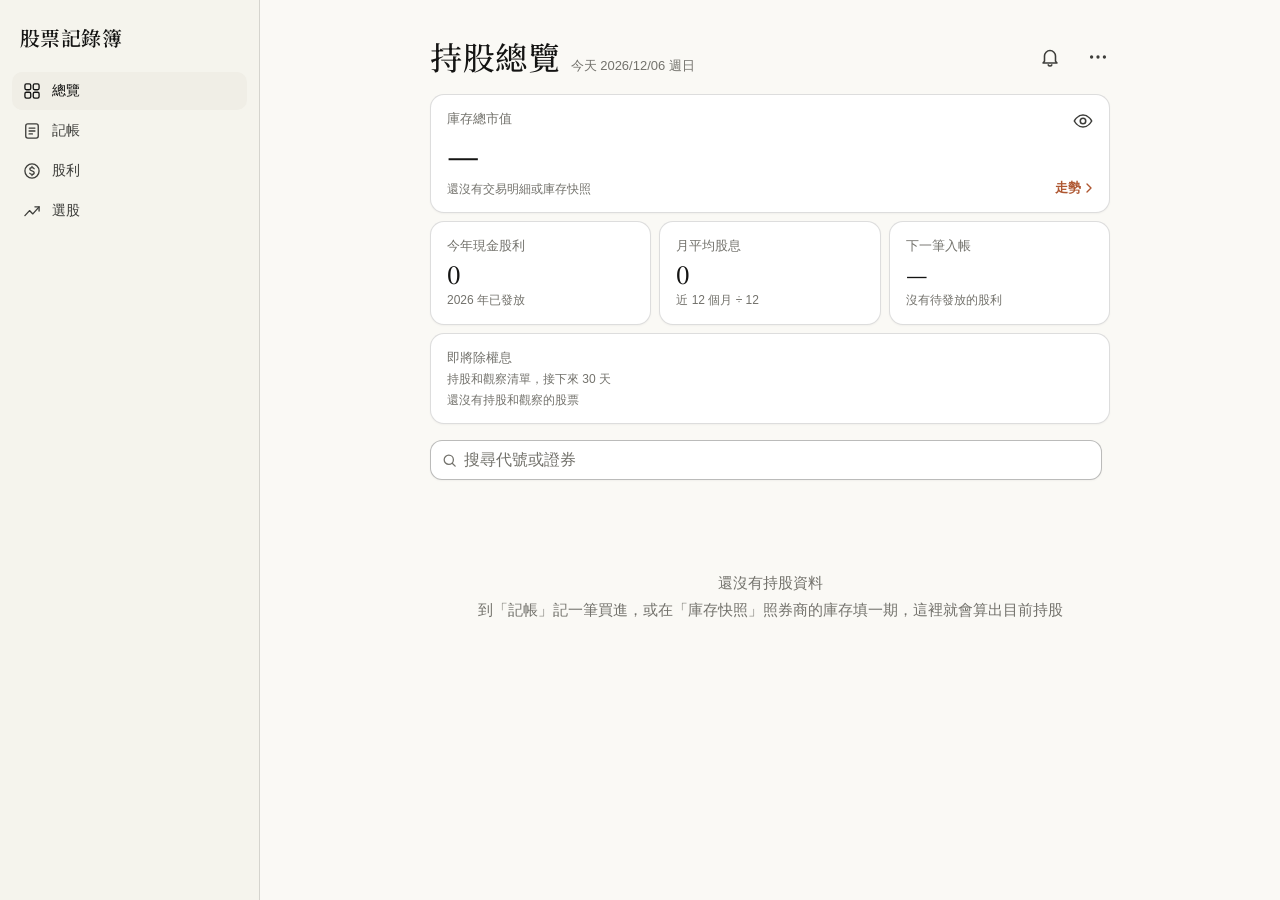
==== index.html @ de6b1757 "「說明」改成小泡泡：點了在那一行下面跳出來，小箭頭指著說明，背景不變暗，點哪裡都會關（點旁邊只是關掉，不會順便點到後面的股票；底下的分頁、上面的子分頁照常切換），往下滑也會關，拿掉置中的小視窗和「知道" ====
<!doctype html>
<html lang="zh-Hant-TW">
<head>
  <meta charset="utf-8">
  <meta name="viewport" content="width=device-width, initial-scale=1, viewport-fit=cover">
  <meta name="theme-color" content="#faf9f5" media="(prefers-color-scheme: light)">
  <meta name="theme-color" content="#262624" media="(prefers-color-scheme: dark)">
  <meta name="apple-mobile-web-app-capable" content="yes">
  <meta name="mobile-web-app-capable" content="yes">
  <meta name="apple-mobile-web-app-title" content="記錄簿">
  <!-- 加到主畫面時的名稱與圖示 -->
  <link rel="manifest" href="manifest.json?v=2026.10.17.1">
  <link rel="icon" type="image/png" href="icons/book-192.png">
  <link rel="apple-touch-icon" href="icons/book-180.png">
  <title>股票記錄簿</title>
  <!-- 標題用的襯線字（思源宋體）；不擋住畫面載入，連不到網路時改用系統字型 -->
  <link rel="preconnect" href="https://fonts.googleapis.com">
  <link rel="preconnect" href="https://fonts.gstatic.com" crossorigin>
  <link rel="stylesheet" href="https://fonts.googleapis.com/css2?family=Noto+Serif+TC:wght@500;600&display=swap" media="print" onload="this.media='all'">
  <link rel="stylesheet" href="css/style.css?v=2026.10.17.1">
</head>
<body>
  <div class="app">
    <header class="appbar">
      <div class="appbar-title">
        <h1 id="page-title">交易明細</h1>
        <!-- 標題後面的小字（持股總覽：今天的日期）；放不下時換到下一行 -->
        <span id="page-sub" class="page-sub" hidden></span>
      </div>
      <div class="appbar-actions">
        <!-- 新增：總覽以外的頁面都有；寫出會新增什麼（新增交易、新增快照、新增除權息、新增觀察） -->
        <button id="btn-add" class="add-btn" type="button" aria-label="新增記錄">
          <svg viewBox="0 0 24 24" aria-hidden="true"><path d="M12 5v14M5 12h14"/></svg>
          <span>新增<span class="add-what">記錄</span></span>
        </button>
        <!-- 訊息匣：需要注意的事收在這裡（見 inbox.js），有未讀時顯示數字 -->
        <button id="btn-inbox" class="icon-btn inbox-btn" type="button" aria-label="訊息">
          <svg class="line" viewBox="0 0 24 24" aria-hidden="true"><path d="M6 16.5V11a6 6 0 0 1 12 0v5.5l1.6 2H4.4z"/><path d="M10 20.6a2.2 2.2 0 0 0 4 0"/></svg>
          <span id="inbox-count" class="count-badge" hidden></span>
        </button>
        <button id="btn-menu" class="icon-btn" type="button" aria-label="設定：家庭成員、雲端同步、資料備份">
          <svg viewBox="0 0 24 24" aria-hidden="true"><circle cx="5" cy="12" r="1.8"/><circle cx="12" cy="12" r="1.8"/><circle cx="19" cy="12" r="1.8"/></svg>
        </button>
      </div>
    </header>
    <!-- 上方切換：底部一格裡有好幾頁時（記帳、股利、選股），在標題下面左右切換（見 app.js 的 GROUPS） -->
    <div id="subtabs" class="subtabs" role="tablist" hidden></div>
    <!-- 只勾了某幾位成員時的提示（見 app.js）；點一下打開設定的家庭成員改勾選 -->
    <button id="scope-bar" class="scope-bar" type="button" hidden>
      <span class="scope-label">只顯示</span><span class="scope-names"></span><span class="scope-go" aria-hidden="true">›</span>
    </button>
    <div id="banner" class="banner" hidden></div>
    <!-- 同步提示：有資料還沒同步、太久沒同步、沒有網路、同步失敗時才出現（其他提醒在訊息匣） -->
    <div id="sync-bar" class="sync-bar" role="status" hidden>
      <span class="sync-text"></span>
      <button type="button" class="sync-btn"></button>
    </div>
    <main id="panels"></main>
  </div>

  <nav class="tabbar">
    <div class="side-brand">股票記錄簿</div>
    <div class="tabbar-inner" role="tablist">
      <button type="button" role="tab" data-tab="overview">
        <svg viewBox="0 0 24 24" aria-hidden="true"><rect x="3.5" y="3.5" width="7" height="7" rx="1.8"/><rect x="13.5" y="3.5" width="7" height="7" rx="1.8"/><rect x="3.5" y="13.5" width="7" height="7" rx="1.8"/><rect x="13.5" y="13.5" width="7" height="7" rx="1.8"/></svg>
        <span>總覽</span>
      </button>
      <!-- 記帳：交易明細、庫存快照 -->
      <button type="button" role="tab" data-tab="book">
        <svg viewBox="0 0 24 24" aria-hidden="true"><rect x="4.5" y="3.5" width="15" height="17" rx="2.5"/><path d="M8.5 8.5h7M8.5 12h7M8.5 15.5h4"/></svg>
        <span>記帳</span>
      </button>
      <!-- 股利：股利（以前的累積現金股利）、除權息、現金單 -->
      <button type="button" role="tab" data-tab="income">
        <svg viewBox="0 0 24 24" aria-hidden="true"><circle cx="12" cy="12" r="8.5"/><path d="M14.6 9.3c-.5-.8-1.4-1.3-2.6-1.3-1.5 0-2.6.8-2.6 1.9 0 2.6 5.2 1.4 5.2 4.1 0 1.1-1.1 2-2.6 2-1.2 0-2.2-.5-2.7-1.3M12 6.5V8M12 16v1.5"/></svg>
        <span>股利</span>
      </button>
      <!-- 選股（以前叫行情）：K 線、KD、ETF 持有、殖利率、EPS、★ 星星（持有、觀察、全市場、成分股，見 market.js） -->
      <button type="button" role="tab" data-tab="market">
        <svg viewBox="0 0 24 24" aria-hidden="true"><path d="M3.5 17.5 9 11.5l4 4 7.5-8.5"/><path d="M15.5 7h5v5"/></svg>
        <span>選股</span>
      </button>
    </div>
  </nav>

  <!-- 新增／編輯表單 -->
  <dialog id="form-sheet" class="sheet">
    <div class="sheet-head">
      <button type="button" class="text-btn" data-act="close">取消</button>
      <h2 class="sheet-title"></h2>
      <button type="button" class="text-btn strong" data-act="save">儲存</button>
    </div>
    <div class="sheet-body">
      <p class="sheet-status" hidden></p>
      <div class="fields"></div>
      <button type="button" class="wide-btn danger" data-act="delete" hidden>刪除這筆</button>
    </div>
  </dialog>

  <!-- 家庭成員與資料備份 -->
  <dialog id="menu-sheet" class="sheet">
    <div class="sheet-head">
      <span></span>
      <h2 class="sheet-title">設定</h2>
      <button type="button" class="text-btn" data-act="close">關閉</button>
    </div>
    <div class="sheet-body">
      <!-- 隱藏金額（見 privacy.js）；總覽「庫存總市值」右上角的眼睛也是同一個開關 -->
      <label class="switch-row">
        <span class="switch-text"><b>隱藏金額</b><small>只顯示除權息日、每股股利這些公開資訊，自己的金額、股數都變成 ***</small></span>
        <input id="hide-amounts" type="checkbox" role="switch">
      </label>
      <!-- 詳細卡片（見 table.js 的 Cards）：清單用表格還是卡片，全部頁面一起換 -->
      <label class="switch-row">
        <span class="switch-text"><b>詳細卡片</b><small>清單改成一筆一張卡片，每一筆的資料都寫出來；關掉是精簡的表格，一個畫面放得下比較多筆</small></span>
        <input id="show-cards" type="checkbox" role="switch">
      </label>

      <!-- 家庭成員：勾選要顯示哪些人（見 app.js），和隱藏金額一樣是「畫面要顯示什麼」，放在前面 -->
      <h3 id="members-head" class="section-head">家庭成員</h3>
      <ul id="member-list" class="member-list"></ul>
      <button id="btn-add-member" type="button" class="wide-btn">新增成員</button>
      <p class="note muted">交易明細和庫存快照分開記在每位成員名下；除權息和觀察清單全家共用一份，股利依各人持股計算。名字最多 5 個字。</p>

      <!-- KD 標記（見 kd.js）：選股的 KD 頁，K 值低於下限綠色、高於上限紅色；KD 頁「說明」泡泡裡的「調整」打開這一段 -->
      <h3 id="kd-head" class="section-head">KD 標記</h3>
      <ul class="member-list kd-marks">
        <li>
          <label class="member-info" for="kd-low"><b>K 值低於這個數字</b><small>綠色，標「低檔」</small></label>
          <select id="kd-low"></select>
        </li>
        <li>
          <label class="member-info" for="kd-high"><b>K 值高於這個數字</b><small>紅色，標「高檔」</small></label>
          <select id="kd-high"></select>
        </li>
      </ul>
      <p class="note muted">選股「KD」頁用的，D 值也照同樣的數字上色。只記在這台裝置。</p>

      <!-- 星星條件（見 stars.js）：打勾的條件達標就給一顆 ★；★ 星星頁「說明」泡泡裡的「調整」打開這一段 -->
      <h3 id="stars-head" class="section-head">星星條件</h3>
      <ul class="member-list stars-set">
        <li>
          <label class="member-pick"><input type="checkbox" data-star="yield">
            <span class="member-info"><b>殖利率至少</b><small>殖利率頁</small></span></label>
          <select id="star-yield" aria-label="殖利率至少幾 %"></select>
        </li>
        <li>
          <label class="member-pick"><input type="checkbox" data-star="trend">
            <span class="member-info"><b>暴力年化是紅色</b><small>最近一次配得比近一年平均多</small></span></label>
        </li>
        <li>
          <label class="member-pick"><input type="checkbox" data-star="kdLow">
            <span class="member-info"><b>K 值低於下限（低檔）</b><small>下限在上面的「KD 標記」選</small></span></label>
        </li>
        <li>
          <label class="member-pick"><input type="checkbox" data-star="golden">
            <span class="member-info"><b>今天黃金交叉</b><small>K 由下往上穿過 D；右邊選算哪個位置的</small></span></label>
          <select id="star-cross" aria-label="黃金交叉算哪個位置的"></select>
        </li>
        <li>
          <label class="member-pick"><input type="checkbox" data-star="eps">
            <span class="member-info"><b>EPS 超前進度</b><small>達成率超過進度，今年賺得比去年快；右邊選要超前多少</small></span></label>
          <select id="star-eps" aria-label="EPS 達成率要超前進度多少"></select>
        </li>
      </ul>
      <p class="note muted">打勾的條件達標，數字旁邊就標 ★；選股的「★ 星星」把每一檔的星星加起來，由多排到少。只記在這台裝置。</p>

      <h3 class="section-head">Google 雲端硬碟</h3>
      <div id="cloud"></div>

      <h3 class="section-head">資料備份</h3>
      <dl id="stats" class="stats"></dl>
      <p id="last-export" class="muted"></p>
      <button id="btn-export" type="button" class="wide-btn primary">匯出 data.json</button>
      <button id="btn-import" type="button" class="wide-btn">匯入 data.json</button>
      <p class="note muted">備份檔包含全家的資料；匯入會以檔案內容取代目前所有資料。</p>
      <input id="file-import" type="file" accept=".json,application/json" hidden>

      <a class="wide-btn" href="help.html">使用說明</a>
      <p class="note muted"><a class="link-btn" href="privacy.html">隱私權政策</a></p>

      <!-- 每次更新網站時改這裡，用來確認手機上開的是不是新版
           css、js 網址後面的 ?v= 也要一起改成同一個版本號，瀏覽器才會重新下載（tests/version.test.mjs 會檢查） -->
      <p class="note muted">版本 2026.10.17.1</p>
    </div>
  </dialog>

  <!-- 一檔股票的詳細資料（見 detail.js）：選股的卡片點了打開 -->
  <dialog id="stock-sheet" class="sheet">
    <div class="sheet-head">
      <span></span>
      <h2 class="sheet-title"></h2>
      <button type="button" class="text-btn" data-act="close">關閉</button>
    </div>
    <div class="sheet-body"></div>
  </dialog>

  <!-- K 線大圖、月線扣抵（見 kline.js）：選股的 K 線頁、詳細頁的 K 線點了打開 -->
  <dialog id="kline-sheet" class="sheet">
    <div class="sheet-head">
      <span></span>
      <h2 class="sheet-title"></h2>
      <button type="button" class="text-btn" data-act="close">關閉</button>
    </div>
    <div class="sheet-body"></div>
  </dialog>

  <!-- 帳戶走勢（見 trend.js）：總覽的庫存總市值卡片點了打開 -->
  <dialog id="trend-sheet" class="sheet">
    <div class="sheet-head">
      <span></span>
      <h2 class="sheet-title">帳戶走勢</h2>
      <button type="button" class="text-btn" data-act="close">關閉</button>
    </div>
    <div class="sheet-body"></div>
  </dialog>

  <!-- 訊息匣 -->
  <dialog id="inbox-sheet" class="sheet inbox">
    <div class="sheet-head">
      <button id="inbox-clear" type="button" class="text-btn">清除已讀</button>
      <h2 class="sheet-title">訊息</h2>
      <button type="button" class="text-btn" data-act="close">關閉</button>
    </div>
    <div class="sheet-body">
      <ul id="inbox-list" class="inbox-list"></ul>
      <div id="inbox-empty" class="inbox-empty" hidden>
        <svg viewBox="0 0 24 24" aria-hidden="true"><path d="M6 16.5V11a6 6 0 0 1 12 0v5.5l1.6 2H4.4z"/><path d="M10 20.6a2.2 2.2 0 0 0 4 0"/></svg>
        <p>沒有訊息</p>
      </div>
    </div>
  </dialog>

  <div id="toast" role="status" aria-live="polite"></div>

  <script src="js/util.js?v=2026.10.17.1"></script>
  <script src="js/privacy.js?v=2026.10.17.1"></script>
  <script src="js/stocklist.js?v=2026.10.17.1"></script>
  <script src="js/stocksearch.js?v=2026.10.17.1"></script>
  <script src="js/announced.js?v=2026.10.17.1"></script>
  <script src="js/market.js?v=2026.10.17.1"></script>
  <script src="js/candles.js?v=2026.10.17.1"></script>
  <script src="js/etf.js?v=2026.10.17.1"></script>
  <script src="js/schema.js?v=2026.10.17.1"></script>
  <script src="js/storage.js?v=2026.10.17.1"></script>
  <script src="js/holdings.js?v=2026.10.17.1"></script>
  <script src="js/history.js?v=2026.10.17.1"></script>
  <script src="js/trend.js?v=2026.10.17.1"></script>
  <script src="js/views.js?v=2026.10.17.1"></script>
  <script src="js/stats.js?v=2026.10.17.1"></script>
  <script src="js/table.js?v=2026.10.17.1"></script>
  <script src="js/list.js?v=2026.10.17.1"></script>
  <script src="js/overview.js?v=2026.10.17.1"></script>
  <script src="js/cash.js?v=2026.10.17.1"></script>
  <script src="js/yield.js?v=2026.10.17.1"></script>
  <script src="js/kd.js?v=2026.10.17.1"></script>
  <script src="js/ma.js?v=2026.10.17.1"></script>
  <script src="js/kline.js?v=2026.10.17.1"></script>
  <script src="js/eps.js?v=2026.10.17.1"></script>
  <script src="js/stars.js?v=2026.10.17.1"></script>
  <script src="js/upcoming.js?v=2026.10.17.1"></script>
  <script src="js/form.js?v=2026.10.17.1"></script>
  <script src="js/detail.js?v=2026.10.17.1"></script>
  <script src="js/config.js?v=2026.10.17.1"></script>
  <script src="js/google.js?v=2026.10.17.1"></script>
  <script src="js/sheet.js?v=2026.10.17.1"></script>
  <script src="js/sync.js?v=2026.10.17.1"></script>
  <script src="js/inbox.js?v=2026.10.17.1"></script>
  <script src="js/app.js?v=2026.10.17.1"></script>
  <!-- Google 登入元件（連結 Google 帳號時才用到，不擋住畫面載入） -->
  <script src="https://accounts.google.com/gsi/client" async></script>
</body>
</html>
---- css/style.css ----
/* 以手機為主的版面；電腦上是置中的窄欄，寬螢幕改成左側欄
   配色：暖象牙白底、陶土橘點綴、髮絲細框、襯線標題 */
:root {
  --bg: #faf9f5;
  --sidebar: #f5f4ed;
  --surface: #ffffff;
  --text: #141413;
  --text-2: #3d3d3a;
  --muted: #73726c;
  --border: rgba(31, 30, 29, .15);
  --border-strong: rgba(31, 30, 29, .3);
  --accent: #c96442;
  --accent-text: #ae5630;
  --accent-strong: #b5583a; /* 橘底白字的按鈕，比 --accent 深一點讓文字夠清楚 */
  --accent-soft: #f4e7df;
  --accent-ring: rgba(201, 100, 66, .2);
  --chip-bg: #f0eee6;
  --hover: rgba(31, 30, 29, .05);
  --buy: #b4372b;
  --buy-bg: #f7e3df;
  --sell: #4a6b2a;
  --sell-bg: #e6ecdb;
  --danger: #b53333;
  --invalid-bg: #f8e5e3;
  --flash: #f3e3c7;
  --star: #c48a12; /* 星星（見 stars.js） */
  --trend-value: #c96442; /* 帳戶走勢的市值線（見 trend.js） */
  --ma-line: #2a78d6; /* K 線圖的月線（見 ma.js）：藍色，和紅綠的 K 棒分得開 */
  --ma5-line: #c08414; /* 5 日線：黃色，和月線、K 棒都分得開 */
  /* 統計長條：已入帳、待入帳（淡一階，對白底還有 2:1 的對比） */
  --bar: #c96442;
  --bar-pend: #df9c83;
  --shadow: 0 1px 2px rgba(20, 20, 19, .04);
  --shadow-lg: 0 4px 20px rgba(20, 20, 19, .07);
  --icon-search: url("data:image/svg+xml,%3Csvg xmlns='http://www.w3.org/2000/svg' viewBox='0 0 24 24' fill='none' stroke='%2373726c' stroke-width='1.8' stroke-linecap='round'%3E%3Ccircle cx='11' cy='11' r='6.5'/%3E%3Cpath d='m20 20-4.2-4.2'/%3E%3C/svg%3E");
  --icon-chevron: url("data:image/svg+xml,%3Csvg xmlns='http://www.w3.org/2000/svg' viewBox='0 0 24 24' fill='none' stroke='%2373726c' stroke-width='1.8' stroke-linecap='round' stroke-linejoin='round'%3E%3Cpath d='m7 10 5 5 5-5'/%3E%3C/svg%3E");
  --serif: ui-serif, "Noto Serif TC", "Songti TC", Georgia, serif;
  --tabbar-h: 60px;
  --max-w: 640px;
  --side-w: 0px;
  color-scheme: light;
}

@media (prefers-color-scheme: dark) {
  :root {
    --bg: #262624;
    --sidebar: #1f1e1d;
    --surface: #30302e;
    --text: #faf9f5;
    --text-2: #c2c0b6;
    --muted: #9c9a92;
    --border: rgba(222, 220, 209, .14);
    --border-strong: rgba(222, 220, 209, .28);
    --accent: #d97757;
    --accent-text: #e3896a;
    --accent-soft: #4b3a32;
    --accent-ring: rgba(217, 119, 87, .3);
    --chip-bg: #3b3a37;
    --hover: rgba(250, 249, 245, .06);
    --buy: #f0806f;
    --buy-bg: #452824;
    --sell: #a3c27f;
    --sell-bg: #2c3622;
    --danger: #e26d62;
    --invalid-bg: #432624;
    --flash: #4d3d27;
    --star: #e8b54a;
    --trend-value: #d4714f;
    --ma-line: #3987e5;
    --ma5-line: #e0ac45;
    --bar: #d97757;
    --bar-pend: #8f5a47;
    --shadow: 0 1px 2px rgba(0, 0, 0, .2);
    --shadow-lg: 0 4px 20px rgba(0, 0, 0, .28);
    --icon-search: url("data:image/svg+xml,%3Csvg xmlns='http://www.w3.org/2000/svg' viewBox='0 0 24 24' fill='none' stroke='%239c9a92' stroke-width='1.8' stroke-linecap='round'%3E%3Ccircle cx='11' cy='11' r='6.5'/%3E%3Cpath d='m20 20-4.2-4.2'/%3E%3C/svg%3E");
    --icon-chevron: url("data:image/svg+xml,%3Csvg xmlns='http://www.w3.org/2000/svg' viewBox='0 0 24 24' fill='none' stroke='%239c9a92' stroke-width='1.8' stroke-linecap='round' stroke-linejoin='round'%3E%3Cpath d='m7 10 5 5 5-5'/%3E%3C/svg%3E");
    color-scheme: dark;
  }
}

* { box-sizing: border-box; -webkit-tap-highlight-color: transparent; }
[hidden] { display: none !important; }

body {
  margin: 0;
  background: var(--bg);
  color: var(--text);
  font: 15px/1.55 -apple-system, BlinkMacSystemFont, "PingFang TC", "Noto Sans TC", "Microsoft JhengHei", sans-serif;
  -webkit-text-size-adjust: 100%;
  -webkit-font-smoothing: antialiased;
  -moz-osx-font-smoothing: grayscale;
}
body:has(dialog[open]) { overflow: hidden; }

.muted { color: var(--muted); }

.app {
  max-width: var(--max-w);
  margin: 0 auto;
  padding: 0 max(16px, env(safe-area-inset-right))
           calc(var(--tabbar-h) + 24px + env(safe-area-inset-bottom))
           max(16px, env(safe-area-inset-left));
}

/* ---------- 頂部 ---------- */
.appbar {
  display: flex;
  align-items: center;
  justify-content: space-between;
  gap: 12px;
  padding: calc(16px + env(safe-area-inset-top)) 0 4px;
}
.appbar h1 {
  min-width: 0;
  margin: 0;
  overflow: hidden;
  white-space: nowrap;
  text-overflow: ellipsis;
  font-family: var(--serif);
  font-size: 28px;
  font-weight: 500;
  letter-spacing: .02em;
}
/* 標題＋後面的小字（例如持股總覽的今天日期）；同一行放不下時小字換到標題下面 */
.appbar-title { display: flex; flex-wrap: wrap; align-items: baseline; column-gap: 10px; min-width: 0; }
.page-sub { font-size: 13px; font-weight: 500; color: var(--muted); white-space: nowrap; }

.appbar-actions { display: flex; flex-shrink: 0; align-items: center; gap: 4px; }

/* 只勾了某幾位成員時，標題下面的提示（見 app.js）：一行寫不下時名字用…收起來 */
.scope-bar {
  display: flex;
  align-items: center;
  gap: 8px;
  width: 100%;
  margin: 10px 0 2px;
  padding: 8px 10px 8px 14px;
  border: 0;
  border-radius: 10px;
  background: var(--accent-soft);
  color: var(--accent-text);
  font: inherit;
  font-size: 14px;
  text-align: left;
  cursor: pointer;
}
.scope-bar[hidden] { display: none; }
.scope-label { flex-shrink: 0; font-size: 13px; }
.scope-names { flex: 1; min-width: 0; overflow: hidden; white-space: nowrap; text-overflow: ellipsis; font-weight: 600; }
.scope-go { flex-shrink: 0; font-size: 20px; line-height: 1; }
.scope-bar:active { opacity: .8; }
.scope-bar:focus-visible { outline: 2px solid var(--accent); outline-offset: 2px; }

.icon-btn {
  display: grid;
  place-items: center;
  width: 44px;
  height: 44px;
  margin-right: -10px;
  border: 0;
  border-radius: 12px;
  background: none;
  color: var(--text-2);
  cursor: pointer;
}
.icon-btn:active { background: var(--chip-bg); }
.icon-btn svg { width: 22px; height: 22px; fill: currentColor; }

.banner {
  margin: 8px 0;
  padding: 10px 12px;
  border-radius: 12px;
  background: var(--invalid-bg);
  color: var(--danger);
  font-size: 14px;
}

/* ---------- 上方切換：底部一格裡有好幾頁時（記帳、股利、選股），在標題下面左右切換 ---------- */
/* 底線樣式：選中的那一頁深色粗字加橘色底線；和頁面裡「明細｜統計」的膠囊切換看得出是不同層 */
.subtabs {
  display: flex;
  gap: 28px;
  overflow-x: auto; /* 很窄的手機放不下時左右滑 */
  scrollbar-width: none;
  margin: 6px 0 0;
  border-bottom: .5px solid var(--border);
}
.subtabs::-webkit-scrollbar { display: none; }
/* 選股有 6 頁：手機上縮小間距，星星才不會被擠到畫面外；再窄的手機就左右滑 */
.subtabs:has(> button:nth-child(6)) { gap: clamp(10px, 3.2vw, 28px); }
.subtabs button {
  position: relative;
  flex-shrink: 0;
  height: 44px;
  padding: 0 2px;
  white-space: nowrap;
  border: 0;
  background: none;
  color: var(--muted);
  font: inherit;
  font-size: 16px;
  font-weight: 500;
  cursor: pointer;
}
.subtabs button[aria-selected="true"] { color: var(--text); font-weight: 600; }
.subtabs button[aria-selected="true"]::after {
  content: "";
  position: absolute;
  left: 0;
  right: 0;
  bottom: -.5px;
  height: 3px;
  border-radius: 3px 3px 0 0;
  background: var(--accent);
}
.subtabs button:focus-visible { outline: 2px solid var(--accent); outline-offset: -2px; border-radius: 6px; }

/* ---------- 篩選列（捲動時固定在上方） ---------- */
.filterbar {
  position: sticky;
  top: 0;
  z-index: 4;
  display: flex;
  align-items: center;
  gap: 8px;
  padding: 12px 0 10px;
  background: var(--bg);
}
.filterbar select,
.filterbar input {
  height: 40px;
  padding: 0 12px;
  font: inherit;
  font-size: 16px; /* 小於 16px 時 iPhone 會自動放大畫面 */
  color: var(--text);
  border: .5px solid var(--border-strong);
  border-radius: 12px;
  box-shadow: var(--shadow);
  -webkit-appearance: none;
  appearance: none;
}
.filterbar select {
  flex: 0 1 auto;
  max-width: 45%;
  padding-right: 28px;
  background: var(--icon-chevron) right 7px center / 16px no-repeat, var(--surface);
  cursor: pointer;
}
.filterbar input {
  flex: 1;
  min-width: 0;
  padding: 0 8px 0 33px;
  background: var(--icon-search) left 10px center / 17px no-repeat, var(--surface);
}
.filterbar input::placeholder { color: var(--muted); }
.filterbar input:focus,
.filterbar select:focus-visible { outline: none; border-color: var(--accent); box-shadow: 0 0 0 3px var(--accent-ring); }
.filterbar .count { flex-shrink: 0; font-size: 13px; color: var(--muted); font-variant-numeric: tabular-nums; }

/* ---------- 卡片列表 ---------- */
.group-head {
  margin: 18px 4px 8px;
  font-size: 13px;
  font-weight: 500;
  color: var(--muted);
}
/* 列表最上面的說明（例如庫存快照頁：這裡的數字不會跟著交易改變） */
.list-intro { margin: 2px 4px 12px; font-size: 12px; line-height: 1.6; color: var(--muted); }
/* 分組標題下方的補充說明（例如庫存快照的核對結果）；lines 每項一行 */
.group-note { margin: -4px 4px 10px; font-size: 12px; line-height: 1.6; color: var(--muted); }
.group-note.warn { color: var(--danger); }
.group-note span { display: block; margin-top: 2px; }
.group-note.warn .group-sum { color: var(--muted); }

.card {
  display: block;
  width: 100%;
  margin: 0 0 8px;
  padding: 14px 16px;
  text-align: left;
  font: inherit;
  color: inherit;
  background: var(--surface);
  border: .5px solid var(--border);
  border-radius: 14px;
  box-shadow: var(--shadow);
  cursor: pointer;
  transition: border-color .15s, box-shadow .15s;
}
.card:active { background: var(--chip-bg); }
.card.flash { animation: flash 2s ease-out; }
@keyframes flash { from { background: var(--flash); } }

/* 卡片頂端：右上角是「標題在上、數字在下」，名稱和數字對齊在同一條基準線（不支援時置中） */
.card-top { display: flex; align-items: center; align-items: last baseline; gap: 10px; }
.card-title { flex: 1; min-width: 0; font-size: 16px; font-weight: 600; line-height: 1.3; overflow-wrap: anywhere; }
.card-code { margin-right: 6px; color: var(--muted); font-weight: 500; font-variant-numeric: tabular-nums; }
.card-primary { flex-shrink: 0; text-align: right; line-height: 1.25; }
.card-primary small { display: block; margin-bottom: 1px; font-size: 11px; color: var(--muted); }
.card-primary b { display: block; font-size: 17px; font-weight: 600; font-variant-numeric: tabular-nums; }

.badge {
  flex-shrink: 0;
  padding: 4px 7px;
  border-radius: 6px;
  font-size: 12px;
  font-weight: 600;
  line-height: 1;
  color: var(--text-2);
  background: var(--chip-bg);
}
.badge.buy { color: var(--buy); background: var(--buy-bg); }
.badge.sell { color: var(--sell); background: var(--sell-bg); }
.badge.member { color: var(--accent-text); background: var(--accent-soft); }
/* 還沒發生（待除權息、還沒入帳）：虛線標籤，金額變淡 */
.badge.pending { padding: 3px 6px; color: var(--muted); background: none; border: 1px dashed var(--border-strong); }
.card.pending .card-primary b { color: var(--muted); }
/* 卡片名稱上面的標籤：自己一行，縮小成和右邊的小字標題一樣高，卡片不會因此變高 */
.card-tags { display: flex; flex-wrap: wrap; gap: 4px; margin-bottom: 3px; }
.card-tags .badge { padding: 2px 6px; font-size: 11px; }
.card-tags .badge.pending { padding: 1px 5px; }

.card-grid {
  display: grid;
  grid-template-columns: repeat(auto-fit, minmax(64px, 1fr));
  gap: 6px 10px;
  margin-top: 12px;
  padding-top: 12px;
  border-top: .5px solid var(--border);
}
.cell { display: block; min-width: 0; }
.cell small { display: block; font-size: 11px; color: var(--muted); }
.cell > span { display: block; font-size: 14px; color: var(--text-2); font-variant-numeric: tabular-nums; overflow-wrap: anywhere; }

.card-note { display: block; margin-top: 10px; font-size: 12px; color: var(--muted); }
.card-note.warn { color: var(--danger); }

/* ---------- 表格列表（schema.table，見 list.js）：一筆一列，欄位名稱只在表頭寫一次 ----------
   每一列用 subgrid 共用同一組欄寬（依最寬的內容），最左邊的證券吃掉剩下的寬度，太長換行 */
.table {
  display: grid;
  grid-template-columns: minmax(0, 1fr) repeat(var(--tn), auto);
  margin-top: 4px;
  background: var(--surface);
  border: .5px solid var(--border);
  border-radius: 14px;
  box-shadow: var(--shadow);
}
.trow {
  grid-column: 1 / -1;
  display: grid;
  grid-template-columns: subgrid;
  align-items: center;
  column-gap: 10px;
  width: 100%;
  padding: 9px 12px;
  text-align: left;
  font: inherit;
  color: inherit;
  background: none;
  border: 0;
  border-top: .5px solid var(--border);
  cursor: pointer;
}
@supports not (grid-template-columns: subgrid) {
  .trow { grid-template-columns: minmax(0, 1fr) repeat(var(--tn), 4.6em); }
}
.trow:last-child { border-radius: 0 0 14px 14px; }
.trow:active { background: var(--chip-bg); }
.trow.static { cursor: default; }
.trow.static:active { background: none; }
.trow.flash { animation: flash 2s ease-out; }
.tcell { min-width: 0; text-align: right; font-size: 14px; line-height: 1.35; font-variant-numeric: tabular-nums; white-space: nowrap; }
.tcell small { display: block; font-size: 14px; color: var(--text-2); }
.tcell small.year { font-size: 12px; color: var(--muted); }
.tcell.strong { font-size: 15px; font-weight: 600; }
/* 紅綠：收入、賺錢、超前、高檔紅；付出、賠錢、落後、低檔綠（KD 的 low、high 見 kd.js） */
.tcell.up, .tcell .up, .tcell .high { color: var(--buy); }
.tcell.down, .tcell .down, .tcell .low { color: var(--sell); }
.tcell.up small, .tcell.down small { color: inherit; }
.trow.pending .tcell.strong { color: var(--muted); }
/* 達標的星星：小小的放在數字正上方靠右，不佔寬度（欄位不會因為有星星變寬、把名稱擠成兩行），也不會貼到隔壁那一欄 */
.tcell { position: relative; }
.tcell .star { position: absolute; top: -9px; right: 0; font-size: 10px; line-height: 1; color: var(--star); }
.tcell .stars-n { font-size: 13px; color: var(--star); }
.tname { text-align: left; white-space: normal; }
.tname b { display: block; font-size: 15px; font-weight: 600; line-height: 1.3; overflow-wrap: anywhere; }
.tname small { margin-top: 1px; font-size: 13px; color: var(--muted); }
.tname .badge { display: inline-block; margin-left: 2px; padding: 1px 5px; font-size: 11px; vertical-align: 1px; }
.trow-note { grid-column: 1 / -1; margin-top: 4px; font-size: 12px; color: var(--danger); white-space: normal; }
/* 表頭：捲動時黏在篩選列下面；欄位名稱上下兩行對應每一列上下兩個值 */
.thead {
  position: sticky;
  top: 62px;
  z-index: 3;
  padding-top: 8px;
  padding-bottom: 8px;
  border-top: 0;
  border-bottom: .5px solid var(--border);
  border-radius: 14px 14px 0 0;
  background: var(--surface);
  cursor: default;
}
.thead + .trow { border-top: 0; }
.thead .tcell { font-size: 12px; line-height: 1.3; color: var(--muted); }
.thead .tname small { margin: 0; font-size: 12px; }
.th { display: flex; align-items: center; justify-content: flex-end; gap: 4px; padding: 0; font: inherit; color: inherit; background: none; border: 0; cursor: pointer; }
.th.tname { justify-content: flex-start; }
span.th { cursor: default; }
.th span { text-align: right; }
.sort-ind { flex-shrink: 0; width: 7px; height: 11px; fill: var(--border-strong); }
.sort-ind .on { fill: var(--accent); }
@media (hover: hover) {
  .trow:not(.thead):not(.static):hover { background: var(--hover); }
  .th:hover { color: var(--text); }
}

/* 殖利率卡片（見 yield.js）：右上角的殖利率大一點；下面的說明一行一句 */
.card-primary b.yield-pct { font-size: 20px; }
.yield-card .card-note + .card-note { margin-top: 3px; }
/* 暴力年化那一格：名稱和數字都用深色字，和旁邊幾格分得出來 */
.yield-card .cell.strong small { color: var(--text-2); }
.yield-card .cell.strong > span { color: var(--text); font-weight: 600; }
/* 最近一次比近一年平均多：紅色，少：綠色（台股的習慣，和總覽的損益一樣） */
.yield-card .cell.strong.up > span { color: var(--buy); }
.yield-card .cell.strong.down > span { color: var(--sell); }

/* 現金單（見 cash.js）：最高能提領是大數字；賺了紅色、賠了綠色（台股的習慣，和總覽的損益一樣） */
.cash-hero { margin-top: 10px; }
.cash-hero small { display: block; font-size: 12px; color: var(--muted); }
.cash-hero b { display: block; font-size: 30px; font-weight: 700; line-height: 1.2; font-variant-numeric: tabular-nums; }
.cash-sub { display: block; margin-top: 2px; font-size: 12px; color: var(--muted); }
.cash-card .cell.gain > span { color: var(--buy); font-weight: 600; }
.cash-card .cell.loss > span { color: var(--sell); font-weight: 600; }
/* 提領試算：10 萬｜20 萬｜自己填，下面是要賣幾股、實拿多少 */
.cash-draw { margin-top: 12px; padding-top: 12px; border-top: .5px solid var(--border); }
.seg.cash-pick { grid-template-columns: repeat(3, 1fr); margin: 0; }
.seg.cash-pick button { height: 34px; font-size: 15px; }
.cash-custom {
  display: block;
  width: 100%;
  height: 40px;
  margin-top: 8px;
  padding: 0 12px;
  font: inherit;
  font-size: 16px; /* 小於 16px 時 iPhone 會自動放大畫面 */
  color: var(--text);
  background: var(--surface);
  border: .5px solid var(--border-strong);
  border-radius: 12px;
  -webkit-appearance: none;
  appearance: none;
}
.cash-custom::placeholder { color: var(--muted); }
.cash-custom:focus { outline: none; border-color: var(--accent); box-shadow: 0 0 0 3px var(--accent-ring); }
.cash-result { margin-top: 10px; }
.cash-line { display: flex; justify-content: space-between; align-items: baseline; gap: 10px; font-size: 15px; }
.cash-line b { font-size: 20px; font-weight: 700; font-variant-numeric: tabular-nums; }
.cash-result small { display: block; margin-top: 3px; font-size: 12px; line-height: 1.5; color: var(--muted); }
.cash-hint { margin: 10px 0 0; font-size: 13px; line-height: 1.6; color: var(--muted); }
/* 最下面一行是手續費的設定，點了打開表單 */
.cash-fee {
  display: flex;
  justify-content: space-between;
  align-items: baseline;
  gap: 10px;
  width: 100%;
  margin-top: 12px;
  padding: 10px 0 0;
  border: 0;
  border-top: .5px solid var(--border);
  background: none;
  font: inherit;
  font-size: 12px;
  color: var(--muted);
  text-align: left;
  cursor: pointer;
}
.cash-edit { flex-shrink: 0; color: var(--accent-text); font-size: 13px; font-weight: 600; }
.cash-start { max-width: 240px; margin: 20px auto 0; }

/* 看股票的頁（見 market.js）：列表最上面的「持有｜觀察｜全市場｜成分股」，四等分 */
.seg.range { grid-template-columns: repeat(4, 1fr); margin: 0 0 12px; }
/* 成分股：選 ETF 的選單，下面一行寫是哪家投信、哪一天公布的；代號後面的權重 */
.etf-bar { margin: -4px 0 12px; }
.etf-pick {
  width: 100%;
  height: 40px;
  padding: 0 34px 0 12px;
  border: 1px solid var(--border-strong);
  border-radius: 10px;
  background: var(--icon-chevron) right 10px center / 18px no-repeat, var(--surface);
  color: var(--text);
  font: inherit;
  font-size: 15px;
  appearance: none;
  cursor: pointer;
}
.etf-pick:focus { outline: none; border-color: var(--accent); box-shadow: 0 0 0 3px var(--accent-ring); }
.etf-src { margin: 6px 4px 0; font-size: 12px; line-height: 1.5; color: var(--muted); }
/* ETF 頁（見 etf.js 的 ETF_PAGE）：哪幾檔 ETF 持有，一個一個小框，太多就換行 */
.etf-by-cell { text-align: left; white-space: normal; }
.etf-by { display: flex; flex-wrap: wrap; gap: 3px; max-width: 132px; }
.etf-by span { padding: 1px 5px; border-radius: 5px; background: var(--chip-bg); font-size: 12px; line-height: 1.5; color: var(--text-2); }
.etf-by-cell small { font-size: 13px; color: var(--muted); }
.etf-w { margin-left: 4px; font-size: 12px; color: var(--muted); font-variant-numeric: tabular-nums; }
.card-tags .etf-w { margin-left: 0; align-self: center; }

/* KD 卡片（見 kd.js）：K 值低於下限綠色、高於上限紅色，D 值那一格一樣；交叉那一格黃金交叉紅、死亡交叉綠 */
.card-primary b.kd-k { font-size: 20px; }
.card-primary b.kd-k.low,
.kd-card .cell.low > span { color: var(--sell); font-weight: 600; }
.card-primary b.kd-k.high,
.kd-card .cell.high > span { color: var(--buy); font-weight: 600; }
.kd-card .cell.strong > span { font-weight: 600; }
.kd-card .cell.strong.up > span { color: var(--buy); }
.kd-card .cell.strong.down > span { color: var(--sell); }
/* 交叉右邊的灰色小字：在低檔、中間還是高檔交叉；和「黃金交叉」同一行，卡片不會變高（太窄時整個換到下一行，不拆開） */
.cell > span > small { display: inline-block; margin-left: 4px; font-weight: 400; white-space: nowrap; }

/* EPS 卡片（見 eps.js）：右上角的達成率，超前紅色、落後綠色；下面一條長條是達成率（超過 100% 畫滿），深色刻度是進度 */
.card-primary b.eps-pct { font-size: 20px; }
.card-primary b.eps-pct.up { color: var(--buy); }
.card-primary b.eps-pct.down { color: var(--sell); }
.eps-bar { position: relative; display: block; height: 8px; margin: 12px 0 2px; border-radius: 4px; background: var(--chip-bg); }
.eps-fill { position: absolute; top: 0; bottom: 0; left: 0; border-radius: 4px; background: var(--muted); }
.eps-bar.up .eps-fill { background: var(--buy); }
.eps-bar.down .eps-fill { background: var(--sell); }
.eps-pace { position: absolute; top: -4px; bottom: -4px; width: 2px; margin-left: -1px; border-radius: 1px; background: var(--text); }
.eps-card .card-note + .card-note { margin-top: 3px; }
/* 詳細頁：達成率那一格用深色粗字，超前紅、落後綠 */
.eps-card .cell.strong > span { color: var(--text); font-weight: 600; }
.eps-card .cell.strong.up > span { color: var(--buy); }
.eps-card .cell.strong.down > span { color: var(--sell); }
/* 詳細頁最下面一排近 5 年的 EPS：固定五格；還不到第 4 季的「到第幾季」寫在數字下面 */
.card-grid.eps-years { grid-template-columns: repeat(5, minmax(0, 1fr)); }
.eps-years .cell > span > small { display: block; margin-left: 0; font-size: 11px; color: var(--muted); white-space: normal; }
/* 近 5 年的 EPS 也是參考資料：和股利預估的歷年表一樣，小一號、灰色（虧損照樣綠色） */
.eps-years .cell > span { font-size: 13px; color: var(--muted); }
.card-grid.eps-years { margin-top: 10px; padding-top: 10px; }

/* 股利預估（見 eps.js）：卡片最下面那一行用深一點的字，和上面 EPS 的說明分得出來 */
.eps-card .card-note.fc { color: var(--text-2); }
/* 詳細頁的股利預估：每一年 EPS、配多少、配息率，一列一年，數字靠右對齊
   這是算法的依據（參考資料），比上面四格的結果小一號、灰色，一眼分得出哪個是答案 */
.fc-years {
  display: grid;
  grid-template-columns: auto 1fr 1fr 1fr;
  gap: 3px 12px;
  margin-top: 12px;
  padding-top: 10px;
  border-top: .5px solid var(--border);
  font-size: 13px;
  color: var(--muted);
  font-variant-numeric: tabular-nums;
}
.fc-years > :nth-child(4n + 2), .fc-years > :nth-child(4n + 3), .fc-years > :nth-child(4n + 4) { text-align: right; }
.fc-years small { font-size: 11px; color: var(--muted); }

/* 星星（見 stars.js）：達標的數字旁邊一顆金色 ★；在小標題裡跟著字走，不換行、不跟著數字變紅綠 */
.star { color: var(--star); font-weight: 600; }
.cell small .star,
.card-primary small .star { color: var(--star); font-weight: 600; }
/* ★ 星星頁：右上角 ★★★☆；暴力年化、K / D 照殖利率頁、KD 頁的紅綠 */
.card-primary b.stars-n { font-size: 18px; letter-spacing: 1px; color: var(--star); }
.card-primary b.stars-n.none { color: var(--muted); }
.stars-card .cell.up > span,
.stars-card .cell.high > span { color: var(--buy); }
.stars-card .cell.down > span,
.stars-card .cell.low > span { color: var(--sell); }
/* 全市場：最下面「再顯示 50 檔」 */
.more-btn { margin-top: 4px; }

/* ---------- 一檔股票的詳細資料（見 detail.js） ---------- */
.detail-top { display: flex; flex-wrap: wrap; align-items: center; gap: 6px 10px; }
.detail-stars { font-size: 22px; letter-spacing: 2px; color: var(--star); }
.detail-stars.none { color: var(--muted); }
.detail-met { flex-basis: 100%; font-size: 13px; color: var(--muted); }
/* 加入觀察清單：星星右邊，靠右（樣式和即將除權息的「記下來」一樣，見下面的 .up-add） */
.detail-add { margin-left: auto; }
/* 上一檔、下一檔：捲下去也一直在最上面（蓋住 sheet-body 上面的留白） */
.kl-nav.detail-nav { position: sticky; top: -18px; z-index: 1; margin: -18px -16px 10px; padding: 6px 16px; background: var(--bg); border-bottom: 1px solid var(--border); }
#stock-sheet .section-head { margin-top: 22px; }
/* 捲到哪一段由 detail.js 自己顧（K 線資料晚到時往下補），不要讓瀏覽器再補一次 */
#stock-sheet .sheet-body { overflow-anchor: none; }
.detail-card { margin: 0; cursor: default; }
.detail-card:active { background: var(--surface); }
.detail-card .card-grid:first-child { margin-top: 0; padding-top: 0; border-top: 0; }
.detail-card .cell.up > span, .card-grid .cell.up > span { color: var(--buy); }
.detail-card .cell.down > span, .card-grid .cell.down > span { color: var(--sell); }
/* 月線扣抵（見 detail.js 的 maHTML）：最上面一行「今天的價格」和輸入框；字 16px，iPhone 點了才不會自動放大 */
.ma-price { display: flex; align-items: center; justify-content: space-between; gap: 10px; font-size: 14px; color: var(--text-2); }
.ma-price input {
  width: 128px;
  height: 40px;
  padding: 0 12px;
  border: 1px solid var(--border-strong);
  border-radius: 10px;
  background: var(--surface);
  color: var(--text);
  font: inherit;
  font-size: 16px;
  font-weight: 600;
  font-variant-numeric: tabular-nums;
  text-align: right;
}
.ma-price input:focus { outline: none; border-color: var(--accent); box-shadow: 0 0 0 3px var(--accent-ring); }
/* 結果和輸入框之間照樣一條分隔線（.detail-card 的第一排本來不畫） */
.ma-card .ma-out > .card-grid:first-child { margin-top: 12px; padding-top: 12px; border-top: .5px solid var(--border); }
.ma-card .cell.strong > span { color: var(--text); font-weight: 600; }
.ma-card .cell.strong.up > span { color: var(--buy); }
.ma-card .cell.strong.down > span { color: var(--sell); }
/* K 線圖（見 ma.js 的 chartHTML）：K 棒收盤比開盤高紅、低綠、一樣灰；月線藍色實線，假設的那一段虛線
   要扣的 6 根後面淺色底、上面寫「扣抵」；最後一根右邊一條點線，右邊是假設的（輸入的價格一個點，價格不變淡淡的點線） */
.kc { margin-top: 12px; padding-top: 10px; border-top: .5px solid var(--border); }
/* 讀數（點哪一根看哪一天）：固定一行高，換日期時圖不會跳 */
.kc-read { display: flex; gap: 0 10px; height: 18px; margin-bottom: 2px; overflow: hidden; white-space: nowrap; font-size: 12px; line-height: 18px; color: var(--muted); font-variant-numeric: tabular-nums; }
.kc-read b { font-weight: 600; color: var(--text); }
.kc-read b.up { color: var(--buy); }
.kc-read b.down { color: var(--sell); }
.kc-read .kc-date { color: var(--text-2); }
.kc-legend { display: flex; flex-wrap: wrap; gap: 2px 12px; font-size: 12px; color: var(--muted); }
.kc-key { display: inline-block; width: 14px; height: 0; margin-right: 4px; vertical-align: 4px; border-top: 2px solid var(--ma-line); }
.kc-key.dash { border-top-style: dashed; }
.kc-plot { position: relative; height: 180px; margin-top: 8px; touch-action: pan-y; cursor: crosshair; outline: none; }
.kc-plot:focus-visible { box-shadow: 0 0 0 2px var(--accent-ring); border-radius: 4px; }
.kc-mark { position: absolute; inset: 0; pointer-events: none; }
.kc-cross { position: absolute; top: 0; bottom: 0; width: 1px; margin-left: -.5px; background: var(--border-strong); }
.kc-mdot { position: absolute; width: 8px; height: 8px; margin: -4px 0 0 -4px; border-radius: 50%; background: var(--ma-line); box-shadow: 0 0 0 2px var(--surface); }
.kc-plot svg { position: absolute; inset: 0; width: 100%; height: 100%; overflow: visible; }
.kc-grid { stroke: var(--border); stroke-width: 1; }
.kc-band { fill: var(--chip-bg); }
.kc-now { stroke: var(--border-strong); stroke-width: 1; stroke-dasharray: 2 3; }
.kc-wick { stroke-width: 1; }
.kc-wick.up { stroke: var(--buy); }
.kc-wick.down { stroke: var(--sell); }
.kc-wick.flat { stroke: var(--muted); }
.kc-body.up { fill: var(--buy); }
.kc-body.down { fill: var(--sell); }
.kc-body.flat { fill: var(--muted); }
.kc-ma { fill: none; stroke: var(--ma-line); stroke-width: 2; stroke-linejoin: round; stroke-linecap: round; }
.kc-ma.dash { stroke-dasharray: 5 4; stroke-linecap: butt; }
.kc-ma.m5 { stroke: var(--ma5-line); stroke-width: 1.5; }
.kc-key.m5 { border-top-color: var(--ma5-line); }
.kc-level { stroke: var(--muted); stroke-width: 1; stroke-dasharray: 2 3; }
.kc-dot { position: absolute; width: 8px; height: 8px; margin: -4px 0 0 -4px; border-radius: 50%; background: var(--text); box-shadow: 0 0 0 2px var(--surface); pointer-events: none; }
/* 格線的數字：K 棒會畫到左邊，數字墊一層底色才看得清楚 */
.kc-tick { position: absolute; left: 0; transform: translateY(-100%); margin-top: -1px; padding: 0 3px 0 0; border-radius: 3px; background: var(--surface); font-size: 11px; line-height: 1.2; color: var(--muted); pointer-events: none; }
.kc-band-label { position: absolute; top: 2px; font-size: 11px; color: var(--muted); text-align: center; pointer-events: none; }
.kc-axis { position: relative; height: 16px; margin-top: 4px; font-size: 11px; color: var(--muted); }
.kc-axis span { position: absolute; transform: translateX(-50%); white-space: nowrap; }
.kc-axis .first { transform: none; }
.kc-axis .last { right: 0; transform: none; }
/* 之後 4 天的扣抵值：固定四格，和近 5 年的 EPS 一樣小一號 */
.card-grid.ma-next { grid-template-columns: repeat(4, minmax(0, 1fr)); margin-top: 10px; padding-top: 10px; }
.ma-next .cell > span { font-size: 13px; }
/* K 線（見 kline.js）：選股 K 線頁每一列的小圖（K 棒、月線，沒有格線），卡片和詳細頁的小圖寬一點 */
.kl-cell { text-align: left; }
.kc-mini { display: block; overflow: visible; }
.kc-mini .kc-ma { stroke-width: 1.5; }
.kl-cell .kc-mini { width: 84px; height: 40px; }
.kl-mini { display: block; margin-top: 10px; }
.kl-mini .kc-mini { width: 100%; height: 56px; }
.card-primary b.kl-dir { font-size: 18px; }
.card-primary b.kl-dir.up { color: var(--buy); }
.card-primary b.kl-dir.down { color: var(--sell); }
/* 詳細頁的 K 線：整張可以點，打開大圖；最下面一行月線往哪裡彎、扣低幾天，右邊「大圖 ›」 */
.detail-card.kl-entry { cursor: pointer; }
.detail-card.kl-entry:active { background: var(--chip-bg); }
.kl-entry .kl-mini { margin-top: 0; }
.kl-line { display: flex; flex-wrap: wrap; align-items: baseline; gap: 2px 12px; margin-top: 8px; font-size: 13px; color: var(--text-2); }
.kl-line b { font-weight: 600; }
.kl-line b.up { color: var(--buy); }
.kl-line b.down { color: var(--sell); }
.kl-go { margin-left: auto; color: var(--accent-text); }
/* 大圖（#kline-sheet）：上一檔、下一檔；圖比詳細頁的高 */
.kl-nav { display: flex; align-items: center; justify-content: space-between; margin: -6px 0 10px; font-size: 13px; color: var(--muted); font-variant-numeric: tabular-nums; }
.kl-nav .text-btn:disabled { opacity: .35; }
/* K 線大圖最下面的「詳細資料 ›」 */
.kl-detail { margin-top: 16px; }
#kline-sheet .kc-plot { height: 240px; }
#kline-sheet .ma-card { margin-bottom: 16px; }
/* 配息紀錄：一次一行的表（除權息日｜發放｜現金｜配股｜合計），金額靠右對齊、上下對齊好比較；合計用粗體 */
.ev-table { width: 100%; border-collapse: collapse; font-size: 14px; font-variant-numeric: tabular-nums; }
.ev-table th { padding: 0 0 8px; font-size: 11px; font-weight: 400; color: var(--muted); text-align: left; }
.ev-table td { padding: 9px 0; border-top: .5px solid var(--border); color: var(--text-2); vertical-align: baseline; }
.ev-table th + th, .ev-table td + td { padding-left: 10px; }
.ev-table .num { text-align: right; }
.ev-table .total { font-weight: 600; color: var(--text); }
.ev-table .ev-pay { font-size: 13px; color: var(--muted); }
.ev-table small { display: block; font-size: 11px; font-weight: 400; color: var(--muted); }

/* 推算頁面上方的合計：大號襯線數字 */
.summary {
  margin: 8px 0 4px;
  padding: 16px 18px;
  border: .5px solid var(--border);
  border-radius: 16px;
  background: var(--surface);
  box-shadow: var(--shadow);
}
.summary small { display: block; font-size: 13px; color: var(--muted); }
.summary small::before {
  content: "";
  display: inline-block;
  width: 7px;
  height: 7px;
  margin: 0 7px 2px 0;
  border-radius: 50%;
  background: var(--accent);
  vertical-align: middle;
}
.summary b {
  display: block;
  margin-top: 2px;
  font-family: var(--serif);
  font-size: 32px;
  font-weight: 500;
  line-height: 1.25;
  font-variant-numeric: lining-nums tabular-nums;
}
/* 已入帳 / 待入帳：兩個數字一樣大，待入帳用灰色（跟待入帳的卡片一致） */
.summary-sep { font-weight: 400; color: var(--muted); }
.summary-pend { color: var(--muted); }
.summary-pending { display: block; margin-top: 4px; font-size: 12px; color: var(--muted); }
.summary-note { display: block; margin-top: 4px; font-size: 12px; color: var(--danger); }

.empty { padding: 64px 16px; text-align: center; color: var(--muted); line-height: 1.8; }

/* ---------- 明細｜統計切換與統計圖（累積現金股利，見 stats.js） ---------- */
/* 切換：左右各一半，選中的那一邊是白底 */
.seg {
  display: grid;
  grid-template-columns: 1fr 1fr;
  gap: 2px;
  margin: 10px 0 4px;
  padding: 3px;
  border-radius: 12px;
  background: var(--chip-bg);
}
.seg button {
  height: 38px;
  border: 0;
  border-radius: 9px;
  background: none;
  color: var(--text-2);
  font: inherit;
  font-size: 15px;
  font-weight: 500;
  cursor: pointer;
}
.seg button[aria-pressed="true"] {
  background: var(--surface);
  color: var(--text);
  font-weight: 600;
  box-shadow: 0 1px 3px rgba(20, 20, 19, .1), 0 0 0 .5px var(--border);
}

.stats-sec {
  margin: 8px 0;
  padding: 14px 16px 10px;
  border: .5px solid var(--border);
  border-radius: 14px;
  background: var(--surface);
  box-shadow: var(--shadow);
}
.stats-head {
  display: flex;
  flex-wrap: wrap;
  align-items: center;
  justify-content: space-between;
  gap: 4px 12px;
  margin: 0 0 6px;
  font-size: 15px;
  font-weight: 600;
}
.stats-note { margin: -4px 0 6px; font-size: 13px; color: var(--muted); }
/* 圖例：色塊在前、文字用一般的灰字 */
.legend { display: flex; align-items: center; gap: 5px; font-size: 12px; font-weight: 400; color: var(--muted); }
.legend i { width: 10px; height: 10px; border-radius: 3px; }
.legend i + i { margin-left: 8px; }
.legend .done { background: var(--bar); }
.legend .pend { background: var(--bar-pend); }

/* 每一行都可以點（月份：改看那個月；排行：展開每一次配息），點的範圍比長條大；左右多出來的空間讓點下去的底色不會貼著字 */
.stats-rows { margin: 0 -8px; }
.bar-row,
.rank-row {
  width: 100%;
  border: 0;
  border-radius: 8px;
  background: none;
  color: inherit;
  font: inherit;
  text-align: left;
}
button.bar-row, .rank-row { cursor: pointer; }
button.bar-row:active, .rank-row:active { background: var(--chip-bg); }

/* 每月：月份｜長條｜金額，金額靠右對齊 */
.bar-row {
  display: grid;
  grid-template-columns: 2.6em 1fr minmax(4.6em, auto);
  align-items: center;
  gap: 10px;
  min-height: 32px;
  padding: 2px 8px;
}
.bar-row.on { background: var(--accent-soft); }
.bar-label { font-size: 13px; color: var(--muted); text-align: right; white-space: nowrap; font-variant-numeric: tabular-nums; }
.bar-value { font-size: 14px; text-align: right; white-space: nowrap; font-variant-numeric: tabular-nums; }
.bar-row.empty .bar-value { color: var(--muted); }
/* 長條從左邊長出來、右端圓角；已入帳和待入帳之間留 2px 空隙 */
.bar-track { display: flex; min-width: 0; }
.bar { display: flex; flex: none; gap: 2px; min-width: 3px; height: 14px; border-radius: 0 4px 4px 0; overflow: hidden; }
.bar span { flex-basis: 0; min-width: 1px; }
.bar .done { background: var(--bar); }
.bar .pend { background: var(--bar-pend); }

/* 排行：名次、名稱、佔比一行，下面是長條和金額 */
.rank-row { display: block; padding: 9px 8px; border-radius: 0; }
.rank-row + .rank-row { border-top: .5px solid var(--border); }
.rank-top { display: flex; align-items: baseline; gap: 8px; }
.rank-no { flex: none; width: 1.5em; font-size: 13px; color: var(--muted); text-align: right; font-variant-numeric: tabular-nums; }
.rank-name { flex: 1; min-width: 0; font-size: 15px; font-weight: 600; overflow-wrap: anywhere; }
.rank-name small { margin-left: 6px; font-size: 12px; font-weight: 400; color: var(--muted); }
.rank-pct { flex: none; font-size: 15px; font-weight: 600; font-variant-numeric: tabular-nums; }
/* 右上角的「⌄」：點開後轉成朝上；下面幾行右邊空出同樣的寬度（20px），金額才會和佔比對齊 */
.rank-chev {
  flex: none;
  align-self: center;
  width: 16px;
  height: 16px;
  margin-left: -4px;
  fill: none;
  stroke: var(--muted);
  stroke-width: 2;
  stroke-linecap: round;
  stroke-linejoin: round;
  transition: transform .15s;
}
.rank-row[aria-expanded="true"] .rank-chev { transform: rotate(180deg); }
.rank-bar {
  display: grid;
  grid-template-columns: 1fr minmax(4.6em, auto);
  align-items: center;
  gap: 10px;
  margin: 6px 20px 0 calc(1.5em + 8px);
}
.rank-bar .bar { height: 10px; }
.rank-note { display: block; margin: 4px 20px 0 calc(1.5em + 8px); font-size: 12px; color: var(--muted); }
/* 點開的那一檔：每一次配息一行（日期｜狀態標籤｜金額），還沒入帳的金額變淡 */
.rank-items { display: block; margin: 8px 20px 0 calc(1.5em + 8px); padding-top: 4px; border-top: .5px solid var(--border); }
.rank-item { display: grid; grid-template-columns: auto 1fr auto; align-items: center; gap: 10px; min-height: 30px; font-size: 13px; }
.ri-date { color: var(--text-2); font-variant-numeric: tabular-nums; }
.ri-amount { font-size: 14px; text-align: right; font-variant-numeric: tabular-nums; }
.rank-item.pending .ri-amount { color: var(--muted); }
.rank-item .badge { display: inline-block; }

@media (hover: hover) {
  .seg button[aria-pressed="false"]:hover { color: var(--text); }
  .subtabs button[aria-selected="false"]:hover { color: var(--text); }
  button.bar-row:not(.on):hover, .rank-row:hover { background: var(--hover); }
}

/* ---------- 持股總覽：KPI 卡片（庫存總市值佔滿一列當主角，其餘兩兩並排） ---------- */
.kpis {
  display: grid;
  grid-template-columns: 1fr 1fr;
  gap: 8px;
  margin: 8px 0 4px;
}
.kpi {
  display: block;
  min-width: 0;
  padding: 14px 16px;
  text-align: left;
  font: inherit;
  color: inherit;
  background: var(--surface);
  border: .5px solid var(--border);
  border-radius: 14px;
  box-shadow: var(--shadow);
}
.kpi.wide { grid-column: 1 / -1; }
.kpi small { display: block; font-size: 13px; color: var(--muted); }
.kpi b {
  display: block;
  margin-top: 2px;
  font-family: var(--serif);
  font-size: 24px;
  font-weight: 500;
  line-height: 1.3;
  font-variant-numeric: lining-nums;
  white-space: nowrap; /* 數字不拆成兩行，放不下時縮小字（見 overview.js 的 fitNumbers） */
}
.kpi.hero b { font-size: 36px; }
/* 庫存總市值下面一排三格：損益試算、報酬率、總付出成本 */
.kpi-row {
  display: grid;
  grid-template-columns: repeat(3, minmax(0, 1fr));
  gap: 8px;
  margin: 12px 0 10px;
  padding-top: 12px;
  border-top: .5px solid var(--border);
}
.kpi-cell { display: block; min-width: 0; }
.kpi-cell small { font-size: 12px; }
.kpi.hero .kpi-cell b { font-size: 17px; }
/* 損益：賺錢紅色、賠錢綠色（台股的習慣） */
.kpi .gain { color: var(--buy); }
.kpi .loss { color: var(--sell); }
/* 隱藏金額的眼睛：庫存總市值卡片右上角（見 overview.js、privacy.js） */
.kpi.hero { position: relative; }
.eye-btn {
  position: absolute;
  top: 4px;
  right: 4px;
  display: grid;
  place-items: center;
  width: 44px;
  height: 44px;
  border: 0;
  border-radius: 12px;
  background: none;
  color: var(--text-2);
  cursor: pointer;
}
.eye-btn:active { background: var(--chip-bg); }
.eye-btn svg { width: 22px; height: 22px; fill: none; stroke: currentColor; stroke-width: 1.7; stroke-linecap: round; stroke-linejoin: round; }
.kpi-sub { display: block; margin-top: 2px; font-size: 12px; color: var(--muted); }
.kpi-sub.warn { color: var(--danger); }
.kpi-note { grid-column: 1 / -1; margin: 0 4px; font-size: 12px; color: var(--danger); }
/* 即將除權息（見 upcoming.js）：每一筆兩行，左邊日期和股票、右邊每股股利和約佔現價幾 % */
.up-list { margin: 8px 0 6px; padding: 0; list-style: none; }
.up-row {
  display: grid;
  grid-template-columns: minmax(0, 1fr) auto;
  column-gap: 10px;
  padding: 8px 0;
  border-top: .5px solid var(--border);
  font-variant-numeric: tabular-nums;
}
.up-date { font-size: 14px; font-weight: 600; }
.up-cash { font-size: 14px; font-weight: 600; text-align: right; }
.up-name { min-width: 0; font-size: 13px; color: var(--text-2); overflow-wrap: anywhere; }
.up-name .badge { display: inline-block; margin-left: 4px; padding: 2px 6px; font-size: 11px; vertical-align: 1px; }
.up-pct { font-size: 13px; color: var(--muted); text-align: right; }
/* 展開／收起：收起時只列最近的一筆 */
.up-more {
  display: flex;
  align-items: center;
  justify-content: center;
  gap: 2px;
  width: 100%;
  height: 40px;
  margin-top: 6px;
  border: 0;
  border-top: .5px solid var(--border);
  background: none;
  color: var(--accent-text);
  font: inherit;
  font-size: 14px;
  font-weight: 600;
  cursor: pointer;
}
.up-more svg { width: 18px; height: 18px; fill: none; stroke: currentColor; stroke-width: 2; stroke-linecap: round; stroke-linejoin: round; transition: transform .15s; }
.up-more[aria-expanded="true"] svg { transform: rotate(180deg); }
.up-more:focus-visible { outline: 2px solid var(--accent); outline-offset: -2px; border-radius: 8px; }

/* 帳戶走勢（見 trend.js）：庫存總市值卡片點了從底部彈出折線圖；卡片右下角的「走勢 ›」讓人看得出來可以點 */
.kpi.hero { cursor: pointer; }
.kpi.hero .kpi-sub { padding-right: 60px; }
.trend-hint {
  position: absolute;
  right: 4px;
  bottom: 4px;
  display: flex;
  align-items: center;
  height: 40px;
  padding: 0 8px 0 12px;
  border: 0;
  border-radius: 12px;
  background: none;
  color: var(--accent-text);
  font: inherit;
  font-size: 13px;
  font-weight: 600;
  cursor: pointer;
}
.trend-hint svg { width: 16px; height: 16px; fill: none; stroke: currentColor; stroke-width: 2; stroke-linecap: round; stroke-linejoin: round; }
.trend-hint:active { background: var(--chip-bg); }
.trend-hint:focus-visible { outline: 2px solid var(--accent); outline-offset: -2px; }
.trend-who { margin: 0 0 6px; font-size: 12px; color: var(--muted); }
.trend-note { margin: 8px 0; font-size: 13px; color: var(--muted); }
.trend-more { display: block; margin: 4px 0 8px; font-size: 13px; }
/* 讀數：日期，下面市值、付出成本、損益 */
/*   固定三行（日期｜市值、付出成本｜損益），手指移動時高度不變，圖才不會跳 */
.trend-read { display: flex; flex-wrap: wrap; gap: 2px 12px; font-size: 13px; color: var(--muted); }
.trend-date, .trend-item.pl { flex-basis: 100%; }
.trend-date { color: var(--text-2); }
.trend-item { white-space: nowrap; }
.trend-item strong { font-weight: 600; color: var(--text); font-variant-numeric: tabular-nums; }
.trend-item strong.up { color: var(--buy); }
.trend-item strong.down { color: var(--sell); }
/* 圖：線的粗細固定 2px（不跟著框縮放）；手指左右移動換日期，上下照常捲動 */
.trend-plot { position: relative; height: 200px; margin: 12px 0 0; touch-action: pan-y; cursor: crosshair; outline: none; }
.trend-plot:focus-visible { box-shadow: 0 0 0 2px var(--accent-ring); border-radius: 4px; }
.trend-plot svg { position: absolute; inset: 0; width: 100%; height: 100%; overflow: visible; }
.trend-grid { stroke: var(--border); stroke-width: 1; }
.trend-line { fill: none; stroke: var(--trend-value); stroke-width: 2; stroke-linecap: round; stroke-linejoin: round; }
.trend-line.gap { stroke-dasharray: 4 5; stroke-linecap: butt; } /* 中間隔很久沒記的那一段 */
.trend-live { display: inline-block; margin-left: 6px; padding: 0 6px; border: 1px dashed var(--border-strong); border-radius: 6px; font-size: 11px; line-height: 16px; color: var(--muted); }
.trend-tick { position: absolute; left: 0; transform: translateY(-100%); padding-bottom: 1px; font-size: 11px; line-height: 1.2; color: var(--muted); pointer-events: none; }
.trend-mark { position: absolute; inset: 0; pointer-events: none; }
.trend-cross { position: absolute; top: 0; bottom: 0; width: 1px; margin-left: -.5px; background: var(--border-strong); }
.trend-dot { position: absolute; width: 8px; height: 8px; margin: -4px 0 0 -4px; border-radius: 50%; background: var(--trend-value); box-shadow: 0 0 0 2px var(--surface); }
/* 每一筆的小點（紀錄不多時，見 trend.js）：比目前那一天的點小一號 */
.trend-pt { position: absolute; width: 6px; height: 6px; margin: -3px 0 0 -3px; border-radius: 50%; background: var(--trend-value); box-shadow: 0 0 0 2px var(--surface); pointer-events: none; }
/* 日期：寫在點的正下方，頭尾靠邊 */
.trend-axis { position: relative; height: 16px; margin: 4px 0 8px; font-size: 11px; line-height: 16px; color: var(--muted); }
.trend-axis span { position: absolute; top: 0; transform: translateX(-50%); white-space: nowrap; }
.trend-axis span.first { transform: none; }
.trend-axis span.last { transform: translateX(-100%); }

/* 總覽卡片最下面的「看全部」：切到股利 → 除權息 */
.up-all { display: block; margin: 8px 0 2px; font-size: 13px; }

/* 詳細版：股利 → 除權息頁最上面的「即將除權息」（見 upcoming.js 的 pageHTML），一張白底的框，分本週、下週、之後 */
.up-panel {
  margin: 0 0 16px;
  padding: 14px 16px 10px;
  background: var(--surface);
  border: .5px solid var(--border);
  border-radius: 14px;
  box-shadow: var(--shadow);
}
.up-panel-head { display: flex; flex-wrap: wrap; align-items: baseline; justify-content: space-between; gap: 2px 8px; }
.up-panel-head b { font-size: 15px; font-weight: 600; }
.up-panel-head small { font-size: 12px; color: var(--muted); }
.up-group { margin: 14px 0 0; font-size: 12px; font-weight: 600; color: var(--accent-text); }
.up-panel .up-list { margin: 4px 0 0; }
/* 每一筆三行：日期｜每股股利、股票｜約幾 %、發放日和預估領多少｜記下來 */
.up-item { row-gap: 3px; padding: 10px 0; }
.up-meta { grid-column: 1; font-size: 12px; color: var(--muted); }
/* 放不下時整段換行（「發放 10/30」「2,000 股，預估領 11,600 元」），不會把「元」拆到下一行 */
.up-meta > span { white-space: nowrap; }
.up-act { grid-column: 2; grid-row: 3; align-self: center; text-align: right; }
.up-stock { padding: 0; border: 0; background: none; font: inherit; color: inherit; text-align: left; cursor: pointer; }
/* 外框的小按鈕：即將除權息的「記下來」、詳細資料的「加入觀察清單」 */
.up-add, .detail-add {
  min-height: 32px;
  padding: 0 12px;
  border: 1px solid var(--accent);
  border-radius: 8px;
  background: none;
  color: var(--accent-text);
  font: inherit;
  font-size: 13px;
  font-weight: 600;
  cursor: pointer;
}
.up-add:active, .detail-add:active { background: var(--accent-soft); }
.up-done { font-size: 12px; color: var(--muted); white-space: nowrap; }
.up-foot { margin: 8px 0 0; font-size: 12px; line-height: 1.6; color: var(--muted); }

/* 不能點的卡片（持股總覽的每檔持股） */
.card.static { cursor: default; }
.card.static:active { background: var(--surface); }

@media (hover: hover) {
  .card.static:hover { border-color: var(--border); box-shadow: var(--shadow); }
}
/* 寬螢幕：主角一列，其餘三格並排；即將除權息內容多，和主角一樣佔滿一列 */
@media (min-width: 960px) {
  .kpis { grid-template-columns: repeat(3, 1fr); }
  .kpi.wide:not(.hero):not(.upcoming) { grid-column: auto; }
}

/* 分頁有 5 個時，手機上「累積現金股利」不要折成兩行 */
.tabbar button span { white-space: nowrap; }

/* ---------- 底部分頁（寬螢幕改成左側欄，見最下方） ---------- */
.tabbar {
  position: fixed;
  left: 0;
  right: 0;
  bottom: 0;
  z-index: 10;
  padding-bottom: env(safe-area-inset-bottom);
  background: var(--bg);
  border-top: .5px solid var(--border);
}
/* 支援的瀏覽器上改成半透明毛玻璃 */
@supports (background: color-mix(in srgb, red 50%, transparent)) and ((backdrop-filter: blur(1px)) or (-webkit-backdrop-filter: blur(1px))) {
  .tabbar {
    background: color-mix(in srgb, var(--bg) 88%, transparent);
    -webkit-backdrop-filter: blur(14px);
    backdrop-filter: blur(14px);
  }
}
.side-brand { display: none; }
.tabbar-inner { display: flex; max-width: var(--max-w); height: var(--tabbar-h); margin: 0 auto; }
.tabbar button {
  flex: 1;
  display: flex;
  flex-direction: column;
  align-items: center;
  justify-content: center;
  gap: 3px;
  border: 0;
  background: none;
  color: var(--muted);
  font: inherit;
  font-size: 11px;
  cursor: pointer;
}
.tabbar button[aria-selected="true"] { color: var(--text); font-weight: 600; }
/* 選中的分頁：圖示後面墊一塊米色圓角底 */
.tabbar svg {
  width: 52px;
  height: 30px;
  padding: 3px 14px;
  border-radius: 10px;
  fill: none;
  stroke: currentColor;
  stroke-width: 1.6;
  stroke-linecap: round;
  stroke-linejoin: round;
  transition: background-color .15s;
}
.tabbar button[aria-selected="true"] svg { background: var(--chip-bg); }

/* 新增按鈕：放在頁面標題右邊，不會蓋住資料；寫出會新增到哪一頁，手機上只顯示「新增」 */
.add-btn {
  display: flex;
  align-items: center;
  gap: 4px;
  height: 36px;
  padding: 0 13px 0 10px;
  border: 0;
  border-radius: 10px;
  background: var(--accent-strong);
  color: #fff;
  font: inherit;
  font-size: 14px;
  font-weight: 600;
  white-space: nowrap;
  cursor: pointer;
}
.add-btn:disabled { display: none; }
.add-btn svg {
  width: 18px;
  height: 18px;
  fill: none;
  stroke: currentColor;
  stroke-width: 2.4;
  stroke-linecap: round;
}
.add-btn:active { opacity: .85; }

/* ---------- 「說明」的小泡泡（見 market.js 的 Note）：在「說明」下面，小箭頭指著它；背景不變暗 ---------- */
.tip {
  position: absolute;
  z-index: 15;
  width: min(320px, calc(100vw - 24px));
  padding: 10px 14px 2px;
  border: .5px solid var(--border);
  border-radius: 12px;
  background: var(--surface);
  color: var(--text-2);
  box-shadow: 0 8px 28px rgba(20, 20, 19, .16);
  animation: tip-in .12s ease-out;
}
.tip[hidden] { display: none; }
.tip::before {
  content: '';
  position: absolute;
  top: -6px;
  left: calc(var(--arrow, 50%) - 6px);
  width: 11px;
  height: 11px;
  border-left: .5px solid var(--border);
  border-top: .5px solid var(--border);
  background: var(--surface);
  transform: rotate(45deg);
}
.tip.above::before { top: auto; bottom: -6px; transform: rotate(225deg); }
@keyframes tip-in { from { opacity: 0; transform: translateY(-4px); } }
.tip.above { animation-name: tip-in-above; }
@keyframes tip-in-above { from { opacity: 0; transform: translateY(4px); } }
.tip p { margin: 0 0 8px; font-size: 13px; line-height: 1.6; }
.tip p.muted { font-size: 12px; color: var(--muted); }
/* 列表上面的一行：資料是哪一天的；右邊「說明」點了打開小泡泡 */
.list-intro.one { display: flex; align-items: baseline; gap: 10px; }
.list-intro.one > span { flex: 1; min-width: 0; }
.intro-more { flex-shrink: 0; padding: 2px 0 2px 8px; border: 0; background: none; color: var(--accent-text); font: inherit; font-size: 12px; font-weight: 600; cursor: pointer; }

/* ---------- 底部彈出的 sheet ---------- */
dialog.sheet {
  width: 100%;
  max-width: var(--max-w);
  max-height: 92vh;
  max-height: 92dvh;
  margin: auto auto 0;
  padding: 0;
  border: .5px solid var(--border);
  border-radius: 20px 20px 0 0;
  background: var(--bg);
  color: var(--text);
  box-shadow: 0 -8px 32px rgba(20, 20, 19, .12);
  flex-direction: column;
  overflow: hidden;
}
dialog.sheet[open] { display: flex; animation: sheet-up .22s ease-out; }
dialog.sheet::backdrop { background: rgba(20, 20, 19, .4); }
@keyframes sheet-up { from { transform: translateY(32px); opacity: .5; } }

@media (min-width: 700px) {
  dialog.sheet { margin: auto; max-height: 85vh; border-radius: 20px; box-shadow: 0 16px 48px rgba(20, 20, 19, .18); }
}

.sheet-head {
  flex-shrink: 0;
  display: grid;
  grid-template-columns: 1fr auto 1fr;
  align-items: center;
  padding: 8px 10px;
  border-bottom: .5px solid var(--border);
}
.sheet-head > :first-child { justify-self: start; }
.sheet-head > :last-child { justify-self: end; }
.sheet-title { margin: 0; font-family: var(--serif); font-size: 18px; font-weight: 600; }

.text-btn {
  min-height: 40px;
  padding: 8px 12px;
  border: 0;
  border-radius: 10px;
  background: none;
  color: var(--text-2);
  font: inherit;
  font-size: 16px;
  cursor: pointer;
}
.text-btn:active { background: var(--chip-bg); }
/* 儲存：深色主要按鈕 */
.text-btn.strong { min-height: 36px; padding: 6px 16px; background: var(--text); color: var(--bg); font-weight: 600; }
.text-btn.strong:active { background: var(--text); opacity: .85; }

/* 高度依內容，超過 sheet 的最大高度時縮小並捲動
   不能寫 flex: 1：iPhone（所有瀏覽器都是 Safari 核心）會把內容區算成 0 高，只剩標題列 */
.sheet-body {
  flex: 1 1 auto;
  min-height: 0;
  overflow-y: auto;
  overscroll-behavior: contain;
  padding: 18px 16px calc(24px + env(safe-area-inset-bottom));
}
/* 觀察清單的表單只有股票一格：留位置給下拉選單（最高 268px），才不會被切掉 */
#form-sheet[data-table="watch"] .sheet-body { min-height: min(440px, 70vh); }
.sheet-status {
  margin: 0 0 16px;
  padding: 10px 12px;
  border-radius: 12px;
  background: var(--sell-bg);
  color: var(--sell);
  font-size: 14px;
}

/* ---------- 表單欄位 ---------- */
.fields { display: grid; grid-template-columns: 1fr 1fr; gap: 16px 12px; }
.field { min-width: 0; }
.field.full { grid-column: 1 / -1; }
.field label { display: block; margin: 0 0 6px 2px; font-size: 13px; font-weight: 500; color: var(--text-2); }
.field input,
.field select {
  display: block;
  width: 100%;
  min-width: 0;
  height: 46px;
  padding: 0 12px;
  font: inherit;
  font-size: 16px;
  color: var(--text);
  background: var(--surface);
  border: .5px solid var(--border-strong);
  border-radius: 12px;
  box-shadow: var(--shadow);
  -webkit-appearance: none;
  appearance: none;
  transition: border-color .15s, box-shadow .15s;
}
.field input::-webkit-date-and-time-value { text-align: left; }
.field select { padding-right: 34px; background: var(--icon-chevron) right 10px center / 18px no-repeat, var(--surface); cursor: pointer; }
.field input:focus,
.field select:focus { outline: none; border-color: var(--accent); box-shadow: 0 0 0 3px var(--accent-ring); }
.field.invalid input,
.field.invalid select { border-color: var(--danger); background-color: var(--invalid-bg); }
.field .hint { margin: 5px 2px 0; font-size: 12px; color: var(--muted); }
/* 依填的內容出現的提醒（例如成交日期已經算在庫存快照裡） */
.field .note { margin: 5px 2px 0; font-size: 12px; line-height: 1.5; color: var(--accent-text); }
.field .note:empty { display: none; }
.err { margin: 4px 2px 0; font-size: 12px; color: var(--danger); }
.err:empty { display: none; }

.chips {
  display: flex;
  gap: 6px;
  margin-top: 8px;
  overflow-x: auto;
  scrollbar-width: none;
}
.chips::-webkit-scrollbar { display: none; }
/* 代號＋證券的快選按鈕：佔滿整列，上面一行小字說明（見 form.js） */
.chips-group { grid-column: 1 / -1; margin-top: -8px; }
.chips-caption { margin: 0 2px; font-size: 12px; color: var(--muted); }
.chips-caption + .chips { margin-top: 6px; }
.chips:empty { display: none; }
.chip {
  flex-shrink: 0;
  padding: 6px 12px;
  border: .5px solid var(--border-strong);
  border-radius: 10px;
  background: var(--surface);
  color: var(--text-2);
  font: inherit;
  font-size: 14px;
  cursor: pointer;
}
.chip.on { border-color: var(--accent); background: var(--accent-soft); color: var(--accent-text); font-weight: 600; }
.chips-split {
  padding: 6px 2px;
  border: 0;
  background: none;
  color: var(--accent-text);
  font: inherit;
  font-size: 14px;
  text-decoration: underline;
  cursor: pointer;
}

/* 股票欄：代號和證券合成一格（見 form.js）；選好之後代號是前面的灰色小字，和列表卡片一樣 */
.stock-box {
  display: flex;
  align-items: center;
  gap: 8px;
  height: 46px;
  padding: 0 4px 0 12px;
  background: var(--surface);
  border: .5px solid var(--border-strong);
  border-radius: 12px;
  box-shadow: var(--shadow);
  transition: border-color .15s, box-shadow .15s;
}
.stock-box:focus-within { border-color: var(--accent); box-shadow: 0 0 0 3px var(--accent-ring); }
.field.invalid .stock-box { border-color: var(--danger); background-color: var(--invalid-bg); }
.field .stock-box input { flex: 1; height: 44px; padding: 0; border: 0; background: none; box-shadow: none; }
.field .stock-box input:focus { box-shadow: none; }
.stock-code { flex: none; color: var(--muted); font-weight: 500; font-variant-numeric: tabular-nums; }
.stock-code:empty { display: none; }
.stock-clear {
  display: none;
  flex: none;
  place-items: center;
  width: 38px;
  height: 38px;
  border: 0;
  border-radius: 10px;
  background: none;
  color: var(--muted);
  cursor: pointer;
}
.stock-clear svg { width: 18px; height: 18px; fill: none; stroke: currentColor; stroke-width: 2; stroke-linecap: round; }
.stock-clear:active { background: var(--chip-bg); }
.stock-field.picked .stock-clear { display: grid; }
/* 公告的除權息（新增除權息時，見 form.js 的 renderAnnounce）：固定一行，左右滑；沒有按鈕時寫一句話 */
.announce .chips { min-height: 34px; align-items: center; }
.announce-empty { font-size: 13px; color: var(--muted); }
/* 股票欄的下拉選單：蓋在下面的欄位上，表單不會跟著變長變短；一列一檔，代號對齊 */
.stock-box { position: relative; }
.stock-box .chips-group {
  position: absolute;
  top: calc(100% + 6px);
  left: -1px;
  right: -1px;
  z-index: 5;
  margin: 0;
  max-height: 268px;
  overflow-y: auto;
  overscroll-behavior: contain;
  background: var(--surface);
  border: .5px solid var(--border-strong);
  border-radius: 12px;
  box-shadow: 0 8px 24px rgba(20, 20, 19, .18);
}
.stock-box .chips-caption { position: sticky; top: 0; z-index: 1; margin: 0; padding: 9px 12px 7px; background: var(--surface); }
.stock-box .chips-caption + .chips { margin-top: 0; }
.stock-box .chips { display: block; margin: 0; overflow: visible; }
.stock-box .chip {
  display: flex;
  align-items: baseline;
  gap: 10px;
  width: 100%;
  padding: 11px 12px;
  border: 0;
  border-top: .5px solid var(--border);
  border-radius: 0;
  background: none;
  color: var(--text);
  font-size: 16px;
  text-align: left;
}
.stock-box .chip:active { background: var(--chip-bg); }
.stock-box .chip.on { background: var(--accent-soft); color: var(--accent-text); }
.opt-code { flex: none; min-width: 4.4em; color: var(--muted); font-variant-numeric: tabular-nums; }
.stock-box .chip.on .opt-code { color: inherit; }
.stock-box .chips-split { display: block; width: 100%; padding: 11px 12px; border-top: .5px solid var(--border); text-align: left; }

/* 交易別：買進｜賣出 左右切換，和其他欄位一樣高；選了買進紅色、賣出綠色（和列表上的標籤、股票軟體一樣） */
.seg.toggle { height: 46px; margin: 0; }
.seg.toggle button { height: 40px; font-size: 16px; }
.seg.toggle button.buy[aria-pressed="true"] { background: var(--buy); color: var(--surface); font-weight: 600; }
.seg.toggle button.sell[aria-pressed="true"] { background: var(--sell); color: var(--surface); font-weight: 600; }
.seg.toggle button:focus-visible { outline: 2px solid var(--accent); outline-offset: -2px; }
.field.invalid .seg.toggle { background: var(--invalid-bg); box-shadow: inset 0 0 0 1px var(--danger); }

.wide-btn {
  display: block;
  width: 100%;
  height: 48px;
  margin-top: 12px;
  border: .5px solid var(--border-strong);
  border-radius: 12px;
  background: var(--surface);
  color: var(--text);
  font: inherit;
  font-size: 16px;
  font-weight: 500;
  box-shadow: var(--shadow);
  cursor: pointer;
}
.wide-btn:active { opacity: .8; }
.wide-btn.primary { border-color: transparent; background: var(--text); color: var(--bg); font-weight: 600; }
.wide-btn.danger { margin-top: 28px; border-color: transparent; background: var(--invalid-bg); color: var(--danger); box-shadow: none; }

/* ---------- 家庭成員與資料備份 ---------- */
.section-head { margin: 28px 2px 10px; font-size: 13px; font-weight: 600; color: var(--muted); }
.section-head:first-child { margin-top: 0; }
/* 設定選單的開關（隱藏金額） */
.switch-row {
  display: flex;
  align-items: center;
  gap: 12px;
  padding: 12px 14px 12px 16px;
  border: .5px solid var(--border);
  border-radius: 14px;
  background: var(--surface);
  box-shadow: var(--shadow);
  cursor: pointer;
}
.switch-text { flex: 1; min-width: 0; }
.switch-text b { display: block; font-weight: 600; }
.switch-text small { display: block; margin-top: 2px; font-size: 12px; color: var(--muted); }
.switch-row input {
  -webkit-appearance: none;
  appearance: none;
  flex: none;
  position: relative;
  width: 51px;
  height: 31px;
  margin: 0;
  border-radius: 16px;
  background: var(--border-strong);
  cursor: pointer;
  transition: background .2s;
}
.switch-row input::before {
  content: '';
  position: absolute;
  top: 2px;
  left: 2px;
  width: 27px;
  height: 27px;
  border-radius: 50%;
  background: #fff;
  box-shadow: 0 1px 3px rgba(0, 0, 0, .25);
  transition: transform .2s;
}
.switch-row input:checked { background: var(--accent); }
.switch-row input:checked::before { transform: translateX(20px); }
.switch-row input:focus-visible { outline: none; box-shadow: 0 0 0 3px var(--accent-ring); }
.member-list {
  margin: 0;
  padding: 0;
  list-style: none;
  border: .5px solid var(--border);
  border-radius: 14px;
  background: var(--surface);
  box-shadow: var(--shadow);
}
.member-list li { display: flex; align-items: center; gap: 2px; padding: 8px 6px 8px 16px; }
.member-list li + li { border-top: .5px solid var(--border); }
/* 勾選要顯示的成員：點名字也能勾（見 app.js） */
.member-pick { display: flex; flex: 1; align-items: center; gap: 12px; min-width: 0; min-height: 36px; }
.member-pick:has(input) { cursor: pointer; }
.member-pick input { flex: none; width: 20px; height: 20px; margin: 0; accent-color: var(--accent); }
.member-info { flex: 1; min-width: 0; }
.member-info b { display: block; font-weight: 600; overflow-wrap: anywhere; }
.member-info small { display: block; font-size: 12px; color: var(--muted); }
.text-btn.danger { color: var(--danger); }

/* 設定的 KD 標記、星星條件（見 app.js）：右邊選數字 */
.kd-marks li,
.stars-set li { gap: 12px; padding: 8px 10px 8px 16px; }
.stars-set select:disabled { opacity: .45; cursor: default; }
.stars-set .member-pick { flex: 1; }
.kd-marks select,
.stars-set select {
  flex: none;
  height: 38px;
  padding: 0 30px 0 12px;
  font: inherit;
  font-size: 16px; /* 小於 16px 時 iPhone 會自動放大畫面 */
  color: var(--text);
  border: .5px solid var(--border-strong);
  border-radius: 10px;
  background: var(--icon-chevron) right 7px center / 16px no-repeat, var(--surface);
  -webkit-appearance: none;
  appearance: none;
  cursor: pointer;
}
.kd-marks select:focus-visible,
.stars-set select:focus-visible { outline: none; border-color: var(--accent); box-shadow: 0 0 0 3px var(--accent-ring); }

/* 新增觀察的表單下面：目前的觀察清單（見 form.js 的 renderManage） */
.manage { margin-top: 28px; }

.stats { display: grid; grid-template-columns: repeat(3, 1fr); gap: 8px; margin: 0 0 12px; }
.stats div { padding: 12px 6px; border: .5px solid var(--border); border-radius: 12px; background: var(--surface); text-align: center; }
.stats dt { font-size: 12px; color: var(--muted); }
.stats dd { margin: 0; font-family: var(--serif); font-size: 24px; font-weight: 500; font-variant-numeric: lining-nums tabular-nums; }
.note { margin: 10px 0 0; font-size: 13px; }

/* ---------- 同步提示列 ---------- */
.sync-bar {
  display: flex;
  align-items: center;
  gap: 10px;
  margin: 8px 0;
  padding: 8px 8px 8px 14px;
  border: .5px solid var(--border-strong);
  border-radius: 12px;
  background: var(--accent-soft);
  color: var(--text-2);
  font-size: 14px;
}
.sync-text { flex: 1; min-width: 0; }
.sync-btn {
  flex-shrink: 0;
  min-height: 34px;
  padding: 4px 14px;
  border: 0;
  border-radius: 9px;
  background: var(--accent-strong);
  color: #fff;
  font: inherit;
  font-size: 15px;
  font-weight: 600;
  cursor: pointer;
}
.sync-btn:active { opacity: .85; }

/* ---------- Google 雲端硬碟 ---------- */
.cloud-intro { margin-top: 0; }
.cloud-info b { font-weight: 500; overflow-wrap: anywhere; }
.cloud-info b.warn, .warn-text { color: var(--danger); }
a.wide-btn { display: flex; align-items: center; justify-content: center; text-decoration: none; }
.wide-btn:disabled { opacity: .55; cursor: default; }
.link-btn { padding: 0; border: 0; background: none; color: var(--accent-text); font: inherit; text-decoration: underline; cursor: pointer; }
.cloud-logout { display: block; margin: 12px auto 0; }
.cloud-logout:disabled { opacity: .55; cursor: default; }
.cloud-logout-note { margin-top: 4px; text-align: center; }

/* ---------- 訊息匣 ---------- */
.inbox-btn { position: relative; margin-right: 0; }
.icon-btn svg.line { fill: none; stroke: currentColor; stroke-width: 1.7; stroke-linecap: round; stroke-linejoin: round; }
.count-badge {
  position: absolute;
  top: 3px;
  right: 1px;
  min-width: 18px;
  height: 18px;
  padding: 0 5px;
  border-radius: 9px;
  background: var(--danger);
  color: #fff;
  font-size: 11px;
  font-weight: 700;
  line-height: 18px;
  text-align: center;
  pointer-events: none;
}
.inbox-list {
  margin: 0;
  padding: 0;
  list-style: none;
  border: .5px solid var(--border);
  border-radius: 14px;
  background: var(--surface);
  box-shadow: var(--shadow);
  overflow: hidden;
}
.inbox-list:empty { display: none; }
.inbox-list li + li { border-top: .5px solid var(--border); }
.msg {
  position: relative;
  display: block;
  width: 100%;
  padding: 12px 36px 12px 28px;
  border: 0;
  background: none;
  color: var(--text);
  font: inherit;
  text-align: left;
}
button.msg { cursor: pointer; }
button.msg:active { background: var(--hover); }
.msg.unread::before {
  content: '';
  position: absolute;
  left: 11px;
  top: 19px;
  width: 8px;
  height: 8px;
  border-radius: 50%;
  background: var(--danger);
}
.msg-head { display: flex; align-items: baseline; justify-content: space-between; gap: 10px; }
.msg-head b { font-weight: 600; }
.msg-head time { flex-shrink: 0; font-size: 12px; color: var(--muted); }
.msg-body { display: block; margin-top: 2px; font-size: 14px; color: var(--text-2); white-space: pre-line; overflow-wrap: anywhere; }
.msg-tag { display: inline-block; margin-top: 6px; padding: 0 8px; border-radius: 6px; background: var(--chip-bg); color: var(--muted); font-size: 12px; }
.msg.resolved b, .msg.resolved .msg-body { color: var(--muted); }
.msg-go { position: absolute; right: 14px; top: 50%; transform: translateY(-50%); font-size: 22px; color: var(--muted); }
/* 訊息自己的按鈕（改成公告的｜保留我的）、勾選清單（還沒記的除權息），見 inbox.js */
.msg-actions { display: flex; flex-wrap: wrap; gap: 8px; margin-top: 10px; }
.msg-btn {
  min-height: 38px;
  padding: 0 14px;
  border: .5px solid var(--border-strong);
  border-radius: 10px;
  background: var(--surface);
  color: var(--text);
  font: inherit;
  font-size: 15px;
  cursor: pointer;
}
.msg-btn.primary { border-color: transparent; background: var(--text); color: var(--bg); font-weight: 600; }
.msg-btn:active { opacity: .8; }
.msg-list { display: block; margin-top: 8px; border: .5px solid var(--border); border-radius: 12px; background: var(--surface); }
.msg-check { display: flex; align-items: flex-start; gap: 10px; padding: 10px 12px; cursor: pointer; }
.msg-check + .msg-check { border-top: .5px solid var(--border); }
.msg-check input { flex: none; width: 20px; height: 20px; margin: 1px 0 0; accent-color: var(--accent); }
.msg-check b { display: block; font-weight: 600; }
.msg-check small { display: block; margin-top: 1px; font-size: 13px; color: var(--text-2); }
.inbox-empty { padding: 56px 0 40px; text-align: center; color: var(--muted); }
.inbox-empty svg { width: 64px; height: 64px; fill: none; stroke: currentColor; stroke-width: 1.2; stroke-linecap: round; stroke-linejoin: round; opacity: .45; }
.inbox-empty p { margin: 12px 0 0; }
/* 寬螢幕：像下拉選單一樣出現在鈴鐺下方（位置由 inbox.js 依鈴鐺算出） */
@media (min-width: 700px) {
  dialog.sheet.inbox { margin-left: auto; margin-bottom: auto; width: 420px; max-height: min(75vh, 680px); }
  dialog.sheet.inbox::backdrop { background: transparent; }
}

/* ---------- 提示訊息 ---------- */
#toast {
  position: fixed;
  left: 50%;
  bottom: calc(var(--tabbar-h) + 16px + env(safe-area-inset-bottom));
  z-index: 20;
  max-width: calc(100% - 32px);
  padding: 10px 16px;
  border-radius: 12px;
  background: var(--text);
  color: var(--bg);
  font-size: 14px;
  box-shadow: 0 8px 24px rgba(20, 20, 19, .18);
  opacity: 0;
  pointer-events: none;
  transform: translate(-50%, 12px);
  transition: opacity .2s, transform .2s;
}
dialog #toast { bottom: calc(24px + env(safe-area-inset-bottom)); }
#toast.show { opacity: 1; transform: translate(-50%, 0); }
#toast.error { background: var(--danger); color: #fff; }

/* ---------- 滑鼠移過去的回饋（只在電腦上） ---------- */
@media (hover: hover) {
  .card:hover { border-color: var(--border-strong); box-shadow: var(--shadow-lg); }
  .icon-btn:hover,
  .text-btn:not(.strong):hover,
  .chip:not(.on):hover { background: var(--chip-bg); }
  .text-btn.strong:hover,
  .wide-btn.primary:hover { opacity: .88; }
  .wide-btn:not(.primary):not(.danger):hover { background: var(--chip-bg); }
  .add-btn:hover { filter: brightness(1.08); }
}

/* ---------- 寬螢幕：左側欄 ---------- */
@media (min-width: 960px) {
  :root { --side-w: 260px; }
  body { padding-left: var(--side-w); }
  .app { max-width: 760px; padding: 0 40px 64px; }
  .appbar { padding-top: 32px; }
  .appbar h1 { font-size: 32px; }

  .tabbar {
    top: 0;
    right: auto;
    width: var(--side-w);
    padding: 0 12px;
    background: var(--sidebar);
    -webkit-backdrop-filter: none;
    backdrop-filter: none;
    border-top: 0;
    border-right: .5px solid var(--border);
  }
  .side-brand {
    display: block;
    height: 68px;
    padding: 22px 8px 0;
    font-family: var(--serif);
    font-size: 20px;
    font-weight: 600;
    letter-spacing: .02em;
  }
  .tabbar-inner { flex-direction: column; gap: 2px; height: auto; max-width: none; margin: 4px 0 0; }
  .tabbar button {
    flex: none;
    flex-direction: row;
    justify-content: flex-start;
    gap: 10px;
    height: 38px;
    padding: 0 10px;
    border-radius: 10px;
    font-size: 14px;
    color: var(--text-2);
  }
  .tabbar svg { width: 20px; height: 20px; padding: 0; border-radius: 0; }
  .tabbar button[aria-selected="true"] { background: var(--chip-bg); color: var(--text); font-weight: 500; }
  .tabbar button[aria-selected="true"] svg { background: none; }

  #toast { left: calc(50% + var(--side-w) / 2); bottom: 32px; }
  dialog #toast { left: 50%; }
}
@media (min-width: 960px) and (hover: hover) {
  .tabbar button:not([aria-selected="true"]):hover { background: var(--hover); }
}
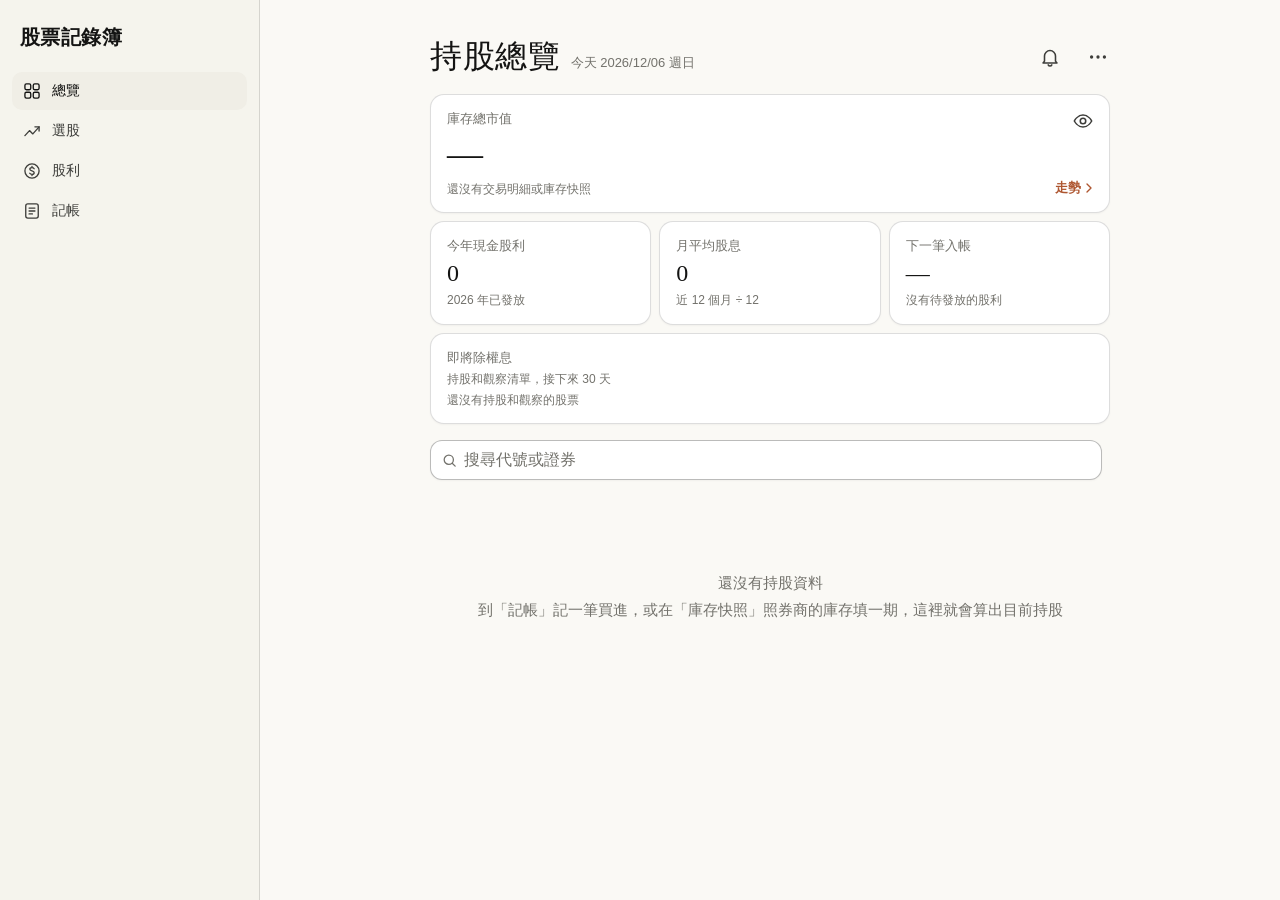
==== commit ca9be466: "更新網站" ====
--- a/index.html
+++ b/index.html
@@ -2,6 +2,8 @@
 <html lang="zh-Hant-TW">
 <head>
   <meta charset="utf-8">
+  <!-- 安全規則：只執行這個網站自己的程式和 Google 登入元件，資料只送到 Google 的試算表、雲端硬碟（萬一資料裡被塞了程式碼也不會執行） -->
+  <meta http-equiv="Content-Security-Policy" content="default-src 'self'; script-src 'self' https://accounts.google.com/gsi/client; connect-src 'self' https://sheets.googleapis.com https://www.googleapis.com https://oauth2.googleapis.com https://accounts.google.com/gsi/; frame-src https://accounts.google.com/gsi/; style-src 'self' 'unsafe-inline' https://fonts.googleapis.com https://accounts.google.com/gsi/style; font-src https://fonts.gstatic.com; img-src 'self' data:; object-src 'none'; base-uri 'none'; form-action 'none'">
   <meta name="viewport" content="width=device-width, initial-scale=1, viewport-fit=cover">
   <meta name="theme-color" content="#faf9f5" media="(prefers-color-scheme: light)">
   <meta name="theme-color" content="#262624" media="(prefers-color-scheme: dark)">
@@ -9,15 +11,15 @@
   <meta name="mobile-web-app-capable" content="yes">
   <meta name="apple-mobile-web-app-title" content="記錄簿">
   <!-- 加到主畫面時的名稱與圖示 -->
-  <link rel="manifest" href="manifest.json?v=2026.10.17.1">
+  <link rel="manifest" href="manifest.json?v=2026.10.30.1">
   <link rel="icon" type="image/png" href="icons/book-192.png">
   <link rel="apple-touch-icon" href="icons/book-180.png">
   <title>股票記錄簿</title>
-  <!-- 標題用的襯線字（思源宋體）；不擋住畫面載入，連不到網路時改用系統字型 -->
+  <!-- 標題用的襯線字（思源宋體）；不擋住畫面載入（載入好了 app.js 才套用），連不到網路時改用系統字型 -->
   <link rel="preconnect" href="https://fonts.googleapis.com">
   <link rel="preconnect" href="https://fonts.gstatic.com" crossorigin>
-  <link rel="stylesheet" href="https://fonts.googleapis.com/css2?family=Noto+Serif+TC:wght@500;600&display=swap" media="print" onload="this.media='all'">
-  <link rel="stylesheet" href="css/style.css?v=2026.10.17.1">
+  <link rel="stylesheet" href="https://fonts.googleapis.com/css2?family=Noto+Serif+TC:wght@500;600&display=swap" media="print">
+  <link rel="stylesheet" href="css/style.css?v=2026.10.30.1">
 </head>
 <body>
   <div class="app">
@@ -65,20 +67,20 @@
         <svg viewBox="0 0 24 24" aria-hidden="true"><rect x="3.5" y="3.5" width="7" height="7" rx="1.8"/><rect x="13.5" y="3.5" width="7" height="7" rx="1.8"/><rect x="3.5" y="13.5" width="7" height="7" rx="1.8"/><rect x="13.5" y="13.5" width="7" height="7" rx="1.8"/></svg>
         <span>總覽</span>
       </button>
-      <!-- 記帳：交易明細、庫存快照 -->
-      <button type="button" role="tab" data-tab="book">
-        <svg viewBox="0 0 24 24" aria-hidden="true"><rect x="4.5" y="3.5" width="15" height="17" rx="2.5"/><path d="M8.5 8.5h7M8.5 12h7M8.5 15.5h4"/></svg>
-        <span>記帳</span>
-      </button>
-      <!-- 股利：股利（以前的累積現金股利）、除權息、現金單 -->
-      <button type="button" role="tab" data-tab="income">
-        <svg viewBox="0 0 24 24" aria-hidden="true"><circle cx="12" cy="12" r="8.5"/><path d="M14.6 9.3c-.5-.8-1.4-1.3-2.6-1.3-1.5 0-2.6.8-2.6 1.9 0 2.6 5.2 1.4 5.2 4.1 0 1.1-1.1 2-2.6 2-1.2 0-2.2-.5-2.7-1.3M12 6.5V8M12 16v1.5"/></svg>
-        <span>股利</span>
-      </button>
       <!-- 選股（以前叫行情）：K 線、KD、ETF 持有、殖利率、EPS、★ 星星（持有、觀察、全市場、成分股，見 market.js） -->
       <button type="button" role="tab" data-tab="market">
         <svg viewBox="0 0 24 24" aria-hidden="true"><path d="M3.5 17.5 9 11.5l4 4 7.5-8.5"/><path d="M15.5 7h5v5"/></svg>
         <span>選股</span>
+      </button>
+      <!-- 股利：股利（以前的累積現金股利）、即將除權息、現金單；只看不改，點一列打開詳細資料 -->
+      <button type="button" role="tab" data-tab="income">
+        <svg viewBox="0 0 24 24" aria-hidden="true"><circle cx="12" cy="12" r="8.5"/><path d="M14.6 9.3c-.5-.8-1.4-1.3-2.6-1.3-1.5 0-2.6.8-2.6 1.9 0 2.6 5.2 1.4 5.2 4.1 0 1.1-1.1 2-2.6 2-1.2 0-2.2-.5-2.7-1.3M12 6.5V8M12 16v1.5"/></svg>
+        <span>股利</span>
+      </button>
+      <!-- 記帳：交易明細、除權息、庫存快照、帳戶紀錄（自己打的資料都在這裡，點一筆是修改；放最右邊，和券商 App 的帳務同一格） -->
+      <button type="button" role="tab" data-tab="book">
+        <svg viewBox="0 0 24 24" aria-hidden="true"><rect x="4.5" y="3.5" width="15" height="17" rx="2.5"/><path d="M8.5 8.5h7M8.5 12h7M8.5 15.5h4"/></svg>
+        <span>記帳</span>
       </button>
     </div>
   </nav>
@@ -181,22 +183,12 @@
 
       <!-- 每次更新網站時改這裡，用來確認手機上開的是不是新版
            css、js 網址後面的 ?v= 也要一起改成同一個版本號，瀏覽器才會重新下載（tests/version.test.mjs 會檢查） -->
-      <p class="note muted">版本 2026.10.17.1</p>
-    </div>
-  </dialog>
-
-  <!-- 一檔股票的詳細資料（見 detail.js）：選股的卡片點了打開 -->
+      <p class="note muted">版本 2026.10.30.1</p>
+    </div>
+  </dialog>
+
+  <!-- 一檔股票的詳細資料（見 detail.js）：選股每一頁點一檔、總覽和除權息點股票名稱打開；K 線大圖在 K 線那一段原地展開 -->
   <dialog id="stock-sheet" class="sheet">
-    <div class="sheet-head">
-      <span></span>
-      <h2 class="sheet-title"></h2>
-      <button type="button" class="text-btn" data-act="close">關閉</button>
-    </div>
-    <div class="sheet-body"></div>
-  </dialog>
-
-  <!-- K 線大圖、月線扣抵（見 kline.js）：選股的 K 線頁、詳細頁的 K 線點了打開 -->
-  <dialog id="kline-sheet" class="sheet">
     <div class="sheet-head">
       <span></span>
       <h2 class="sheet-title"></h2>
@@ -233,41 +225,41 @@
 
   <div id="toast" role="status" aria-live="polite"></div>
 
-  <script src="js/util.js?v=2026.10.17.1"></script>
-  <script src="js/privacy.js?v=2026.10.17.1"></script>
-  <script src="js/stocklist.js?v=2026.10.17.1"></script>
-  <script src="js/stocksearch.js?v=2026.10.17.1"></script>
-  <script src="js/announced.js?v=2026.10.17.1"></script>
-  <script src="js/market.js?v=2026.10.17.1"></script>
-  <script src="js/candles.js?v=2026.10.17.1"></script>
-  <script src="js/etf.js?v=2026.10.17.1"></script>
-  <script src="js/schema.js?v=2026.10.17.1"></script>
-  <script src="js/storage.js?v=2026.10.17.1"></script>
-  <script src="js/holdings.js?v=2026.10.17.1"></script>
-  <script src="js/history.js?v=2026.10.17.1"></script>
-  <script src="js/trend.js?v=2026.10.17.1"></script>
-  <script src="js/views.js?v=2026.10.17.1"></script>
-  <script src="js/stats.js?v=2026.10.17.1"></script>
-  <script src="js/table.js?v=2026.10.17.1"></script>
-  <script src="js/list.js?v=2026.10.17.1"></script>
-  <script src="js/overview.js?v=2026.10.17.1"></script>
-  <script src="js/cash.js?v=2026.10.17.1"></script>
-  <script src="js/yield.js?v=2026.10.17.1"></script>
-  <script src="js/kd.js?v=2026.10.17.1"></script>
-  <script src="js/ma.js?v=2026.10.17.1"></script>
-  <script src="js/kline.js?v=2026.10.17.1"></script>
-  <script src="js/eps.js?v=2026.10.17.1"></script>
-  <script src="js/stars.js?v=2026.10.17.1"></script>
-  <script src="js/upcoming.js?v=2026.10.17.1"></script>
-  <script src="js/form.js?v=2026.10.17.1"></script>
-  <script src="js/detail.js?v=2026.10.17.1"></script>
-  <script src="js/config.js?v=2026.10.17.1"></script>
-  <script src="js/google.js?v=2026.10.17.1"></script>
-  <script src="js/sheet.js?v=2026.10.17.1"></script>
-  <script src="js/sync.js?v=2026.10.17.1"></script>
-  <script src="js/inbox.js?v=2026.10.17.1"></script>
-  <script src="js/app.js?v=2026.10.17.1"></script>
-  <!-- Google 登入元件（連結 Google 帳號時才用到，不擋住畫面載入） -->
-  <script src="https://accounts.google.com/gsi/client" async></script>
+  <!-- 程式都加 defer：一起下載，畫面讀完再照這個順序執行
+       安全規則寫在頁面裡時，瀏覽器不會先把後面的程式一起抓，沒有 defer 會一支下載完才找到下一支（新版第一次打開要多等好幾秒） -->
+  <script defer src="js/util.js?v=2026.10.30.1"></script>
+  <script defer src="js/privacy.js?v=2026.10.30.1"></script>
+  <script defer src="js/stocklist.js?v=2026.10.30.1"></script>
+  <script defer src="js/stocksearch.js?v=2026.10.30.1"></script>
+  <script defer src="js/announced.js?v=2026.10.30.1"></script>
+  <script defer src="js/market.js?v=2026.10.30.1"></script>
+  <script defer src="js/candles.js?v=2026.10.30.1"></script>
+  <script defer src="js/etf.js?v=2026.10.30.1"></script>
+  <script defer src="js/schema.js?v=2026.10.30.1"></script>
+  <script defer src="js/storage.js?v=2026.10.30.1"></script>
+  <script defer src="js/holdings.js?v=2026.10.30.1"></script>
+  <script defer src="js/history.js?v=2026.10.30.1"></script>
+  <script defer src="js/trend.js?v=2026.10.30.1"></script>
+  <script defer src="js/views.js?v=2026.10.30.1"></script>
+  <script defer src="js/stats.js?v=2026.10.30.1"></script>
+  <script defer src="js/table.js?v=2026.10.30.1"></script>
+  <script defer src="js/list.js?v=2026.10.30.1"></script>
+  <script defer src="js/overview.js?v=2026.10.30.1"></script>
+  <script defer src="js/cash.js?v=2026.10.30.1"></script>
+  <script defer src="js/yield.js?v=2026.10.30.1"></script>
+  <script defer src="js/kd.js?v=2026.10.30.1"></script>
+  <script defer src="js/ma.js?v=2026.10.30.1"></script>
+  <script defer src="js/kline.js?v=2026.10.30.1"></script>
+  <script defer src="js/eps.js?v=2026.10.30.1"></script>
+  <script defer src="js/stars.js?v=2026.10.30.1"></script>
+  <script defer src="js/upcoming.js?v=2026.10.30.1"></script>
+  <script defer src="js/form.js?v=2026.10.30.1"></script>
+  <script defer src="js/detail.js?v=2026.10.30.1"></script>
+  <script defer src="js/config.js?v=2026.10.30.1"></script>
+  <script defer src="js/google.js?v=2026.10.30.1"></script>
+  <script defer src="js/sheet.js?v=2026.10.30.1"></script>
+  <script defer src="js/sync.js?v=2026.10.30.1"></script>
+  <script defer src="js/inbox.js?v=2026.10.30.1"></script>
+  <script defer src="js/app.js?v=2026.10.30.1"></script>
 </body>
 </html>
--- a/css/style.css
+++ b/css/style.css
@@ -20,6 +20,8 @@
   --buy-bg: #f7e3df;
   --sell: #4a6b2a;
   --sell-bg: #e6ecdb;
+  --pink: #a8325f; /* EPS 財報季先公布的「Q3」（見 eps.js）：粉紅底，和持有的淡橘、買進的淡紅分得開 */
+  --pink-bg: #fadbe8;
   --danger: #b53333;
   --invalid-bg: #f8e5e3;
   --flash: #f3e3c7;
@@ -61,6 +63,8 @@
     --buy-bg: #452824;
     --sell: #a3c27f;
     --sell-bg: #2c3622;
+    --pink: #f2a0c2;
+    --pink-bg: #4d2a3b;
     --danger: #e26d62;
     --invalid-bg: #432624;
     --flash: #4d3d27;
@@ -314,6 +318,8 @@
 .badge.member { color: var(--accent-text); background: var(--accent-soft); }
 /* 還沒發生（待除權息、還沒入帳）：虛線標籤，金額變淡 */
 .badge.pending { padding: 3px 6px; color: var(--muted); background: none; border: 1px dashed var(--border-strong); }
+/* EPS 財報季：先公布下一季的「Q3」粉紅底；還沒公布的「Q2」（q-old）和觀察一樣的灰底，不另外上色 */
+.badge.q-new { color: var(--pink); background: var(--pink-bg); }
 .card.pending .card-primary b { color: var(--muted); }
 /* 卡片名稱上面的標籤：自己一行，縮小成和右邊的小字標題一樣高，卡片不會因此變高 */
 .card-tags { display: flex; flex-wrap: wrap; gap: 4px; margin-bottom: 3px; }
@@ -503,6 +509,11 @@
 .etf-by { display: flex; flex-wrap: wrap; gap: 3px; max-width: 132px; }
 .etf-by span { padding: 1px 5px; border-radius: 5px; background: var(--chip-bg); font-size: 12px; line-height: 1.5; color: var(--text-2); }
 .etf-by-cell small { font-size: 13px; color: var(--muted); }
+.etf-by span.more { background: none; color: var(--muted); }
+/* 詳細頁的 ETF 持有：格子下面每一檔一個小框，寫代號和權重，一行放不下就換行 */
+.etf-by.full { max-width: none; gap: 6px; margin-top: 10px; }
+.etf-by.full span { padding: 3px 8px; font-size: 13px; }
+.etf-by.full small { margin-left: 6px; color: var(--muted); font-variant-numeric: tabular-nums; }
 .etf-w { margin-left: 4px; font-size: 12px; color: var(--muted); font-variant-numeric: tabular-nums; }
 .card-tags .etf-w { margin-left: 0; align-self: center; }
 
@@ -578,9 +589,24 @@
 .detail-met { flex-basis: 100%; font-size: 13px; color: var(--muted); }
 /* 加入觀察清單：星星右邊，靠右（樣式和即將除權息的「記下來」一樣，見下面的 .up-add） */
 .detail-add { margin-left: auto; }
+/* 已經在觀察清單：同一個位置變成灰色的「✓ 觀察中」，點了問一次再移除；外框用深一點的灰，看得出還是按鈕 */
+.detail-add.on { border-color: var(--border-strong); color: var(--text-2); font-weight: 500; }
 /* 上一檔、下一檔：捲下去也一直在最上面（蓋住 sheet-body 上面的留白） */
 .kl-nav.detail-nav { position: sticky; top: -18px; z-index: 1; margin: -18px -16px 10px; padding: 6px 16px; background: var(--bg); border-bottom: 1px solid var(--border); }
-#stock-sheet .section-head { margin-top: 22px; }
+#stock-sheet .section-head { display: flex; align-items: baseline; margin-top: 22px; }
+/* 每一段標題右邊：「說明」（點了跳出小泡泡，見 market.js 的 Note）；K 線展開時左邊多一個「收起」 */
+#stock-sheet .section-head .sec-name { flex: 1; min-width: 0; }
+#stock-sheet .section-head .intro-more { padding: 2px 2px 2px 12px; }
+/* EPS 標題右邊的「第 3 季財報 10/28 公布」：說明左邊的小字，不另外一行 */
+#stock-sheet .section-head .sec-meta { flex-shrink: 0; margin-left: 8px; font-size: 12px; font-weight: 500; }
+/* 字很小，可以點的範圍上下各多 10px（負的 margin 抵掉，標題那一行不會變高）：K 線的大圖／收起、總覽即將除權息的還有 N 筆／收起 */
+.sec-btn { flex-shrink: 0; margin: -10px 0; padding: 12px 4px 12px 12px; border: 0; background: none; color: var(--accent-text); font: inherit; font-size: 12px; font-weight: 600; cursor: pointer; }
+/* K 線的大圖／收起：箭頭和「還有 N 筆」一樣，收起時翻過來 */
+.sec-btn svg { width: 15px; height: 15px; margin-left: 1px; vertical-align: -3px; fill: none; stroke: currentColor; stroke-width: 2; stroke-linecap: round; stroke-linejoin: round; }
+.sec-btn[aria-expanded="true"] svg { transform: rotate(180deg); }
+/* 詳細頁殖利率標題前面的「基本面」：同一行、深色粗字，後面一條細直線隔開；不另外加一行標題，標題一樣高 */
+#stock-sheet .sec-group { color: var(--text); font-weight: 700; }
+#stock-sheet .sec-group::after { content: ''; display: inline-block; width: 1px; height: 11px; margin: 0 8px; background: var(--border-strong); vertical-align: -1px; }
 /* 捲到哪一段由 detail.js 自己顧（K 線資料晚到時往下補），不要讓瀏覽器再補一次 */
 #stock-sheet .sheet-body { overflow-anchor: none; }
 .detail-card { margin: 0; cursor: default; }
@@ -638,6 +664,14 @@
 .kc-body.up { fill: var(--buy); }
 .kc-body.down { fill: var(--sell); }
 .kc-body.flat { fill: var(--muted); }
+/* 成交量：K 棒下面一條，柱子和 K 棒同色、淡一點；上面一條細線和 K 棒分開，左上角寫點到那天的量 */
+.kc-vol { opacity: .55; }
+.kc-vol.up { fill: var(--buy); }
+.kc-vol.down { fill: var(--sell); }
+.kc-vol.flat { fill: var(--muted); }
+.kc-vbase { stroke: var(--border-strong); stroke-width: 1; }
+.kc-vlabel { position: absolute; left: 0; margin-top: 3px; padding: 0 3px 0 0; border-radius: 3px; background: var(--surface); font-size: 11px; line-height: 1.2; color: var(--muted); white-space: nowrap; font-variant-numeric: tabular-nums; }
+.kc-vlabel b { font-weight: 600; color: var(--text-2); }
 .kc-ma { fill: none; stroke: var(--ma-line); stroke-width: 2; stroke-linejoin: round; stroke-linecap: round; }
 .kc-ma.dash { stroke-dasharray: 5 4; stroke-linecap: butt; }
 .kc-ma.m5 { stroke: var(--ma5-line); stroke-width: 1.5; }
@@ -664,7 +698,7 @@
 .card-primary b.kl-dir { font-size: 18px; }
 .card-primary b.kl-dir.up { color: var(--buy); }
 .card-primary b.kl-dir.down { color: var(--sell); }
-/* 詳細頁的 K 線：整張可以點，打開大圖；最下面一行月線往哪裡彎、扣低幾天，右邊「大圖 ›」 */
+/* 詳細頁的 K 線：整張可以點，在原地展開大圖；最下面一行月線往哪裡彎、扣低幾天，右邊「大圖 ⌄」 */
 .detail-card.kl-entry { cursor: pointer; }
 .detail-card.kl-entry:active { background: var(--chip-bg); }
 .kl-entry .kl-mini { margin-top: 0; }
@@ -672,14 +706,12 @@
 .kl-line b { font-weight: 600; }
 .kl-line b.up { color: var(--buy); }
 .kl-line b.down { color: var(--sell); }
-.kl-go { margin-left: auto; color: var(--accent-text); }
-/* 大圖（#kline-sheet）：上一檔、下一檔；圖比詳細頁的高 */
+/* 詳細頁的上一檔、下一檔 */
 .kl-nav { display: flex; align-items: center; justify-content: space-between; margin: -6px 0 10px; font-size: 13px; color: var(--muted); font-variant-numeric: tabular-nums; }
 .kl-nav .text-btn:disabled { opacity: .35; }
-/* K 線大圖最下面的「詳細資料 ›」 */
-.kl-detail { margin-top: 16px; }
-#kline-sheet .kc-plot { height: 240px; }
-#kline-sheet .ma-card { margin-bottom: 16px; }
+/* 展開的大圖：圖比列表的高；下面有成交量時再高一點，K 棒的高度差不多不變 */
+#stock-sheet .ma-card .kc-plot { height: 240px; }
+#stock-sheet .ma-card .kc-plot.has-vol { height: 290px; }
 /* 配息紀錄：一次一行的表（除權息日｜發放｜現金｜配股｜合計），金額靠右對齊、上下對齊好比較；合計用粗體 */
 .ev-table { width: 100%; border-collapse: collapse; font-size: 14px; font-variant-numeric: tabular-nums; }
 .ev-table th { padding: 0 0 8px; font-size: 11px; font-weight: 400; color: var(--muted); text-align: left; }
@@ -931,7 +963,7 @@
 .kpi-sub { display: block; margin-top: 2px; font-size: 12px; color: var(--muted); }
 .kpi-sub.warn { color: var(--danger); }
 .kpi-note { grid-column: 1 / -1; margin: 0 4px; font-size: 12px; color: var(--danger); }
-/* 即將除權息（見 upcoming.js）：每一筆兩行，左邊日期和股票、右邊每股股利和約佔現價幾 % */
+/* 即將除權息（見 upcoming.js）：每一筆兩行，左邊日期和股票、右邊每股股利和約佔現價幾 %；點一筆打開詳細資料 */
 .up-list { margin: 8px 0 6px; padding: 0; list-style: none; }
 .up-row {
   display: grid;
@@ -946,27 +978,10 @@
 .up-name { min-width: 0; font-size: 13px; color: var(--text-2); overflow-wrap: anywhere; }
 .up-name .badge { display: inline-block; margin-left: 4px; padding: 2px 6px; font-size: 11px; vertical-align: 1px; }
 .up-pct { font-size: 13px; color: var(--muted); text-align: right; }
-/* 展開／收起：收起時只列最近的一筆 */
-.up-more {
-  display: flex;
-  align-items: center;
-  justify-content: center;
-  gap: 2px;
-  width: 100%;
-  height: 40px;
-  margin-top: 6px;
-  border: 0;
-  border-top: .5px solid var(--border);
-  background: none;
-  color: var(--accent-text);
-  font: inherit;
-  font-size: 14px;
-  font-weight: 600;
-  cursor: pointer;
-}
-.up-more svg { width: 18px; height: 18px; fill: none; stroke: currentColor; stroke-width: 2; stroke-linecap: round; stroke-linejoin: round; transition: transform .15s; }
-.up-more[aria-expanded="true"] svg { transform: rotate(180deg); }
-.up-more:focus-visible { outline: 2px solid var(--accent); outline-offset: -2px; border-radius: 8px; }
+.up-row[data-code] { cursor: pointer; }
+/* 標題那一行：右邊是展開、收起（.sec-btn，收起時只列最近的一筆；和詳細資料 K 線的大圖、收起同一個樣子） */
+.up-head { display: flex; align-items: baseline; justify-content: space-between; }
+.up-head .sec-btn { margin-right: -4px; }
 
 /* 帳戶走勢（見 trend.js）：庫存總市值卡片點了從底部彈出折線圖；卡片右下角的「走勢 ›」讓人看得出來可以點 */
 .kpi.hero { cursor: pointer; }
@@ -1023,10 +1038,10 @@
 .trend-axis span.first { transform: none; }
 .trend-axis span.last { transform: translateX(-100%); }
 
-/* 總覽卡片最下面的「看全部」：切到股利 → 除權息 */
+/* 總覽卡片最下面的「看全部」：切到股利 → 即將除權息 */
 .up-all { display: block; margin: 8px 0 2px; font-size: 13px; }
 
-/* 詳細版：股利 → 除權息頁最上面的「即將除權息」（見 upcoming.js 的 pageHTML），一張白底的框，分本週、下週、之後 */
+/* 詳細版：股利 → 即將除權息（見 upcoming.js 的 pageHTML），一張白底的框，分本週、下週、之後 */
 .up-panel {
   margin: 0 0 16px;
   padding: 14px 16px 10px;
@@ -1035,12 +1050,10 @@
   border-radius: 14px;
   box-shadow: var(--shadow);
 }
-.up-panel-head { display: flex; flex-wrap: wrap; align-items: baseline; justify-content: space-between; gap: 2px 8px; }
-.up-panel-head b { font-size: 15px; font-weight: 600; }
-.up-panel-head small { font-size: 12px; color: var(--muted); }
 .up-group { margin: 14px 0 0; font-size: 12px; font-weight: 600; color: var(--accent-text); }
+.up-group:first-child { margin-top: 0; }
 .up-panel .up-list { margin: 4px 0 0; }
-/* 每一筆三行：日期｜每股股利、股票｜約幾 %、發放日和預估領多少｜記下來 */
+/* 每一筆三行：日期｜每股股利、股票｜約幾 %、發放日和預估領多少｜記下來；點一筆打開詳細資料 */
 .up-item { row-gap: 3px; padding: 10px 0; }
 .up-meta { grid-column: 1; font-size: 12px; color: var(--muted); }
 /* 放不下時整段換行（「發放 10/30」「2,000 股，預估領 11,600 元」），不會把「元」拆到下一行 */
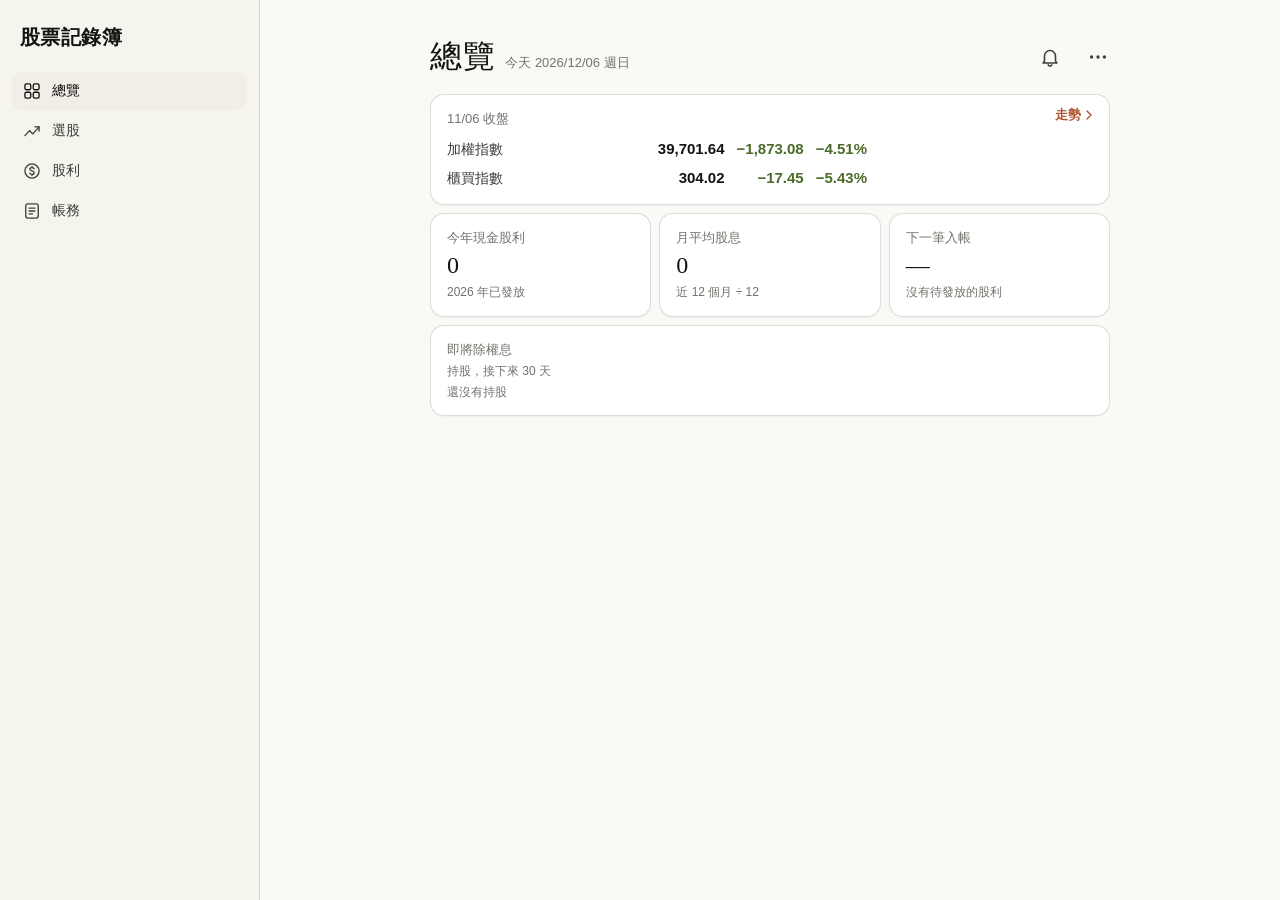
==== commit 977d0e24: "更新網站" ====
--- a/index.html
+++ b/index.html
@@ -11,7 +11,7 @@
   <meta name="mobile-web-app-capable" content="yes">
   <meta name="apple-mobile-web-app-title" content="記錄簿">
   <!-- 加到主畫面時的名稱與圖示 -->
-  <link rel="manifest" href="manifest.json?v=2026.10.30.1">
+  <link rel="manifest" href="manifest.json?v=2026.11.07.17">
   <link rel="icon" type="image/png" href="icons/book-192.png">
   <link rel="apple-touch-icon" href="icons/book-180.png">
   <title>股票記錄簿</title>
@@ -19,13 +19,13 @@
   <link rel="preconnect" href="https://fonts.googleapis.com">
   <link rel="preconnect" href="https://fonts.gstatic.com" crossorigin>
   <link rel="stylesheet" href="https://fonts.googleapis.com/css2?family=Noto+Serif+TC:wght@500;600&display=swap" media="print">
-  <link rel="stylesheet" href="css/style.css?v=2026.10.30.1">
+  <link rel="stylesheet" href="css/style.css?v=2026.11.07.17">
 </head>
 <body>
   <div class="app">
     <header class="appbar">
       <div class="appbar-title">
-        <h1 id="page-title">交易明細</h1>
+        <h1 id="page-title">交易紀錄</h1>
         <!-- 標題後面的小字（持股總覽：今天的日期）；放不下時換到下一行 -->
         <span id="page-sub" class="page-sub" hidden></span>
       </div>
@@ -45,7 +45,7 @@
         </button>
       </div>
     </header>
-    <!-- 上方切換：底部一格裡有好幾頁時（記帳、股利、選股），在標題下面左右切換（見 app.js 的 GROUPS） -->
+    <!-- 上方切換：底部一格裡有好幾頁時（帳務、股利、選股），在標題下面左右切換（見 app.js 的 GROUPS） -->
     <div id="subtabs" class="subtabs" role="tablist" hidden></div>
     <!-- 只勾了某幾位成員時的提示（見 app.js）；點一下打開設定的家庭成員改勾選 -->
     <button id="scope-bar" class="scope-bar" type="button" hidden>
@@ -67,20 +67,25 @@
         <svg viewBox="0 0 24 24" aria-hidden="true"><rect x="3.5" y="3.5" width="7" height="7" rx="1.8"/><rect x="13.5" y="3.5" width="7" height="7" rx="1.8"/><rect x="3.5" y="13.5" width="7" height="7" rx="1.8"/><rect x="13.5" y="13.5" width="7" height="7" rx="1.8"/></svg>
         <span>總覽</span>
       </button>
-      <!-- 選股（以前叫行情）：K 線、KD、ETF 持有、殖利率、EPS、★ 星星（持有、觀察、全市場、成分股，見 market.js） -->
+      <!-- 選股（以前叫行情）：K 線、KD、ETF 持有、殖利率、EPS、★ 星星（持有、觀察、全市場、成分股，見 marketpage.js） -->
       <button type="button" role="tab" data-tab="market">
         <svg viewBox="0 0 24 24" aria-hidden="true"><path d="M3.5 17.5 9 11.5l4 4 7.5-8.5"/><path d="M15.5 7h5v5"/></svg>
         <span>選股</span>
       </button>
-      <!-- 股利：股利（以前的累積現金股利）、即將除權息、現金單；只看不改，點一列打開詳細資料 -->
+      <!-- 股利：股利（以前的累積現金股利）、即將除權息、現金單；只看不改，點一列打開「我的」 -->
       <button type="button" role="tab" data-tab="income">
         <svg viewBox="0 0 24 24" aria-hidden="true"><circle cx="12" cy="12" r="8.5"/><path d="M14.6 9.3c-.5-.8-1.4-1.3-2.6-1.3-1.5 0-2.6.8-2.6 1.9 0 2.6 5.2 1.4 5.2 4.1 0 1.1-1.1 2-2.6 2-1.2 0-2.2-.5-2.7-1.3M12 6.5V8M12 16v1.5"/></svg>
         <span>股利</span>
       </button>
-      <!-- 記帳：交易明細、除權息、庫存快照、帳戶紀錄（自己打的資料都在這裡，點一筆是修改；放最右邊，和券商 App 的帳務同一格） -->
+      <!-- 帳務：庫存、交易紀錄、除權息、帳戶紀錄、庫存快照（自己打的資料都在這裡，點一筆是修改；庫存是算出來的，點一檔打開「我的」；放最右邊，和券商 App 同一格） -->
       <button type="button" role="tab" data-tab="book">
         <svg viewBox="0 0 24 24" aria-hidden="true"><rect x="4.5" y="3.5" width="15" height="17" rx="2.5"/><path d="M8.5 8.5h7M8.5 12h7M8.5 15.5h4"/></svg>
-        <span>記帳</span>
+        <span>帳務</span>
+      </button>
+      <!-- 到價：到價通知的清單（見 alerts.js）；有裝通知程式才顯示 -->
+      <button type="button" role="tab" data-tab="alerts" hidden>
+        <svg viewBox="0 0 24 24" aria-hidden="true"><circle cx="12" cy="12" r="8.5"/><circle cx="12" cy="12" r="3.5"/></svg>
+        <span>到價</span>
       </button>
     </div>
   </nav>
@@ -122,7 +127,7 @@
       <h3 id="members-head" class="section-head">家庭成員</h3>
       <ul id="member-list" class="member-list"></ul>
       <button id="btn-add-member" type="button" class="wide-btn">新增成員</button>
-      <p class="note muted">交易明細和庫存快照分開記在每位成員名下；除權息和觀察清單全家共用一份，股利依各人持股計算。名字最多 5 個字。</p>
+      <p class="note muted">交易紀錄和庫存快照分開記在每位成員名下；除權息和觀察清單全家共用一份，股利依各人持股計算。名字最多 5 個字。</p>
 
       <!-- KD 標記（見 kd.js）：選股的 KD 頁，K 值低於下限綠色、高於上限紅色；KD 頁「說明」泡泡裡的「調整」打開這一段 -->
       <h3 id="kd-head" class="section-head">KD 標記</h3>
@@ -183,12 +188,32 @@
 
       <!-- 每次更新網站時改這裡，用來確認手機上開的是不是新版
            css、js 網址後面的 ?v= 也要一起改成同一個版本號，瀏覽器才會重新下載（tests/version.test.mjs 會檢查） -->
-      <p class="note muted">版本 2026.10.30.1</p>
-    </div>
-  </dialog>
-
-  <!-- 一檔股票的詳細資料（見 detail.js）：選股每一頁點一檔、總覽和除權息點股票名稱打開；K 線大圖在 K 線那一段原地展開 -->
+      <p class="note muted">版本 2026.11.07.17</p>
+    </div>
+  </dialog>
+
+  <!-- 我的：帳務的庫存、總覽、股利點一檔（見 mine.js） -->
+  <dialog id="mine-sheet" class="sheet">
+    <div class="sheet-head">
+      <span></span>
+      <h2 class="sheet-title"></h2>
+      <button type="button" class="text-btn" data-act="close">關閉</button>
+    </div>
+    <div class="sheet-body"></div>
+  </dialog>
+
+  <!-- 一檔股票的詳細資料（見 detail.js）：選股每一頁點一檔打開；K 線大圖在 K 線那一段原地展開 -->
   <dialog id="stock-sheet" class="sheet">
+    <div class="sheet-head">
+      <span></span>
+      <h2 class="sheet-title"></h2>
+      <button type="button" class="text-btn" data-act="close">關閉</button>
+    </div>
+    <div class="sheet-body"></div>
+  </dialog>
+
+  <!-- 歷史股利（見 detail.js）：詳細資料殖利率標題右邊點了打開，疊在詳細資料上面 -->
+  <dialog id="events-sheet" class="sheet">
     <div class="sheet-head">
       <span></span>
       <h2 class="sheet-title"></h2>
@@ -202,6 +227,16 @@
     <div class="sheet-head">
       <span></span>
       <h2 class="sheet-title">帳戶走勢</h2>
+      <button type="button" class="text-btn" data-act="close">關閉</button>
+    </div>
+    <div class="sheet-body"></div>
+  </dialog>
+
+  <!-- 大盤（見 taiex.js）：總覽的指數卡片點了打開 -->
+  <dialog id="taiex-sheet" class="sheet">
+    <div class="sheet-head">
+      <span></span>
+      <h2 class="sheet-title">大盤</h2>
       <button type="button" class="text-btn" data-act="close">關閉</button>
     </div>
     <div class="sheet-body"></div>
@@ -227,39 +262,46 @@
 
   <!-- 程式都加 defer：一起下載，畫面讀完再照這個順序執行
        安全規則寫在頁面裡時，瀏覽器不會先把後面的程式一起抓，沒有 defer 會一支下載完才找到下一支（新版第一次打開要多等好幾秒） -->
-  <script defer src="js/util.js?v=2026.10.30.1"></script>
-  <script defer src="js/privacy.js?v=2026.10.30.1"></script>
-  <script defer src="js/stocklist.js?v=2026.10.30.1"></script>
-  <script defer src="js/stocksearch.js?v=2026.10.30.1"></script>
-  <script defer src="js/announced.js?v=2026.10.30.1"></script>
-  <script defer src="js/market.js?v=2026.10.30.1"></script>
-  <script defer src="js/candles.js?v=2026.10.30.1"></script>
-  <script defer src="js/etf.js?v=2026.10.30.1"></script>
-  <script defer src="js/schema.js?v=2026.10.30.1"></script>
-  <script defer src="js/storage.js?v=2026.10.30.1"></script>
-  <script defer src="js/holdings.js?v=2026.10.30.1"></script>
-  <script defer src="js/history.js?v=2026.10.30.1"></script>
-  <script defer src="js/trend.js?v=2026.10.30.1"></script>
-  <script defer src="js/views.js?v=2026.10.30.1"></script>
-  <script defer src="js/stats.js?v=2026.10.30.1"></script>
-  <script defer src="js/table.js?v=2026.10.30.1"></script>
-  <script defer src="js/list.js?v=2026.10.30.1"></script>
-  <script defer src="js/overview.js?v=2026.10.30.1"></script>
-  <script defer src="js/cash.js?v=2026.10.30.1"></script>
-  <script defer src="js/yield.js?v=2026.10.30.1"></script>
-  <script defer src="js/kd.js?v=2026.10.30.1"></script>
-  <script defer src="js/ma.js?v=2026.10.30.1"></script>
-  <script defer src="js/kline.js?v=2026.10.30.1"></script>
-  <script defer src="js/eps.js?v=2026.10.30.1"></script>
-  <script defer src="js/stars.js?v=2026.10.30.1"></script>
-  <script defer src="js/upcoming.js?v=2026.10.30.1"></script>
-  <script defer src="js/form.js?v=2026.10.30.1"></script>
-  <script defer src="js/detail.js?v=2026.10.30.1"></script>
-  <script defer src="js/config.js?v=2026.10.30.1"></script>
-  <script defer src="js/google.js?v=2026.10.30.1"></script>
-  <script defer src="js/sheet.js?v=2026.10.30.1"></script>
-  <script defer src="js/sync.js?v=2026.10.30.1"></script>
-  <script defer src="js/inbox.js?v=2026.10.30.1"></script>
-  <script defer src="js/app.js?v=2026.10.30.1"></script>
+  <script defer src="js/util.js?v=2026.11.07.17"></script>
+  <script defer src="js/privacy.js?v=2026.11.07.17"></script>
+  <script defer src="js/stocklist.js?v=2026.11.07.17"></script>
+  <script defer src="js/stocksearch.js?v=2026.11.07.17"></script>
+  <script defer src="js/announced.js?v=2026.11.07.17"></script>
+  <script defer src="js/events.js?v=2026.11.07.17"></script>
+  <script defer src="js/market.js?v=2026.11.07.17"></script>
+  <script defer src="js/note.js?v=2026.11.07.17"></script>
+  <script defer src="js/marketpage.js?v=2026.11.07.17"></script>
+  <script defer src="js/candles.js?v=2026.11.07.17"></script>
+  <script defer src="js/etf.js?v=2026.11.07.17"></script>
+  <script defer src="js/schema.js?v=2026.11.07.17"></script>
+  <script defer src="js/storage.js?v=2026.11.07.17"></script>
+  <script defer src="js/holdings.js?v=2026.11.07.17"></script>
+  <script defer src="js/history.js?v=2026.11.07.17"></script>
+  <script defer src="js/trend.js?v=2026.11.07.17"></script>
+  <script defer src="js/taiex.js?v=2026.11.07.17"></script>
+  <script defer src="js/views.js?v=2026.11.07.17"></script>
+  <script defer src="js/stats.js?v=2026.11.07.17"></script>
+  <script defer src="js/table.js?v=2026.11.07.17"></script>
+  <script defer src="js/list.js?v=2026.11.07.17"></script>
+  <script defer src="js/overview.js?v=2026.11.07.17"></script>
+  <script defer src="js/inventory.js?v=2026.11.07.17"></script>
+  <script defer src="js/cash.js?v=2026.11.07.17"></script>
+  <script defer src="js/yield.js?v=2026.11.07.17"></script>
+  <script defer src="js/kd.js?v=2026.11.07.17"></script>
+  <script defer src="js/ma.js?v=2026.11.07.17"></script>
+  <script defer src="js/kline.js?v=2026.11.07.17"></script>
+  <script defer src="js/eps.js?v=2026.11.07.17"></script>
+  <script defer src="js/stars.js?v=2026.11.07.17"></script>
+  <script defer src="js/upcoming.js?v=2026.11.07.17"></script>
+  <script defer src="js/alerts.js?v=2026.11.07.17"></script>
+  <script defer src="js/form.js?v=2026.11.07.17"></script>
+  <script defer src="js/detail.js?v=2026.11.07.17"></script>
+  <script defer src="js/mine.js?v=2026.11.07.17"></script>
+  <script defer src="js/config.js?v=2026.11.07.17"></script>
+  <script defer src="js/google.js?v=2026.11.07.17"></script>
+  <script defer src="js/sheet.js?v=2026.11.07.17"></script>
+  <script defer src="js/sync.js?v=2026.11.07.17"></script>
+  <script defer src="js/inbox.js?v=2026.11.07.17"></script>
+  <script defer src="js/app.js?v=2026.11.07.17"></script>
 </body>
 </html>
--- a/css/style.css
+++ b/css/style.css
@@ -190,8 +190,12 @@
   border-bottom: .5px solid var(--border);
 }
 .subtabs::-webkit-scrollbar { display: none; }
-/* 選股有 6 頁：手機上縮小間距，星星才不會被擠到畫面外；再窄的手機就左右滑 */
-.subtabs:has(> button:nth-child(6)) { gap: clamp(10px, 3.2vw, 28px); }
+/* 選股、帳務都有 6 頁：手機上縮小間距（6 頁的窄手機字小一點、平均分配整行），最後一頁才不會被擠到畫面外；再窄的手機就左右滑 */
+.subtabs:has(> button:nth-child(5)) { gap: clamp(10px, 3.2vw, 28px); }
+@media (max-width: 420px) {
+  .subtabs:has(> button:nth-child(6)) { gap: 6px; justify-content: space-between; }
+  .subtabs:has(> button:nth-child(6)) button { font-size: clamp(14px, 4vw, 16px); }
+}
 .subtabs button {
   position: relative;
   flex-shrink: 0;
@@ -335,9 +339,16 @@
   border-top: .5px solid var(--border);
 }
 .cell { display: block; min-width: 0; }
+small.px-close, .cell small.px-close, .tcell small.px-close { display: inline; font-size: 10px; color: var(--muted); margin: 0 3px; }
+.pl-grid .cell small.px-tag { font-size: 11px; font-weight: 400; margin-top: 1px; }
 .cell small { display: block; font-size: 11px; color: var(--muted); }
 .cell > span { display: block; font-size: 14px; color: var(--text-2); font-variant-numeric: tabular-nums; overflow-wrap: anywhere; }
 
+/* 未實現損益（見 mine.js）：兩欄三排；預估損益、報酬率放大 */
+.pl-grid { grid-template-columns: repeat(2, minmax(0, 1fr)); row-gap: 12px; }
+.pl-grid .cell small { font-size: 12px; }
+.pl-grid .cell > span { font-size: 16px; }
+.pl-grid .cell.big > span { font-size: 24px; font-weight: 600; line-height: 1.25; white-space: nowrap; overflow-wrap: normal; } /* 放不下時縮小字（見 mine.js 的 fitBig） */
 .card-note { display: block; margin-top: 10px; font-size: 12px; color: var(--muted); }
 .card-note.warn { color: var(--danger); }
 
@@ -485,7 +496,7 @@
 .cash-edit { flex-shrink: 0; color: var(--accent-text); font-size: 13px; font-weight: 600; }
 .cash-start { max-width: 240px; margin: 20px auto 0; }
 
-/* 看股票的頁（見 market.js）：列表最上面的「持有｜觀察｜全市場｜成分股」，四等分 */
+/* 看股票的頁（見 marketpage.js）：列表最上面的「持有｜觀察｜全市場｜成分股」，四等分 */
 .seg.range { grid-template-columns: repeat(4, 1fr); margin: 0 0 12px; }
 /* 成分股：選 ETF 的選單，下面一行寫是哪家投信、哪一天公布的；代號後面的權重 */
 .etf-bar { margin: -4px 0 12px; }
@@ -587,16 +598,25 @@
 .detail-stars { font-size: 22px; letter-spacing: 2px; color: var(--star); }
 .detail-stars.none { color: var(--muted); }
 .detail-met { flex-basis: 100%; font-size: 13px; color: var(--muted); }
-/* 加入觀察清單：星星右邊，靠右（樣式和即將除權息的「記下來」一樣，見下面的 .up-add） */
+/* 加入觀察清單：星星右邊，靠右（外框和即將除權息的「記下來」同一種，見下面的 .detail-add） */
 .detail-add { margin-left: auto; }
 /* 已經在觀察清單：同一個位置變成灰色的「✓ 觀察中」，點了問一次再移除；外框用深一點的灰，看得出還是按鈕 */
 .detail-add.on { border-color: var(--border-strong); color: var(--text-2); font-weight: 500; }
+/* 到價（有裝通知程式才有這一排，見 alerts.js）：這一檔的到價一個小框，點了修改；最右邊「＋ 到價」和上面的開關同一個樣子 */
+.detail-alerts { flex-basis: 100%; display: flex; flex-wrap: wrap; align-items: center; gap: 6px; }
+.detail-alert { min-height: 32px; padding: 0 10px; border: 1px solid var(--border-strong); border-radius: 8px; background: none; color: var(--muted); font: inherit; font-size: 12px; cursor: pointer; }
+.detail-alert b { margin-right: 2px; font-size: 13px; font-weight: 600; }
+.detail-alert b.up { color: var(--buy); }
+.detail-alert b.down { color: var(--sell); }
+.detail-alert.done b { color: var(--muted); }
 /* 上一檔、下一檔：捲下去也一直在最上面（蓋住 sheet-body 上面的留白） */
 .kl-nav.detail-nav { position: sticky; top: -18px; z-index: 1; margin: -18px -16px 10px; padding: 6px 16px; background: var(--bg); border-bottom: 1px solid var(--border); }
-#stock-sheet .section-head { display: flex; align-items: baseline; margin-top: 22px; }
-/* 每一段標題右邊：「說明」（點了跳出小泡泡，見 market.js 的 Note）；K 線展開時左邊多一個「收起」 */
-#stock-sheet .section-head .sec-name { flex: 1; min-width: 0; }
-#stock-sheet .section-head .intro-more { padding: 2px 2px 2px 12px; }
+:is(#stock-sheet, #mine-sheet, #events-sheet, #taiex-sheet) .section-head { display: flex; align-items: baseline; margin-top: 22px; }
+/* 最上面就是那一段標題時（沒持有的「我的」、詳細資料的歷史股利）：不用再空一段 */
+:is(#mine-sheet, #events-sheet, #taiex-sheet) .sheet-body > .section-head:first-child { margin-top: 0; }
+/* 每一段標題右邊：「說明」（點了跳出小泡泡，見 note.js）；K 線展開時左邊多一個「收起」 */
+:is(#stock-sheet, #mine-sheet, #events-sheet, #taiex-sheet) .section-head .sec-name { flex: 1; min-width: 0; }
+:is(#stock-sheet, #mine-sheet, #events-sheet, #taiex-sheet) .section-head .intro-more { padding: 2px 2px 2px 12px; }
 /* EPS 標題右邊的「第 3 季財報 10/28 公布」：說明左邊的小字，不另外一行 */
 #stock-sheet .section-head .sec-meta { flex-shrink: 0; margin-left: 8px; font-size: 12px; font-weight: 500; }
 /* 字很小，可以點的範圍上下各多 10px（負的 margin 抵掉，標題那一行不會變高）：K 線的大圖／收起、總覽即將除權息的還有 N 筆／收起 */
@@ -712,15 +732,41 @@
 /* 展開的大圖：圖比列表的高；下面有成交量時再高一點，K 棒的高度差不多不變 */
 #stock-sheet .ma-card .kc-plot { height: 240px; }
 #stock-sheet .ma-card .kc-plot.has-vol { height: 290px; }
-/* 配息紀錄：一次一行的表（除權息日｜發放｜現金｜配股｜合計），金額靠右對齊、上下對齊好比較；合計用粗體 */
+/* 歷史股利：一次一行的表（除權息日期｜現金股利｜股票股利｜合計），金額靠右對齊、上下對齊好比較；合計用粗體 */
 .ev-table { width: 100%; border-collapse: collapse; font-size: 14px; font-variant-numeric: tabular-nums; }
 .ev-table th { padding: 0 0 8px; font-size: 11px; font-weight: 400; color: var(--muted); text-align: left; }
 .ev-table td { padding: 9px 0; border-top: .5px solid var(--border); color: var(--text-2); vertical-align: baseline; }
 .ev-table th + th, .ev-table td + td { padding-left: 10px; }
+.ev-table td, .ev-table th { white-space: nowrap; }
 .ev-table .num { text-align: right; }
 .ev-table .total { font-weight: 600; color: var(--text); }
-.ev-table .ev-pay { font-size: 13px; color: var(--muted); }
+/* 交易明細：買進付出的錢綠色，賣出拿回的錢紅色（和帳務的交易明細一樣） */
+.ev-table .total.up { color: var(--buy); }
+.ev-table .total.down { color: var(--sell); }
+/* 股利明細：還沒入帳的金額變淡（和股利頁一樣） */
+.ev-table .total.pending { color: var(--muted); }
 .ev-table small { display: block; font-size: 11px; font-weight: 400; color: var(--muted); }
+/* 賣出損益（交易紀錄、交易明細的應收付下面一行，見 schema.js 的 trades）：賺紅賠綠，打平或隱藏金額時不上色，不跟著應收付的紅色 */
+.sale-pl { font-weight: 400; color: var(--text-2); }
+.sale-pl.up { color: var(--buy); }
+.sale-pl.down { color: var(--sell); }
+/* 下次除權息（見 mine.js）：標題和說明放在卡片裡最上面；第一行日期和配息頻率，下面一行小字發放日，再下面一排現金股利｜股票股利｜殖利率（上面一條細線，不另外包框） */
+.ex-title { display: flex; align-items: baseline; justify-content: space-between; margin-bottom: 8px; font-size: 13px; font-weight: 600; color: var(--muted); }
+.ex-date { display: flex; align-items: center; justify-content: space-between; gap: 10px; font-variant-numeric: tabular-nums; }
+.ex-date b { font-size: 20px; font-weight: 600; color: var(--text); }
+.ex-pay { margin-top: 2px; font-size: 12px; color: var(--muted); font-variant-numeric: tabular-nums; }
+.ex-nums { display: grid; grid-template-columns: repeat(3, minmax(0, 1fr)); margin-top: 12px; padding-top: 12px; border-top: .5px solid var(--border); text-align: center; font-variant-numeric: tabular-nums; }
+.ex-nums b { display: block; font-size: 22px; font-weight: 600; line-height: 1.25; color: var(--text); white-space: nowrap; }
+.ex-nums small { display: block; margin-top: 2px; font-size: 12px; color: var(--muted); }
+.ex-own { display: block; margin-top: 10px; font-size: 12px; color: var(--muted); }
+/* 股利明細的一共領到放在表格上面 */
+.card-note.lead { margin: 0 0 10px; }
+/* 手動登記的記號（見 events.js）：放在日期後面 */
+.own-mark { margin-left: 1px; font-weight: 600; color: var(--accent-text); }
+/* 歷史股利表格上面的小字 */
+.ev-notes { margin-bottom: 10px; }
+.ev-notes .card-note { margin-top: 0; }
+.ev-notes .card-note + .card-note { margin-top: 3px; }
 
 /* 推算頁面上方的合計：大號襯線數字 */
 .summary {
@@ -752,6 +798,16 @@
   font-variant-numeric: lining-nums tabular-nums;
 }
 /* 已入帳 / 待入帳：兩個數字一樣大，待入帳用灰色（跟待入帳的卡片一致） */
+/* 損益頁（見 views.js 的 realized）：合計賺紅賠綠，後面小一點的字寫報酬率 */
+.summary b.up { color: var(--buy); }
+.summary b.down { color: var(--sell); }
+.summary-rate { margin-left: 2px; font-size: 18px; }
+/* 損益頁合計卡片下面一排：帳戶報酬（上面小字標題、旁邊灰字說明，下面數字，再下面從哪天到哪天） */
+.summary-more { display: block; margin-top: 12px; padding-top: 12px; border-top: .5px solid var(--border); }
+.summary-more small::before { display: none; }
+.summary-more small span { margin-left: 6px; font-size: 12px; }
+.summary .summary-more b { font-size: 22px; }
+.summary .summary-more b .summary-rate { font-size: 15px; }
 .summary-sep { font-weight: 400; color: var(--muted); }
 .summary-pend { color: var(--muted); }
 .summary-pending { display: block; margin-top: 4px; font-size: 12px; color: var(--muted); }
@@ -848,6 +904,9 @@
 .bar span { flex-basis: 0; min-width: 1px; }
 .bar .done { background: var(--bar); }
 .bar .pend { background: var(--bar-pend); }
+/* 有賺有賠（損益頁的統計）：一樣從左邊長出來，賺的紅色、賠的綠色；數字前面有負號，看不出紅綠也分得出來 */
+.bar.up .done { background: var(--buy); }
+.bar.down .done { background: var(--sell); }
 
 /* 排行：名次、名稱、佔比一行，下面是長條和金額 */
 .rank-row { display: block; padding: 9px 8px; border-radius: 0; }
@@ -963,7 +1022,27 @@
 .kpi-sub { display: block; margin-top: 2px; font-size: 12px; color: var(--muted); }
 .kpi-sub.warn { color: var(--danger); }
 .kpi-note { grid-column: 1 / -1; margin: 0 4px; font-size: 12px; color: var(--danger); }
-/* 即將除權息（見 upcoming.js）：每一筆兩行，左邊日期和股票、右邊每股股利和約佔現價幾 %；點一筆打開詳細資料 */
+/* 大盤指數（見 overview.js）：總覽最上面，一個指數一行，名稱｜收盤指數｜漲跌點數｜漲跌幅；兩行的數字上下對齊、靠右 */
+.ix-list {
+  display: grid;
+  grid-template-columns: minmax(0, 1fr) auto auto auto;
+  column-gap: 12px;
+  row-gap: 6px;
+  align-items: baseline;
+  max-width: 420px; /* 寬螢幕上名稱和數字不要隔太遠 */
+  margin-top: 8px;
+  font-variant-numeric: tabular-nums;
+}
+.ix-name { min-width: 0; font-size: 14px; color: var(--text-2); white-space: nowrap; overflow: hidden; text-overflow: ellipsis; }
+.ix-num { font-size: 15px; font-weight: 600; text-align: right; white-space: nowrap; }
+/* 整張卡片可以點，打開大盤（見 taiex.js）；右上角的「走勢 ›」和庫存總市值卡片的一樣，讓人看得出來可以點 */
+.kpi.ix { position: relative; cursor: pointer; }
+.trend-hint.ix-hint { top: 2px; bottom: auto; height: 36px; }
+/* 360 寬的手機：欄距縮小，名稱才不會被切掉（加權指數四萬點、跌一千多點時剛好放得下） */
+@media (max-width: 370px) {
+  .ix-list { column-gap: 8px; }
+}
+/* 即將除權息（見 upcoming.js）：每一筆兩行，上面日期、右邊每股股利，下面股票；點一筆打開「我的」 */
 .up-list { margin: 8px 0 6px; padding: 0; list-style: none; }
 .up-row {
   display: grid;
@@ -975,13 +1054,42 @@
 }
 .up-date { font-size: 14px; font-weight: 600; }
 .up-cash { font-size: 14px; font-weight: 600; text-align: right; }
-.up-name { min-width: 0; font-size: 13px; color: var(--text-2); overflow-wrap: anywhere; }
-.up-name .badge { display: inline-block; margin-left: 4px; padding: 2px 6px; font-size: 11px; vertical-align: 1px; }
-.up-pct { font-size: 13px; color: var(--muted); text-align: right; }
+.up-name { grid-column: 1 / -1; min-width: 0; font-size: 13px; color: var(--text-2); overflow-wrap: anywhere; }
 .up-row[data-code] { cursor: pointer; }
 /* 標題那一行：右邊是展開、收起（.sec-btn，收起時只列最近的一筆；和詳細資料 K 線的大圖、收起同一個樣子） */
 .up-head { display: flex; align-items: baseline; justify-content: space-between; }
 .up-head .sec-btn { margin-right: -4px; }
+
+/* 大盤（見 taiex.js）：K 線的樣子和選股的 K 線大圖一樣（kc-*），圖高一點；當日走勢比前一天收盤高的那段紅色、低的綠色 */
+#taiex-sheet .kc-plot { height: 210px; }
+#taiex-sheet .kc-legend { margin-top: 4px; }
+.tx-line { fill: none; stroke-width: 1.8; stroke-linejoin: round; stroke-linecap: round; }
+.tx-line.up { stroke: var(--buy); }
+.tx-line.down { stroke: var(--sell); }
+.kc-mdot.tx-dot { background: var(--text); }
+#taiex-sheet .kc-read .up { color: var(--buy); }
+#taiex-sheet .kc-read .down { color: var(--sell); }
+/* 日 K 線的讀數兩行：日期、收盤、漲跌｜開、高、低（指數五位數，一行放不下）；固定兩行高，換日期時圖不會跳 */
+.kc-read.tx-two { flex-wrap: wrap; height: 36px; }
+.tx-br { flex-basis: 100%; height: 0; }
+/* 三大法人、融資融券的圖：柱子買超（增加）紅、賣超（減少）綠，零那一條深一點；融資融券的餘額是藍線；圖矮一點 */
+#taiex-sheet .kc-plot.small { height: 170px; }
+.tx-seg { margin: 4px 0 8px; }
+.tx-seg.n3 { grid-template-columns: repeat(3, 1fr); }
+.tx-seg.n4 { grid-template-columns: repeat(4, 1fr); }
+.tx-seg button { height: 32px; font-size: 14px; }
+.tx-bar.up { fill: var(--buy); }
+.tx-bar.down { fill: var(--sell); }
+.tx-zero { stroke: var(--border-strong); stroke-width: 1; }
+.tx-bal { fill: none; stroke: var(--ma-line); stroke-width: 2; stroke-linejoin: round; stroke-linecap: round; }
+/* 融資成本推估、追繳價試算的表（和未實現損益的明細同一個樣子，見 ev-table）；上面一行小字寫期間和加碼、減少多少 */
+.tx-sub { margin: 4px 0 8px; font-size: 12px; color: var(--muted); }
+.tx-table { font-size: 13px; }
+.tx-table .tx-empty { color: var(--muted); font-size: 12px; }
+.tx-call { margin: 6px 0 10px; }
+/* 維持率的 130%（追繳，綠色）、140%、166% 虛線 */
+.tx-level { stroke: var(--muted); stroke-width: 1; stroke-dasharray: 4 4; }
+.tx-level.warn { stroke: var(--sell); }
 
 /* 帳戶走勢（見 trend.js）：庫存總市值卡片點了從底部彈出折線圖；卡片右下角的「走勢 ›」讓人看得出來可以點 */
 .kpi.hero { cursor: pointer; }
@@ -1053,11 +1161,11 @@
 .up-group { margin: 14px 0 0; font-size: 12px; font-weight: 600; color: var(--accent-text); }
 .up-group:first-child { margin-top: 0; }
 .up-panel .up-list { margin: 4px 0 0; }
-/* 每一筆三行：日期｜每股股利、股票｜約幾 %、發放日和預估領多少｜記下來；點一筆打開詳細資料 */
+/* 每一筆三行：日期｜每股股利、股票、發放日和預估領多少｜記下來；點一筆打開「我的」 */
 .up-item { row-gap: 3px; padding: 10px 0; }
 .up-meta { grid-column: 1; font-size: 12px; color: var(--muted); }
-/* 放不下時整段換行（「發放 10/30」「2,000 股，預估領 11,600 元」），不會把「元」拆到下一行 */
-.up-meta > span { white-space: nowrap; }
+/* 固定兩行：第一行發放日，第二行股數和預估領 */
+.up-meta > span { display: block; }
 .up-act { grid-column: 2; grid-row: 3; align-self: center; text-align: right; }
 .up-stock { padding: 0; border: 0; background: none; font: inherit; color: inherit; text-align: left; cursor: pointer; }
 /* 外框的小按鈕：即將除權息的「記下來」、詳細資料的「加入觀察清單」 */
@@ -1074,6 +1182,9 @@
   cursor: pointer;
 }
 .up-add:active, .detail-add:active { background: var(--accent-soft); }
+/* 「記下來」比較小，不搶列表的字；看起來小，可以點的範圍上下左右多一點，手指還是點得到 */
+.up-add { position: relative; min-height: 26px; padding: 0 8px; border-radius: 6px; font-size: 12px; }
+.up-add::after { content: ''; position: absolute; inset: -8px -6px; }
 .up-done { font-size: 12px; color: var(--muted); white-space: nowrap; }
 .up-foot { margin: 8px 0 0; font-size: 12px; line-height: 1.6; color: var(--muted); }
 
@@ -1084,10 +1195,10 @@
 @media (hover: hover) {
   .card.static:hover { border-color: var(--border); box-shadow: var(--shadow); }
 }
-/* 寬螢幕：主角一列，其餘三格並排；即將除權息內容多，和主角一樣佔滿一列 */
+/* 寬螢幕：主角一列，其餘三格並排；即將除權息內容多、大盤指數一行四欄，和主角一樣佔滿一列 */
 @media (min-width: 960px) {
   .kpis { grid-template-columns: repeat(3, 1fr); }
-  .kpi.wide:not(.hero):not(.upcoming) { grid-column: auto; }
+  .kpi.wide:not(.hero):not(.upcoming):not(.ix) { grid-column: auto; }
 }
 
 /* 分頁有 5 個時，手機上「累積現金股利」不要折成兩行 */
@@ -1172,12 +1283,11 @@
 }
 .add-btn:active { opacity: .85; }
 
-/* ---------- 「說明」的小泡泡（見 market.js 的 Note）：在「說明」下面，小箭頭指著它；背景不變暗 ---------- */
+/* ---------- 「說明」的小泡泡（見 note.js）：在「說明」下面，小箭頭指著它；背景不變暗 ---------- */
 .tip {
   position: absolute;
   z-index: 15;
   width: min(320px, calc(100vw - 24px));
-  padding: 10px 14px 2px;
   border: .5px solid var(--border);
   border-radius: 12px;
   background: var(--surface);
@@ -1186,6 +1296,8 @@
   animation: tip-in .12s ease-out;
 }
 .tip[hidden] { display: none; }
+/* 內容放在 .tip-body：說明太長、上下都放不下時只有這一層捲（見 note.js），外框的小箭頭不會被切掉 */
+.tip-body { padding: 10px 14px 2px; overflow-y: auto; overscroll-behavior: contain; border-radius: 12px; }
 .tip::before {
   content: '';
   position: absolute;
@@ -1312,7 +1424,7 @@
 .field.invalid select { border-color: var(--danger); background-color: var(--invalid-bg); }
 .field .hint { margin: 5px 2px 0; font-size: 12px; color: var(--muted); }
 /* 依填的內容出現的提醒（例如成交日期已經算在庫存快照裡） */
-.field .note { margin: 5px 2px 0; font-size: 12px; line-height: 1.5; color: var(--accent-text); }
+.field .note { margin: 5px 2px 0; font-size: 12px; line-height: 1.5; color: var(--accent-text); white-space: pre-line; }
 .field .note:empty { display: none; }
 .err { margin: 4px 2px 0; font-size: 12px; color: var(--danger); }
 .err:empty { display: none; }
@@ -1432,6 +1544,8 @@
 
 /* 交易別：買進｜賣出 左右切換，和其他欄位一樣高；選了買進紅色、賣出綠色（和列表上的標籤、股票軟體一樣） */
 .seg.toggle { height: 46px; margin: 0; }
+/* 到價通知的條件有 5 個：同一排平分 */
+.seg.toggle:has(> :nth-child(5)) { grid-template-columns: repeat(5, 1fr); }
 .seg.toggle button { height: 40px; font-size: 16px; }
 .seg.toggle button.buy[aria-pressed="true"] { background: var(--buy); color: var(--surface); font-weight: 600; }
 .seg.toggle button.sell[aria-pressed="true"] { background: var(--sell); color: var(--surface); font-weight: 600; }
@@ -1671,8 +1785,9 @@
 }
 .msg-btn.primary { border-color: transparent; background: var(--text); color: var(--bg); font-weight: 600; }
 .msg-btn:active { opacity: .8; }
-.msg-list { display: block; margin-top: 8px; border: .5px solid var(--border); border-radius: 12px; background: var(--surface); }
-.msg-check { display: flex; align-items: flex-start; gap: 10px; padding: 10px 12px; cursor: pointer; }
+/* 勾選清單直接排在訊息裡，不另外包一張卡片，只留每一筆之間的細線 */
+.msg-list { display: block; margin-top: 4px; }
+.msg-check { display: flex; align-items: flex-start; gap: 10px; padding: 10px 0; cursor: pointer; }
 .msg-check + .msg-check { border-top: .5px solid var(--border); }
 .msg-check input { flex: none; width: 20px; height: 20px; margin: 1px 0 0; accent-color: var(--accent); }
 .msg-check b { display: block; font-weight: 600; }
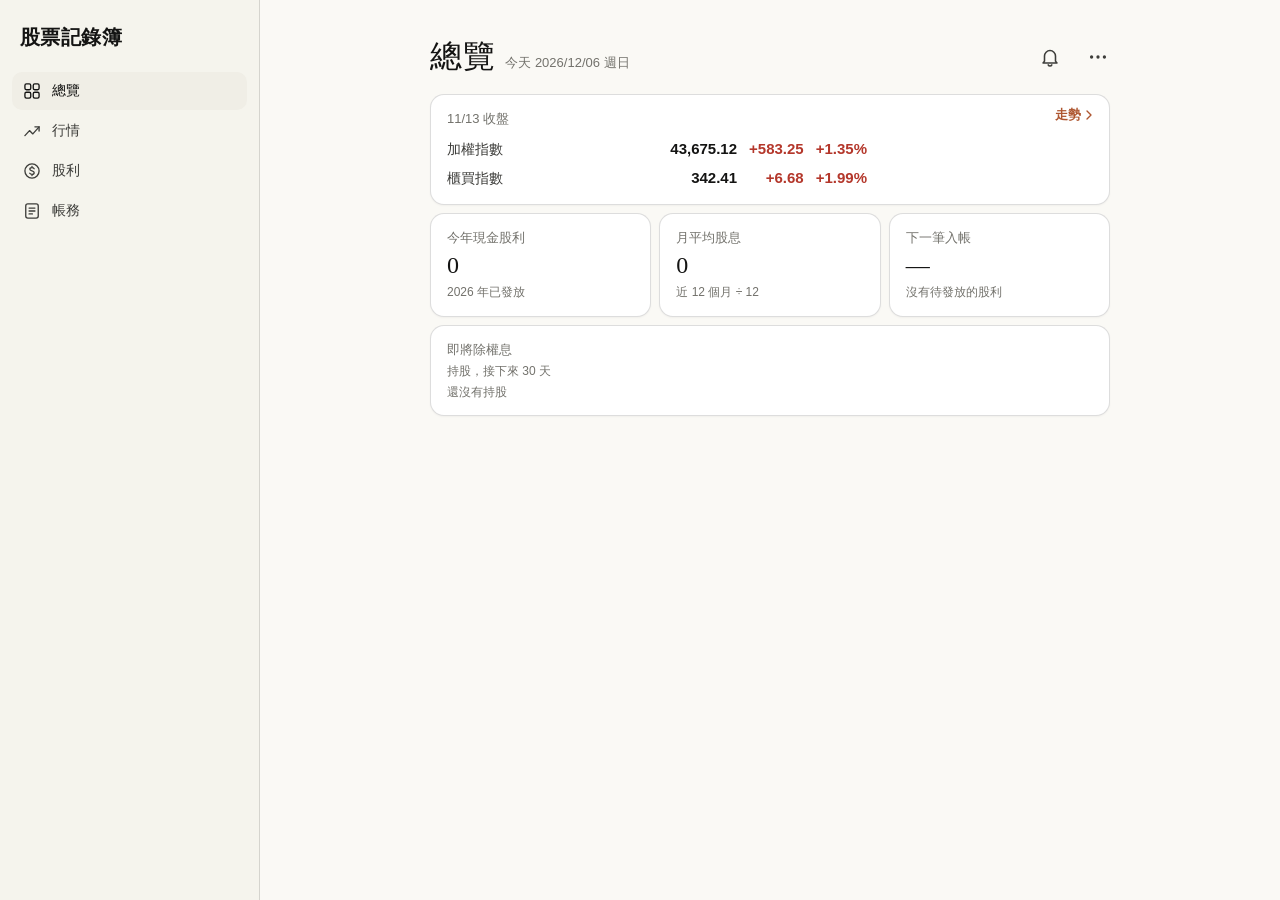
==== commit 7f51518c: "更新網站" ====
--- a/index.html
+++ b/index.html
@@ -2,7 +2,7 @@
 <html lang="zh-Hant-TW">
 <head>
   <meta charset="utf-8">
-  <!-- 安全規則：只執行這個網站自己的程式和 Google 登入元件，資料只送到 Google 的試算表、雲端硬碟（萬一資料裡被塞了程式碼也不會執行） -->
+
   <meta http-equiv="Content-Security-Policy" content="default-src 'self'; script-src 'self' https://accounts.google.com/gsi/client; connect-src 'self' https://sheets.googleapis.com https://www.googleapis.com https://oauth2.googleapis.com https://accounts.google.com/gsi/; frame-src https://accounts.google.com/gsi/; style-src 'self' 'unsafe-inline' https://fonts.googleapis.com https://accounts.google.com/gsi/style; font-src https://fonts.gstatic.com; img-src 'self' data:; object-src 'none'; base-uri 'none'; form-action 'none'">
   <meta name="viewport" content="width=device-width, initial-scale=1, viewport-fit=cover">
   <meta name="theme-color" content="#faf9f5" media="(prefers-color-scheme: light)">
@@ -10,32 +10,32 @@
   <meta name="apple-mobile-web-app-capable" content="yes">
   <meta name="mobile-web-app-capable" content="yes">
   <meta name="apple-mobile-web-app-title" content="記錄簿">
-  <!-- 加到主畫面時的名稱與圖示 -->
-  <link rel="manifest" href="manifest.json?v=2026.11.07.17">
+
+  <link rel="manifest" href="manifest.json?v=2026.11.13.4">
   <link rel="icon" type="image/png" href="icons/book-192.png">
   <link rel="apple-touch-icon" href="icons/book-180.png">
   <title>股票記錄簿</title>
-  <!-- 標題用的襯線字（思源宋體）；不擋住畫面載入（載入好了 app.js 才套用），連不到網路時改用系統字型 -->
+
   <link rel="preconnect" href="https://fonts.googleapis.com">
   <link rel="preconnect" href="https://fonts.gstatic.com" crossorigin>
   <link rel="stylesheet" href="https://fonts.googleapis.com/css2?family=Noto+Serif+TC:wght@500;600&display=swap" media="print">
-  <link rel="stylesheet" href="css/style.css?v=2026.11.07.17">
+  <link rel="stylesheet" href="css/style.css?v=2026.11.13.4">
 </head>
 <body>
   <div class="app">
     <header class="appbar">
       <div class="appbar-title">
         <h1 id="page-title">交易紀錄</h1>
-        <!-- 標題後面的小字（持股總覽：今天的日期）；放不下時換到下一行 -->
+
         <span id="page-sub" class="page-sub" hidden></span>
       </div>
       <div class="appbar-actions">
-        <!-- 新增：總覽以外的頁面都有；寫出會新增什麼（新增交易、新增快照、新增除權息、新增觀察） -->
+
         <button id="btn-add" class="add-btn" type="button" aria-label="新增記錄">
           <svg viewBox="0 0 24 24" aria-hidden="true"><path d="M12 5v14M5 12h14"/></svg>
           <span>新增<span class="add-what">記錄</span></span>
         </button>
-        <!-- 訊息匣：需要注意的事收在這裡（見 inbox.js），有未讀時顯示數字 -->
+
         <button id="btn-inbox" class="icon-btn inbox-btn" type="button" aria-label="訊息">
           <svg class="line" viewBox="0 0 24 24" aria-hidden="true"><path d="M6 16.5V11a6 6 0 0 1 12 0v5.5l1.6 2H4.4z"/><path d="M10 20.6a2.2 2.2 0 0 0 4 0"/></svg>
           <span id="inbox-count" class="count-badge" hidden></span>
@@ -45,14 +45,14 @@
         </button>
       </div>
     </header>
-    <!-- 上方切換：底部一格裡有好幾頁時（帳務、股利、選股），在標題下面左右切換（見 app.js 的 GROUPS） -->
+
     <div id="subtabs" class="subtabs" role="tablist" hidden></div>
-    <!-- 只勾了某幾位成員時的提示（見 app.js）；點一下打開設定的家庭成員改勾選 -->
+
     <button id="scope-bar" class="scope-bar" type="button" hidden>
       <span class="scope-label">只顯示</span><span class="scope-names"></span><span class="scope-go" aria-hidden="true">›</span>
     </button>
     <div id="banner" class="banner" hidden></div>
-    <!-- 同步提示：有資料還沒同步、太久沒同步、沒有網路、同步失敗時才出現（其他提醒在訊息匣） -->
+
     <div id="sync-bar" class="sync-bar" role="status" hidden>
       <span class="sync-text"></span>
       <button type="button" class="sync-btn"></button>
@@ -67,30 +67,30 @@
         <svg viewBox="0 0 24 24" aria-hidden="true"><rect x="3.5" y="3.5" width="7" height="7" rx="1.8"/><rect x="13.5" y="3.5" width="7" height="7" rx="1.8"/><rect x="3.5" y="13.5" width="7" height="7" rx="1.8"/><rect x="13.5" y="13.5" width="7" height="7" rx="1.8"/></svg>
         <span>總覽</span>
       </button>
-      <!-- 選股（以前叫行情）：K 線、KD、ETF 持有、殖利率、EPS、★ 星星（持有、觀察、全市場、成分股，見 marketpage.js） -->
+
       <button type="button" role="tab" data-tab="market">
         <svg viewBox="0 0 24 24" aria-hidden="true"><path d="M3.5 17.5 9 11.5l4 4 7.5-8.5"/><path d="M15.5 7h5v5"/></svg>
-        <span>選股</span>
-      </button>
-      <!-- 股利：股利（以前的累積現金股利）、即將除權息、現金單；只看不改，點一列打開「我的」 -->
+        <span>行情</span>
+      </button>
+
       <button type="button" role="tab" data-tab="income">
         <svg viewBox="0 0 24 24" aria-hidden="true"><circle cx="12" cy="12" r="8.5"/><path d="M14.6 9.3c-.5-.8-1.4-1.3-2.6-1.3-1.5 0-2.6.8-2.6 1.9 0 2.6 5.2 1.4 5.2 4.1 0 1.1-1.1 2-2.6 2-1.2 0-2.2-.5-2.7-1.3M12 6.5V8M12 16v1.5"/></svg>
         <span>股利</span>
       </button>
-      <!-- 帳務：庫存、交易紀錄、除權息、帳戶紀錄、庫存快照（自己打的資料都在這裡，點一筆是修改；庫存是算出來的，點一檔打開「我的」；放最右邊，和券商 App 同一格） -->
+
       <button type="button" role="tab" data-tab="book">
         <svg viewBox="0 0 24 24" aria-hidden="true"><rect x="4.5" y="3.5" width="15" height="17" rx="2.5"/><path d="M8.5 8.5h7M8.5 12h7M8.5 15.5h4"/></svg>
         <span>帳務</span>
       </button>
-      <!-- 到價：到價通知的清單（見 alerts.js）；有裝通知程式才顯示 -->
-      <button type="button" role="tab" data-tab="alerts" hidden>
+
+      <button type="button" role="tab" data-tab="picks" hidden>
         <svg viewBox="0 0 24 24" aria-hidden="true"><circle cx="12" cy="12" r="8.5"/><circle cx="12" cy="12" r="3.5"/></svg>
-        <span>到價</span>
+        <span>選股</span>
       </button>
     </div>
   </nav>
 
-  <!-- 新增／編輯表單 -->
+
   <dialog id="form-sheet" class="sheet">
     <div class="sheet-head">
       <button type="button" class="text-btn" data-act="close">取消</button>
@@ -104,7 +104,7 @@
     </div>
   </dialog>
 
-  <!-- 家庭成員與資料備份 -->
+
   <dialog id="menu-sheet" class="sheet">
     <div class="sheet-head">
       <span></span>
@@ -112,65 +112,36 @@
       <button type="button" class="text-btn" data-act="close">關閉</button>
     </div>
     <div class="sheet-body">
-      <!-- 隱藏金額（見 privacy.js）；總覽「庫存總市值」右上角的眼睛也是同一個開關 -->
+
       <label class="switch-row">
         <span class="switch-text"><b>隱藏金額</b><small>只顯示除權息日、每股股利這些公開資訊，自己的金額、股數都變成 ***</small></span>
         <input id="hide-amounts" type="checkbox" role="switch">
       </label>
-      <!-- 詳細卡片（見 table.js 的 Cards）：清單用表格還是卡片，全部頁面一起換 -->
+
       <label class="switch-row">
         <span class="switch-text"><b>詳細卡片</b><small>清單改成一筆一張卡片，每一筆的資料都寫出來；關掉是精簡的表格，一個畫面放得下比較多筆</small></span>
         <input id="show-cards" type="checkbox" role="switch">
       </label>
 
-      <!-- 家庭成員：勾選要顯示哪些人（見 app.js），和隱藏金額一樣是「畫面要顯示什麼」，放在前面 -->
+
       <h3 id="members-head" class="section-head">家庭成員</h3>
       <ul id="member-list" class="member-list"></ul>
       <button id="btn-add-member" type="button" class="wide-btn">新增成員</button>
-      <p class="note muted">交易紀錄和庫存快照分開記在每位成員名下；除權息和觀察清單全家共用一份，股利依各人持股計算。名字最多 5 個字。</p>
-
-      <!-- KD 標記（見 kd.js）：選股的 KD 頁，K 值低於下限綠色、高於上限紅色；KD 頁「說明」泡泡裡的「調整」打開這一段 -->
+      <p class="note muted">交易紀錄和庫存快照分開記在每位成員名下；除權息和自選全家共用一份，股利依各人持股計算。名字最多 5 個字。</p>
+
+
       <h3 id="kd-head" class="section-head">KD 標記</h3>
       <ul class="member-list kd-marks">
         <li>
-          <label class="member-info" for="kd-low"><b>K 值低於這個數字</b><small>綠色，標「低檔」</small></label>
+          <label class="member-info" for="kd-low"><b>K 值低於這個數字</b><small>綠色</small></label>
           <select id="kd-low"></select>
         </li>
         <li>
-          <label class="member-info" for="kd-high"><b>K 值高於這個數字</b><small>紅色，標「高檔」</small></label>
+          <label class="member-info" for="kd-high"><b>K 值高於這個數字</b><small>紅色</small></label>
           <select id="kd-high"></select>
         </li>
       </ul>
-      <p class="note muted">選股「KD」頁用的，D 值也照同樣的數字上色。只記在這台裝置。</p>
-
-      <!-- 星星條件（見 stars.js）：打勾的條件達標就給一顆 ★；★ 星星頁「說明」泡泡裡的「調整」打開這一段 -->
-      <h3 id="stars-head" class="section-head">星星條件</h3>
-      <ul class="member-list stars-set">
-        <li>
-          <label class="member-pick"><input type="checkbox" data-star="yield">
-            <span class="member-info"><b>殖利率至少</b><small>殖利率頁</small></span></label>
-          <select id="star-yield" aria-label="殖利率至少幾 %"></select>
-        </li>
-        <li>
-          <label class="member-pick"><input type="checkbox" data-star="trend">
-            <span class="member-info"><b>暴力年化是紅色</b><small>最近一次配得比近一年平均多</small></span></label>
-        </li>
-        <li>
-          <label class="member-pick"><input type="checkbox" data-star="kdLow">
-            <span class="member-info"><b>K 值低於下限（低檔）</b><small>下限在上面的「KD 標記」選</small></span></label>
-        </li>
-        <li>
-          <label class="member-pick"><input type="checkbox" data-star="golden">
-            <span class="member-info"><b>今天黃金交叉</b><small>K 由下往上穿過 D；右邊選算哪個位置的</small></span></label>
-          <select id="star-cross" aria-label="黃金交叉算哪個位置的"></select>
-        </li>
-        <li>
-          <label class="member-pick"><input type="checkbox" data-star="eps">
-            <span class="member-info"><b>EPS 超前進度</b><small>達成率超過進度，今年賺得比去年快；右邊選要超前多少</small></span></label>
-          <select id="star-eps" aria-label="EPS 達成率要超前進度多少"></select>
-        </li>
-      </ul>
-      <p class="note muted">打勾的條件達標，數字旁邊就標 ★；選股的「★ 星星」把每一檔的星星加起來，由多排到少。只記在這台裝置。</p>
+      <p class="note muted">行情點開一檔的 KD 圖用的，這兩個數字畫虛線，D 值也照同樣的數字上色。只記在這台裝置。</p>
 
       <h3 class="section-head">Google 雲端硬碟</h3>
       <div id="cloud"></div>
@@ -186,13 +157,13 @@
       <a class="wide-btn" href="help.html">使用說明</a>
       <p class="note muted"><a class="link-btn" href="privacy.html">隱私權政策</a></p>
 
-      <!-- 每次更新網站時改這裡，用來確認手機上開的是不是新版
-           css、js 網址後面的 ?v= 也要一起改成同一個版本號，瀏覽器才會重新下載（tests/version.test.mjs 會檢查） -->
-      <p class="note muted">版本 2026.11.07.17</p>
-    </div>
-  </dialog>
-
-  <!-- 我的：帳務的庫存、總覽、股利點一檔（見 mine.js） -->
+
+
+      <p class="note muted">版本 2026.11.13.4</p>
+    </div>
+  </dialog>
+
+
   <dialog id="mine-sheet" class="sheet">
     <div class="sheet-head">
       <span></span>
@@ -202,7 +173,7 @@
     <div class="sheet-body"></div>
   </dialog>
 
-  <!-- 一檔股票的詳細資料（見 detail.js）：選股每一頁點一檔打開；K 線大圖在 K 線那一段原地展開 -->
+
   <dialog id="stock-sheet" class="sheet">
     <div class="sheet-head">
       <span></span>
@@ -212,17 +183,17 @@
     <div class="sheet-body"></div>
   </dialog>
 
-  <!-- 歷史股利（見 detail.js）：詳細資料殖利率標題右邊點了打開，疊在詳細資料上面 -->
-  <dialog id="events-sheet" class="sheet">
-    <div class="sheet-head">
-      <span></span>
-      <h2 class="sheet-title"></h2>
-      <button type="button" class="text-btn" data-act="close">關閉</button>
-    </div>
-    <div class="sheet-body"></div>
-  </dialog>
-
-  <!-- 帳戶走勢（見 trend.js）：總覽的庫存總市值卡片點了打開 -->
+
+  <dialog id="screen-sheet" class="sheet">
+    <div class="sheet-head">
+      <span></span>
+      <h2 class="sheet-title">篩選條件</h2>
+      <button type="button" class="text-btn strong" data-act="close">完成</button>
+    </div>
+    <div class="sheet-body"></div>
+  </dialog>
+
+
   <dialog id="trend-sheet" class="sheet">
     <div class="sheet-head">
       <span></span>
@@ -232,7 +203,7 @@
     <div class="sheet-body"></div>
   </dialog>
 
-  <!-- 大盤（見 taiex.js）：總覽的指數卡片點了打開 -->
+
   <dialog id="taiex-sheet" class="sheet">
     <div class="sheet-head">
       <span></span>
@@ -242,7 +213,7 @@
     <div class="sheet-body"></div>
   </dialog>
 
-  <!-- 訊息匣 -->
+
   <dialog id="inbox-sheet" class="sheet inbox">
     <div class="sheet-head">
       <button id="inbox-clear" type="button" class="text-btn">清除已讀</button>
@@ -260,48 +231,57 @@
 
   <div id="toast" role="status" aria-live="polite"></div>
 
-  <!-- 程式都加 defer：一起下載，畫面讀完再照這個順序執行
-       安全規則寫在頁面裡時，瀏覽器不會先把後面的程式一起抓，沒有 defer 會一支下載完才找到下一支（新版第一次打開要多等好幾秒） -->
-  <script defer src="js/util.js?v=2026.11.07.17"></script>
-  <script defer src="js/privacy.js?v=2026.11.07.17"></script>
-  <script defer src="js/stocklist.js?v=2026.11.07.17"></script>
-  <script defer src="js/stocksearch.js?v=2026.11.07.17"></script>
-  <script defer src="js/announced.js?v=2026.11.07.17"></script>
-  <script defer src="js/events.js?v=2026.11.07.17"></script>
-  <script defer src="js/market.js?v=2026.11.07.17"></script>
-  <script defer src="js/note.js?v=2026.11.07.17"></script>
-  <script defer src="js/marketpage.js?v=2026.11.07.17"></script>
-  <script defer src="js/candles.js?v=2026.11.07.17"></script>
-  <script defer src="js/etf.js?v=2026.11.07.17"></script>
-  <script defer src="js/schema.js?v=2026.11.07.17"></script>
-  <script defer src="js/storage.js?v=2026.11.07.17"></script>
-  <script defer src="js/holdings.js?v=2026.11.07.17"></script>
-  <script defer src="js/history.js?v=2026.11.07.17"></script>
-  <script defer src="js/trend.js?v=2026.11.07.17"></script>
-  <script defer src="js/taiex.js?v=2026.11.07.17"></script>
-  <script defer src="js/views.js?v=2026.11.07.17"></script>
-  <script defer src="js/stats.js?v=2026.11.07.17"></script>
-  <script defer src="js/table.js?v=2026.11.07.17"></script>
-  <script defer src="js/list.js?v=2026.11.07.17"></script>
-  <script defer src="js/overview.js?v=2026.11.07.17"></script>
-  <script defer src="js/inventory.js?v=2026.11.07.17"></script>
-  <script defer src="js/cash.js?v=2026.11.07.17"></script>
-  <script defer src="js/yield.js?v=2026.11.07.17"></script>
-  <script defer src="js/kd.js?v=2026.11.07.17"></script>
-  <script defer src="js/ma.js?v=2026.11.07.17"></script>
-  <script defer src="js/kline.js?v=2026.11.07.17"></script>
-  <script defer src="js/eps.js?v=2026.11.07.17"></script>
-  <script defer src="js/stars.js?v=2026.11.07.17"></script>
-  <script defer src="js/upcoming.js?v=2026.11.07.17"></script>
-  <script defer src="js/alerts.js?v=2026.11.07.17"></script>
-  <script defer src="js/form.js?v=2026.11.07.17"></script>
-  <script defer src="js/detail.js?v=2026.11.07.17"></script>
-  <script defer src="js/mine.js?v=2026.11.07.17"></script>
-  <script defer src="js/config.js?v=2026.11.07.17"></script>
-  <script defer src="js/google.js?v=2026.11.07.17"></script>
-  <script defer src="js/sheet.js?v=2026.11.07.17"></script>
-  <script defer src="js/sync.js?v=2026.11.07.17"></script>
-  <script defer src="js/inbox.js?v=2026.11.07.17"></script>
-  <script defer src="js/app.js?v=2026.11.07.17"></script>
+
+
+  <script defer src="js/util.js?v=2026.11.13.4"></script>
+  <script defer src="js/contract.js?v=2026.11.13.4"></script>
+  <script defer src="js/privacy.js?v=2026.11.13.4"></script>
+  <script defer src="js/stocklist.js?v=2026.11.13.4"></script>
+  <script defer src="js/stocksearch.js?v=2026.11.13.4"></script>
+  <script defer src="js/announced.js?v=2026.11.13.4"></script>
+  <script defer src="js/events.js?v=2026.11.13.4"></script>
+  <script defer src="js/market.js?v=2026.11.13.4"></script>
+  <script defer src="js/note.js?v=2026.11.13.4"></script>
+  <script defer src="js/candles.js?v=2026.11.13.4"></script>
+  <script defer src="js/schema.js?v=2026.11.13.4"></script>
+  <script defer src="js/storage.js?v=2026.11.13.4"></script>
+  <script defer src="js/watchorder.js?v=2026.11.13.4"></script>
+  <script defer src="js/holdings.js?v=2026.11.13.4"></script>
+  <script defer src="js/history.js?v=2026.11.13.4"></script>
+  <script defer src="js/trend.js?v=2026.11.13.4"></script>
+  <script defer src="js/taiex.js?v=2026.11.13.4"></script>
+  <script defer src="js/views.js?v=2026.11.13.4"></script>
+  <script defer src="js/stats.js?v=2026.11.13.4"></script>
+  <script defer src="js/table.js?v=2026.11.13.4"></script>
+  <script defer src="js/list.js?v=2026.11.13.4"></script>
+  <script defer src="js/overview.js?v=2026.11.13.4"></script>
+  <script defer src="js/inventory.js?v=2026.11.13.4"></script>
+  <script defer src="js/cash.js?v=2026.11.13.4"></script>
+  <script defer src="js/kdmarks.js?v=2026.11.13.4"></script>
+  <script defer src="js/yields.js?v=2026.11.13.4"></script>
+  <script defer src="js/yieldview.js?v=2026.11.13.4"></script>
+  <script defer src="js/deducts.js?v=2026.11.13.4"></script>
+  <script defer src="js/deductview.js?v=2026.11.13.4"></script>
+  <script defer src="js/forecasts.js?v=2026.11.13.4"></script>
+  <script defer src="js/forecastview.js?v=2026.11.13.4"></script>
+  <script defer src="js/epsdetails.js?v=2026.11.13.4"></script>
+  <script defer src="js/epssheet.js?v=2026.11.13.4"></script>
+  <script defer src="js/epsview.js?v=2026.11.13.4"></script>
+  <script defer src="js/kdview.js?v=2026.11.13.4"></script>
+  <script defer src="js/screens.js?v=2026.11.13.4"></script>
+  <script defer src="js/screenview.js?v=2026.11.13.4"></script>
+  <script defer src="js/screenedit.js?v=2026.11.13.4"></script>
+  <script defer src="js/quotelist.js?v=2026.11.13.4"></script>
+  <script defer src="js/upcoming.js?v=2026.11.13.4"></script>
+  <script defer src="js/alerts.js?v=2026.11.13.4"></script>
+  <script defer src="js/form.js?v=2026.11.13.4"></script>
+  <script defer src="js/stocksheet.js?v=2026.11.13.4"></script>
+  <script defer src="js/mine.js?v=2026.11.13.4"></script>
+  <script defer src="js/config.js?v=2026.11.13.4"></script>
+  <script defer src="js/google.js?v=2026.11.13.4"></script>
+  <script defer src="js/sheet.js?v=2026.11.13.4"></script>
+  <script defer src="js/sync.js?v=2026.11.13.4"></script>
+  <script defer src="js/inbox.js?v=2026.11.13.4"></script>
+  <script defer src="js/app.js?v=2026.11.13.4"></script>
 </body>
 </html>
--- a/css/style.css
+++ b/css/style.css
@@ -1,5 +1,5 @@
-/* 以手機為主的版面；電腦上是置中的窄欄，寬螢幕改成左側欄
-   配色：暖象牙白底、陶土橘點綴、髮絲細框、襯線標題 */
+
+
 :root {
   --bg: #faf9f5;
   --sidebar: #f5f4ed;
@@ -11,7 +11,7 @@
   --border-strong: rgba(31, 30, 29, .3);
   --accent: #c96442;
   --accent-text: #ae5630;
-  --accent-strong: #b5583a; /* 橘底白字的按鈕，比 --accent 深一點讓文字夠清楚 */
+  --accent-strong: #b5583a;
   --accent-soft: #f4e7df;
   --accent-ring: rgba(201, 100, 66, .2);
   --chip-bg: #f0eee6;
@@ -20,16 +20,16 @@
   --buy-bg: #f7e3df;
   --sell: #4a6b2a;
   --sell-bg: #e6ecdb;
-  --pink: #a8325f; /* EPS 財報季先公布的「Q3」（見 eps.js）：粉紅底，和持有的淡橘、買進的淡紅分得開 */
+  --pink: #a8325f;
   --pink-bg: #fadbe8;
   --danger: #b53333;
   --invalid-bg: #f8e5e3;
   --flash: #f3e3c7;
-  --star: #c48a12; /* 星星（見 stars.js） */
-  --trend-value: #c96442; /* 帳戶走勢的市值線（見 trend.js） */
-  --ma-line: #2a78d6; /* K 線圖的月線（見 ma.js）：藍色，和紅綠的 K 棒分得開 */
-  --ma5-line: #c08414; /* 5 日線：黃色，和月線、K 棒都分得開 */
-  /* 統計長條：已入帳、待入帳（淡一階，對白底還有 2:1 的對比） */
+  --star: #c48a12;
+  --trend-value: #c96442;
+  --ma-line: #2a78d6;
+  --ma5-line: #c08414;
+
   --bar: #c96442;
   --bar-pend: #df9c83;
   --shadow: 0 1px 2px rgba(20, 20, 19, .04);
@@ -106,7 +106,7 @@
            max(16px, env(safe-area-inset-left));
 }
 
-/* ---------- 頂部 ---------- */
+
 .appbar {
   display: flex;
   align-items: center;
@@ -125,13 +125,13 @@
   font-weight: 500;
   letter-spacing: .02em;
 }
-/* 標題＋後面的小字（例如持股總覽的今天日期）；同一行放不下時小字換到標題下面 */
+
 .appbar-title { display: flex; flex-wrap: wrap; align-items: baseline; column-gap: 10px; min-width: 0; }
 .page-sub { font-size: 13px; font-weight: 500; color: var(--muted); white-space: nowrap; }
 
 .appbar-actions { display: flex; flex-shrink: 0; align-items: center; gap: 4px; }
 
-/* 只勾了某幾位成員時，標題下面的提示（見 app.js）：一行寫不下時名字用…收起來 */
+
 .scope-bar {
   display: flex;
   align-items: center;
@@ -179,18 +179,18 @@
   font-size: 14px;
 }
 
-/* ---------- 上方切換：底部一格裡有好幾頁時（記帳、股利、選股），在標題下面左右切換 ---------- */
-/* 底線樣式：選中的那一頁深色粗字加橘色底線；和頁面裡「明細｜統計」的膠囊切換看得出是不同層 */
+
+
 .subtabs {
   display: flex;
   gap: 28px;
-  overflow-x: auto; /* 很窄的手機放不下時左右滑 */
+  overflow-x: auto;
   scrollbar-width: none;
   margin: 6px 0 0;
   border-bottom: .5px solid var(--border);
 }
 .subtabs::-webkit-scrollbar { display: none; }
-/* 選股、帳務都有 6 頁：手機上縮小間距（6 頁的窄手機字小一點、平均分配整行），最後一頁才不會被擠到畫面外；再窄的手機就左右滑 */
+
 .subtabs:has(> button:nth-child(5)) { gap: clamp(10px, 3.2vw, 28px); }
 @media (max-width: 420px) {
   .subtabs:has(> button:nth-child(6)) { gap: 6px; justify-content: space-between; }
@@ -223,7 +223,7 @@
 }
 .subtabs button:focus-visible { outline: 2px solid var(--accent); outline-offset: -2px; border-radius: 6px; }
 
-/* ---------- 篩選列（捲動時固定在上方） ---------- */
+
 .filterbar {
   position: sticky;
   top: 0;
@@ -239,7 +239,7 @@
   height: 40px;
   padding: 0 12px;
   font: inherit;
-  font-size: 16px; /* 小於 16px 時 iPhone 會自動放大畫面 */
+  font-size: 16px;
   color: var(--text);
   border: .5px solid var(--border-strong);
   border-radius: 12px;
@@ -265,16 +265,16 @@
 .filterbar select:focus-visible { outline: none; border-color: var(--accent); box-shadow: 0 0 0 3px var(--accent-ring); }
 .filterbar .count { flex-shrink: 0; font-size: 13px; color: var(--muted); font-variant-numeric: tabular-nums; }
 
-/* ---------- 卡片列表 ---------- */
+
 .group-head {
   margin: 18px 4px 8px;
   font-size: 13px;
   font-weight: 500;
   color: var(--muted);
 }
-/* 列表最上面的說明（例如庫存快照頁：這裡的數字不會跟著交易改變） */
+
 .list-intro { margin: 2px 4px 12px; font-size: 12px; line-height: 1.6; color: var(--muted); }
-/* 分組標題下方的補充說明（例如庫存快照的核對結果）；lines 每項一行 */
+
 .group-note { margin: -4px 4px 10px; font-size: 12px; line-height: 1.6; color: var(--muted); }
 .group-note.warn { color: var(--danger); }
 .group-note span { display: block; margin-top: 2px; }
@@ -299,7 +299,7 @@
 .card.flash { animation: flash 2s ease-out; }
 @keyframes flash { from { background: var(--flash); } }
 
-/* 卡片頂端：右上角是「標題在上、數字在下」，名稱和數字對齊在同一條基準線（不支援時置中） */
+
 .card-top { display: flex; align-items: center; align-items: last baseline; gap: 10px; }
 .card-title { flex: 1; min-width: 0; font-size: 16px; font-weight: 600; line-height: 1.3; overflow-wrap: anywhere; }
 .card-code { margin-right: 6px; color: var(--muted); font-weight: 500; font-variant-numeric: tabular-nums; }
@@ -320,12 +320,12 @@
 .badge.buy { color: var(--buy); background: var(--buy-bg); }
 .badge.sell { color: var(--sell); background: var(--sell-bg); }
 .badge.member { color: var(--accent-text); background: var(--accent-soft); }
-/* 還沒發生（待除權息、還沒入帳）：虛線標籤，金額變淡 */
+
 .badge.pending { padding: 3px 6px; color: var(--muted); background: none; border: 1px dashed var(--border-strong); }
-/* EPS 財報季：先公布下一季的「Q3」粉紅底；還沒公布的「Q2」（q-old）和觀察一樣的灰底，不另外上色 */
+
 .badge.q-new { color: var(--pink); background: var(--pink-bg); }
 .card.pending .card-primary b { color: var(--muted); }
-/* 卡片名稱上面的標籤：自己一行，縮小成和右邊的小字標題一樣高，卡片不會因此變高 */
+
 .card-tags { display: flex; flex-wrap: wrap; gap: 4px; margin-bottom: 3px; }
 .card-tags .badge { padding: 2px 6px; font-size: 11px; }
 .card-tags .badge.pending { padding: 1px 5px; }
@@ -344,16 +344,16 @@
 .cell small { display: block; font-size: 11px; color: var(--muted); }
 .cell > span { display: block; font-size: 14px; color: var(--text-2); font-variant-numeric: tabular-nums; overflow-wrap: anywhere; }
 
-/* 未實現損益（見 mine.js）：兩欄三排；預估損益、報酬率放大 */
+
 .pl-grid { grid-template-columns: repeat(2, minmax(0, 1fr)); row-gap: 12px; }
 .pl-grid .cell small { font-size: 12px; }
 .pl-grid .cell > span { font-size: 16px; }
-.pl-grid .cell.big > span { font-size: 24px; font-weight: 600; line-height: 1.25; white-space: nowrap; overflow-wrap: normal; } /* 放不下時縮小字（見 mine.js 的 fitBig） */
+.pl-grid .cell.big > span { font-size: 24px; font-weight: 600; line-height: 1.25; white-space: nowrap; overflow-wrap: normal; }
 .card-note { display: block; margin-top: 10px; font-size: 12px; color: var(--muted); }
 .card-note.warn { color: var(--danger); }
 
-/* ---------- 表格列表（schema.table，見 list.js）：一筆一列，欄位名稱只在表頭寫一次 ----------
-   每一列用 subgrid 共用同一組欄寬（依最寬的內容），最左邊的證券吃掉剩下的寬度，太長換行 */
+
+
 .table {
   display: grid;
   grid-template-columns: minmax(0, 1fr) repeat(var(--tn), auto);
@@ -391,12 +391,12 @@
 .tcell small { display: block; font-size: 14px; color: var(--text-2); }
 .tcell small.year { font-size: 12px; color: var(--muted); }
 .tcell.strong { font-size: 15px; font-weight: 600; }
-/* 紅綠：收入、賺錢、超前、高檔紅；付出、賠錢、落後、低檔綠（KD 的 low、high 見 kd.js） */
+
 .tcell.up, .tcell .up, .tcell .high { color: var(--buy); }
 .tcell.down, .tcell .down, .tcell .low { color: var(--sell); }
 .tcell.up small, .tcell.down small { color: inherit; }
 .trow.pending .tcell.strong { color: var(--muted); }
-/* 達標的星星：小小的放在數字正上方靠右，不佔寬度（欄位不會因為有星星變寬、把名稱擠成兩行），也不會貼到隔壁那一欄 */
+
 .tcell { position: relative; }
 .tcell .star { position: absolute; top: -9px; right: 0; font-size: 10px; line-height: 1; color: var(--star); }
 .tcell .stars-n { font-size: 13px; color: var(--star); }
@@ -405,7 +405,7 @@
 .tname small { margin-top: 1px; font-size: 13px; color: var(--muted); }
 .tname .badge { display: inline-block; margin-left: 2px; padding: 1px 5px; font-size: 11px; vertical-align: 1px; }
 .trow-note { grid-column: 1 / -1; margin-top: 4px; font-size: 12px; color: var(--danger); white-space: normal; }
-/* 表頭：捲動時黏在篩選列下面；欄位名稱上下兩行對應每一列上下兩個值 */
+
 .thead {
   position: sticky;
   top: 62px;
@@ -432,24 +432,27 @@
   .th:hover { color: var(--text); }
 }
 
-/* 殖利率卡片（見 yield.js）：右上角的殖利率大一點；下面的說明一行一句 */
+
 .card-primary b.yield-pct { font-size: 20px; }
 .yield-card .card-note + .card-note { margin-top: 3px; }
-/* 暴力年化那一格：名稱和數字都用深色字，和旁邊幾格分得出來 */
+
 .yield-card .cell.strong small { color: var(--text-2); }
 .yield-card .cell.strong > span { color: var(--text); font-weight: 600; }
-/* 最近一次比近一年平均多：紅色，少：綠色（台股的習慣，和總覽的損益一樣） */
+
 .yield-card .cell.strong.up > span { color: var(--buy); }
 .yield-card .cell.strong.down > span { color: var(--sell); }
 
-/* 現金單（見 cash.js）：最高能提領是大數字；賺了紅色、賠了綠色（台股的習慣，和總覽的損益一樣） */
+
+.yield-card .cell.paid > span > small { display: block; margin-left: 0; font-size: 11px; color: var(--muted); }
+
+
 .cash-hero { margin-top: 10px; }
 .cash-hero small { display: block; font-size: 12px; color: var(--muted); }
 .cash-hero b { display: block; font-size: 30px; font-weight: 700; line-height: 1.2; font-variant-numeric: tabular-nums; }
 .cash-sub { display: block; margin-top: 2px; font-size: 12px; color: var(--muted); }
 .cash-card .cell.gain > span { color: var(--buy); font-weight: 600; }
 .cash-card .cell.loss > span { color: var(--sell); font-weight: 600; }
-/* 提領試算：10 萬｜20 萬｜自己填，下面是要賣幾股、實拿多少 */
+
 .cash-draw { margin-top: 12px; padding-top: 12px; border-top: .5px solid var(--border); }
 .seg.cash-pick { grid-template-columns: repeat(3, 1fr); margin: 0; }
 .seg.cash-pick button { height: 34px; font-size: 15px; }
@@ -460,7 +463,7 @@
   margin-top: 8px;
   padding: 0 12px;
   font: inherit;
-  font-size: 16px; /* 小於 16px 時 iPhone 會自動放大畫面 */
+  font-size: 16px;
   color: var(--text);
   background: var(--surface);
   border: .5px solid var(--border-strong);
@@ -475,7 +478,7 @@
 .cash-line b { font-size: 20px; font-weight: 700; font-variant-numeric: tabular-nums; }
 .cash-result small { display: block; margin-top: 3px; font-size: 12px; line-height: 1.5; color: var(--muted); }
 .cash-hint { margin: 10px 0 0; font-size: 13px; line-height: 1.6; color: var(--muted); }
-/* 最下面一行是手續費的設定，點了打開表單 */
+
 .cash-fee {
   display: flex;
   justify-content: space-between;
@@ -496,9 +499,9 @@
 .cash-edit { flex-shrink: 0; color: var(--accent-text); font-size: 13px; font-weight: 600; }
 .cash-start { max-width: 240px; margin: 20px auto 0; }
 
-/* 看股票的頁（見 marketpage.js）：列表最上面的「持有｜觀察｜全市場｜成分股」，四等分 */
+
 .seg.range { grid-template-columns: repeat(4, 1fr); margin: 0 0 12px; }
-/* 成分股：選 ETF 的選單，下面一行寫是哪家投信、哪一天公布的；代號後面的權重 */
+
 .etf-bar { margin: -4px 0 12px; }
 .etf-pick {
   width: 100%;
@@ -515,20 +518,20 @@
 }
 .etf-pick:focus { outline: none; border-color: var(--accent); box-shadow: 0 0 0 3px var(--accent-ring); }
 .etf-src { margin: 6px 4px 0; font-size: 12px; line-height: 1.5; color: var(--muted); }
-/* ETF 頁（見 etf.js 的 ETF_PAGE）：哪幾檔 ETF 持有，一個一個小框，太多就換行 */
+
 .etf-by-cell { text-align: left; white-space: normal; }
 .etf-by { display: flex; flex-wrap: wrap; gap: 3px; max-width: 132px; }
 .etf-by span { padding: 1px 5px; border-radius: 5px; background: var(--chip-bg); font-size: 12px; line-height: 1.5; color: var(--text-2); }
 .etf-by-cell small { font-size: 13px; color: var(--muted); }
 .etf-by span.more { background: none; color: var(--muted); }
-/* 詳細頁的 ETF 持有：格子下面每一檔一個小框，寫代號和權重，一行放不下就換行 */
+
 .etf-by.full { max-width: none; gap: 6px; margin-top: 10px; }
 .etf-by.full span { padding: 3px 8px; font-size: 13px; }
 .etf-by.full small { margin-left: 6px; color: var(--muted); font-variant-numeric: tabular-nums; }
 .etf-w { margin-left: 4px; font-size: 12px; color: var(--muted); font-variant-numeric: tabular-nums; }
 .card-tags .etf-w { margin-left: 0; align-self: center; }
 
-/* KD 卡片（見 kd.js）：K 值低於下限綠色、高於上限紅色，D 值那一格一樣；交叉那一格黃金交叉紅、死亡交叉綠 */
+
 .card-primary b.kd-k { font-size: 20px; }
 .card-primary b.kd-k.low,
 .kd-card .cell.low > span { color: var(--sell); font-weight: 600; }
@@ -537,10 +540,10 @@
 .kd-card .cell.strong > span { font-weight: 600; }
 .kd-card .cell.strong.up > span { color: var(--buy); }
 .kd-card .cell.strong.down > span { color: var(--sell); }
-/* 交叉右邊的灰色小字：在低檔、中間還是高檔交叉；和「黃金交叉」同一行，卡片不會變高（太窄時整個換到下一行，不拆開） */
+
 .cell > span > small { display: inline-block; margin-left: 4px; font-weight: 400; white-space: nowrap; }
 
-/* EPS 卡片（見 eps.js）：右上角的達成率，超前紅色、落後綠色；下面一條長條是達成率（超過 100% 畫滿），深色刻度是進度 */
+
 .card-primary b.eps-pct { font-size: 20px; }
 .card-primary b.eps-pct.up { color: var(--buy); }
 .card-primary b.eps-pct.down { color: var(--sell); }
@@ -550,21 +553,21 @@
 .eps-bar.down .eps-fill { background: var(--sell); }
 .eps-pace { position: absolute; top: -4px; bottom: -4px; width: 2px; margin-left: -1px; border-radius: 1px; background: var(--text); }
 .eps-card .card-note + .card-note { margin-top: 3px; }
-/* 詳細頁：達成率那一格用深色粗字，超前紅、落後綠 */
+
 .eps-card .cell.strong > span { color: var(--text); font-weight: 600; }
 .eps-card .cell.strong.up > span { color: var(--buy); }
 .eps-card .cell.strong.down > span { color: var(--sell); }
-/* 詳細頁最下面一排近 5 年的 EPS：固定五格；還不到第 4 季的「到第幾季」寫在數字下面 */
+
 .card-grid.eps-years { grid-template-columns: repeat(5, minmax(0, 1fr)); }
 .eps-years .cell > span > small { display: block; margin-left: 0; font-size: 11px; color: var(--muted); white-space: normal; }
-/* 近 5 年的 EPS 也是參考資料：和股利預估的歷年表一樣，小一號、灰色（虧損照樣綠色） */
+
 .eps-years .cell > span { font-size: 13px; color: var(--muted); }
 .card-grid.eps-years { margin-top: 10px; padding-top: 10px; }
 
-/* 股利預估（見 eps.js）：卡片最下面那一行用深一點的字，和上面 EPS 的說明分得出來 */
+
 .eps-card .card-note.fc { color: var(--text-2); }
-/* 詳細頁的股利預估：每一年 EPS、配多少、配息率，一列一年，數字靠右對齊
-   這是算法的依據（參考資料），比上面四格的結果小一號、灰色，一眼分得出哪個是答案 */
+
+
 .fc-years {
   display: grid;
   grid-template-columns: auto 1fr 1fr 1fr;
@@ -579,62 +582,82 @@
 .fc-years > :nth-child(4n + 2), .fc-years > :nth-child(4n + 3), .fc-years > :nth-child(4n + 4) { text-align: right; }
 .fc-years small { font-size: 11px; color: var(--muted); }
 
-/* 星星（見 stars.js）：達標的數字旁邊一顆金色 ★；在小標題裡跟著字走，不換行、不跟著數字變紅綠 */
+
 .star { color: var(--star); font-weight: 600; }
 .cell small .star,
 .card-primary small .star { color: var(--star); font-weight: 600; }
-/* ★ 星星頁：右上角 ★★★☆；暴力年化、K / D 照殖利率頁、KD 頁的紅綠 */
+
 .card-primary b.stars-n { font-size: 18px; letter-spacing: 1px; color: var(--star); }
 .card-primary b.stars-n.none { color: var(--muted); }
 .stars-card .cell.up > span,
 .stars-card .cell.high > span { color: var(--buy); }
 .stars-card .cell.down > span,
 .stars-card .cell.low > span { color: var(--sell); }
-/* 全市場：最下面「再顯示 50 檔」 */
+
 .more-btn { margin-top: 4px; }
 
-/* ---------- 一檔股票的詳細資料（見 detail.js） ---------- */
+
 .detail-top { display: flex; flex-wrap: wrap; align-items: center; gap: 6px 10px; }
 .detail-stars { font-size: 22px; letter-spacing: 2px; color: var(--star); }
 .detail-stars.none { color: var(--muted); }
 .detail-met { flex-basis: 100%; font-size: 13px; color: var(--muted); }
-/* 加入觀察清單：星星右邊，靠右（外框和即將除權息的「記下來」同一種，見下面的 .detail-add） */
+
 .detail-add { margin-left: auto; }
-/* 已經在觀察清單：同一個位置變成灰色的「✓ 觀察中」，點了問一次再移除；外框用深一點的灰，看得出還是按鈕 */
+
 .detail-add.on { border-color: var(--border-strong); color: var(--text-2); font-weight: 500; }
-/* 到價（有裝通知程式才有這一排，見 alerts.js）：這一檔的到價一個小框，點了修改；最右邊「＋ 到價」和上面的開關同一個樣子 */
+
+
+.detail-tools { position: relative; display: flex; align-items: center; gap: 6px; }
+.detail-menu { display: flex; }
+.detail-tool { position: relative; border: 0; font-family: inherit; color: var(--muted); cursor: pointer; }
+.detail-tool::after { content: ''; position: absolute; inset: -10px -3px; }
+.detail-tool.on { color: var(--accent-text); background: var(--accent-soft); }
+
+#stock-sheet .detail-top + .section-head { margin-top: 10px; }
+
+.alert-menu { position: absolute; top: calc(100% + 6px); left: 0; z-index: 5; display: block; min-width: 230px; max-width: calc(100vw - 48px); background: var(--surface); border: .5px solid var(--border-strong); border-radius: 12px; box-shadow: 0 6px 20px rgba(20, 20, 19, .16); overflow: hidden; }
+.alert-item { display: flex; align-items: center; justify-content: space-between; gap: 14px; width: 100%; min-height: 44px; padding: 0 14px; border: 0; background: none; color: var(--text); font: inherit; font-size: 14px; text-align: left; white-space: nowrap; cursor: pointer; }
+.alert-item + .alert-item { border-top: .5px solid var(--border); }
+.alert-item:active { background: var(--chip-bg); }
+.alert-item b { font-weight: 600; }
+.alert-item b.up { color: var(--buy); }
+.alert-item b.down { color: var(--sell); }
+.alert-item small { font-size: 12px; color: var(--muted); }
+.alert-item.done b { color: var(--muted); }
+.alert-item.add { justify-content: center; font-weight: 600; color: var(--accent-text); }
+
 .detail-alerts { flex-basis: 100%; display: flex; flex-wrap: wrap; align-items: center; gap: 6px; }
 .detail-alert { min-height: 32px; padding: 0 10px; border: 1px solid var(--border-strong); border-radius: 8px; background: none; color: var(--muted); font: inherit; font-size: 12px; cursor: pointer; }
 .detail-alert b { margin-right: 2px; font-size: 13px; font-weight: 600; }
 .detail-alert b.up { color: var(--buy); }
 .detail-alert b.down { color: var(--sell); }
 .detail-alert.done b { color: var(--muted); }
-/* 上一檔、下一檔：捲下去也一直在最上面（蓋住 sheet-body 上面的留白） */
+
 .kl-nav.detail-nav { position: sticky; top: -18px; z-index: 1; margin: -18px -16px 10px; padding: 6px 16px; background: var(--bg); border-bottom: 1px solid var(--border); }
 :is(#stock-sheet, #mine-sheet, #events-sheet, #taiex-sheet) .section-head { display: flex; align-items: baseline; margin-top: 22px; }
-/* 最上面就是那一段標題時（沒持有的「我的」、詳細資料的歷史股利）：不用再空一段 */
+
 :is(#mine-sheet, #events-sheet, #taiex-sheet) .sheet-body > .section-head:first-child { margin-top: 0; }
-/* 每一段標題右邊：「說明」（點了跳出小泡泡，見 note.js）；K 線展開時左邊多一個「收起」 */
+
 :is(#stock-sheet, #mine-sheet, #events-sheet, #taiex-sheet) .section-head .sec-name { flex: 1; min-width: 0; }
 :is(#stock-sheet, #mine-sheet, #events-sheet, #taiex-sheet) .section-head .intro-more { padding: 2px 2px 2px 12px; }
-/* EPS 標題右邊的「第 3 季財報 10/28 公布」：說明左邊的小字，不另外一行 */
-#stock-sheet .section-head .sec-meta { flex-shrink: 0; margin-left: 8px; font-size: 12px; font-weight: 500; }
-/* 字很小，可以點的範圍上下各多 10px（負的 margin 抵掉，標題那一行不會變高）：K 線的大圖／收起、總覽即將除權息的還有 N 筆／收起 */
+
+:is(#stock-sheet, #mine-sheet) .section-head .sec-meta { flex-shrink: 0; margin-left: 8px; font-size: 12px; font-weight: 500; }
+
 .sec-btn { flex-shrink: 0; margin: -10px 0; padding: 12px 4px 12px 12px; border: 0; background: none; color: var(--accent-text); font: inherit; font-size: 12px; font-weight: 600; cursor: pointer; }
-/* K 線的大圖／收起：箭頭和「還有 N 筆」一樣，收起時翻過來 */
+
 .sec-btn svg { width: 15px; height: 15px; margin-left: 1px; vertical-align: -3px; fill: none; stroke: currentColor; stroke-width: 2; stroke-linecap: round; stroke-linejoin: round; }
 .sec-btn[aria-expanded="true"] svg { transform: rotate(180deg); }
-/* 詳細頁殖利率標題前面的「基本面」：同一行、深色粗字，後面一條細直線隔開；不另外加一行標題，標題一樣高 */
+
 #stock-sheet .sec-group { color: var(--text); font-weight: 700; }
 #stock-sheet .sec-group::after { content: ''; display: inline-block; width: 1px; height: 11px; margin: 0 8px; background: var(--border-strong); vertical-align: -1px; }
-/* 捲到哪一段由 detail.js 自己顧（K 線資料晚到時往下補），不要讓瀏覽器再補一次 */
+
 #stock-sheet .sheet-body { overflow-anchor: none; }
 .detail-card { margin: 0; cursor: default; }
 .detail-card:active { background: var(--surface); }
 .detail-card .card-grid:first-child { margin-top: 0; padding-top: 0; border-top: 0; }
 .detail-card .cell.up > span, .card-grid .cell.up > span { color: var(--buy); }
 .detail-card .cell.down > span, .card-grid .cell.down > span { color: var(--sell); }
-/* 月線扣抵（見 detail.js 的 maHTML）：最上面一行「今天的價格」和輸入框；字 16px，iPhone 點了才不會自動放大 */
+
 .ma-price { display: flex; align-items: center; justify-content: space-between; gap: 10px; font-size: 14px; color: var(--text-2); }
 .ma-price input {
   width: 128px;
@@ -651,15 +674,15 @@
   text-align: right;
 }
 .ma-price input:focus { outline: none; border-color: var(--accent); box-shadow: 0 0 0 3px var(--accent-ring); }
-/* 結果和輸入框之間照樣一條分隔線（.detail-card 的第一排本來不畫） */
+
 .ma-card .ma-out > .card-grid:first-child { margin-top: 12px; padding-top: 12px; border-top: .5px solid var(--border); }
 .ma-card .cell.strong > span { color: var(--text); font-weight: 600; }
 .ma-card .cell.strong.up > span { color: var(--buy); }
 .ma-card .cell.strong.down > span { color: var(--sell); }
-/* K 線圖（見 ma.js 的 chartHTML）：K 棒收盤比開盤高紅、低綠、一樣灰；月線藍色實線，假設的那一段虛線
-   要扣的 6 根後面淺色底、上面寫「扣抵」；最後一根右邊一條點線，右邊是假設的（輸入的價格一個點，價格不變淡淡的點線） */
+
+
 .kc { margin-top: 12px; padding-top: 10px; border-top: .5px solid var(--border); }
-/* 讀數（點哪一根看哪一天）：固定一行高，換日期時圖不會跳 */
+
 .kc-read { display: flex; gap: 0 10px; height: 18px; margin-bottom: 2px; overflow: hidden; white-space: nowrap; font-size: 12px; line-height: 18px; color: var(--muted); font-variant-numeric: tabular-nums; }
 .kc-read b { font-weight: 600; color: var(--text); }
 .kc-read b.up { color: var(--buy); }
@@ -684,7 +707,7 @@
 .kc-body.up { fill: var(--buy); }
 .kc-body.down { fill: var(--sell); }
 .kc-body.flat { fill: var(--muted); }
-/* 成交量：K 棒下面一條，柱子和 K 棒同色、淡一點；上面一條細線和 K 棒分開，左上角寫點到那天的量 */
+
 .kc-vol { opacity: .55; }
 .kc-vol.up { fill: var(--buy); }
 .kc-vol.down { fill: var(--sell); }
@@ -698,27 +721,30 @@
 .kc-key.m5 { border-top-color: var(--ma5-line); }
 .kc-level { stroke: var(--muted); stroke-width: 1; stroke-dasharray: 2 3; }
 .kc-dot { position: absolute; width: 8px; height: 8px; margin: -4px 0 0 -4px; border-radius: 50%; background: var(--text); box-shadow: 0 0 0 2px var(--surface); pointer-events: none; }
-/* 格線的數字：K 棒會畫到左邊，數字墊一層底色才看得清楚 */
+
 .kc-tick { position: absolute; left: 0; transform: translateY(-100%); margin-top: -1px; padding: 0 3px 0 0; border-radius: 3px; background: var(--surface); font-size: 11px; line-height: 1.2; color: var(--muted); pointer-events: none; }
 .kc-band-label { position: absolute; top: 2px; font-size: 11px; color: var(--muted); text-align: center; pointer-events: none; }
 .kc-axis { position: relative; height: 16px; margin-top: 4px; font-size: 11px; color: var(--muted); }
 .kc-axis span { position: absolute; transform: translateX(-50%); white-space: nowrap; }
 .kc-axis .first { transform: none; }
 .kc-axis .last { right: 0; transform: none; }
-/* 之後 4 天的扣抵值：固定四格，和近 5 年的 EPS 一樣小一號 */
+
 .card-grid.ma-next { grid-template-columns: repeat(4, minmax(0, 1fr)); margin-top: 10px; padding-top: 10px; }
 .ma-next .cell > span { font-size: 13px; }
-/* K 線（見 kline.js）：選股 K 線頁每一列的小圖（K 棒、月線，沒有格線），卡片和詳細頁的小圖寬一點 */
+
 .kl-cell { text-align: left; }
 .kc-mini { display: block; overflow: visible; }
 .kc-mini .kc-ma { stroke-width: 1.5; }
 .kl-cell .kc-mini { width: 84px; height: 40px; }
+@media (max-width: 340px) {
+  .kl-cell .kc-mini { width: 56px; }
+}
 .kl-mini { display: block; margin-top: 10px; }
 .kl-mini .kc-mini { width: 100%; height: 56px; }
 .card-primary b.kl-dir { font-size: 18px; }
 .card-primary b.kl-dir.up { color: var(--buy); }
 .card-primary b.kl-dir.down { color: var(--sell); }
-/* 詳細頁的 K 線：整張可以點，在原地展開大圖；最下面一行月線往哪裡彎、扣低幾天，右邊「大圖 ⌄」 */
+
 .detail-card.kl-entry { cursor: pointer; }
 .detail-card.kl-entry:active { background: var(--chip-bg); }
 .kl-entry .kl-mini { margin-top: 0; }
@@ -726,13 +752,13 @@
 .kl-line b { font-weight: 600; }
 .kl-line b.up { color: var(--buy); }
 .kl-line b.down { color: var(--sell); }
-/* 詳細頁的上一檔、下一檔 */
+
 .kl-nav { display: flex; align-items: center; justify-content: space-between; margin: -6px 0 10px; font-size: 13px; color: var(--muted); font-variant-numeric: tabular-nums; }
 .kl-nav .text-btn:disabled { opacity: .35; }
-/* 展開的大圖：圖比列表的高；下面有成交量時再高一點，K 棒的高度差不多不變 */
+
 #stock-sheet .ma-card .kc-plot { height: 240px; }
 #stock-sheet .ma-card .kc-plot.has-vol { height: 290px; }
-/* 歷史股利：一次一行的表（除權息日期｜現金股利｜股票股利｜合計），金額靠右對齊、上下對齊好比較；合計用粗體 */
+
 .ev-table { width: 100%; border-collapse: collapse; font-size: 14px; font-variant-numeric: tabular-nums; }
 .ev-table th { padding: 0 0 8px; font-size: 11px; font-weight: 400; color: var(--muted); text-align: left; }
 .ev-table td { padding: 9px 0; border-top: .5px solid var(--border); color: var(--text-2); vertical-align: baseline; }
@@ -740,17 +766,17 @@
 .ev-table td, .ev-table th { white-space: nowrap; }
 .ev-table .num { text-align: right; }
 .ev-table .total { font-weight: 600; color: var(--text); }
-/* 交易明細：買進付出的錢綠色，賣出拿回的錢紅色（和帳務的交易明細一樣） */
+
 .ev-table .total.up { color: var(--buy); }
 .ev-table .total.down { color: var(--sell); }
-/* 股利明細：還沒入帳的金額變淡（和股利頁一樣） */
+
 .ev-table .total.pending { color: var(--muted); }
 .ev-table small { display: block; font-size: 11px; font-weight: 400; color: var(--muted); }
-/* 賣出損益（交易紀錄、交易明細的應收付下面一行，見 schema.js 的 trades）：賺紅賠綠，打平或隱藏金額時不上色，不跟著應收付的紅色 */
+
 .sale-pl { font-weight: 400; color: var(--text-2); }
 .sale-pl.up { color: var(--buy); }
 .sale-pl.down { color: var(--sell); }
-/* 下次除權息（見 mine.js）：標題和說明放在卡片裡最上面；第一行日期和配息頻率，下面一行小字發放日，再下面一排現金股利｜股票股利｜殖利率（上面一條細線，不另外包框） */
+
 .ex-title { display: flex; align-items: baseline; justify-content: space-between; margin-bottom: 8px; font-size: 13px; font-weight: 600; color: var(--muted); }
 .ex-date { display: flex; align-items: center; justify-content: space-between; gap: 10px; font-variant-numeric: tabular-nums; }
 .ex-date b { font-size: 20px; font-weight: 600; color: var(--text); }
@@ -759,16 +785,18 @@
 .ex-nums b { display: block; font-size: 22px; font-weight: 600; line-height: 1.25; color: var(--text); white-space: nowrap; }
 .ex-nums small { display: block; margin-top: 2px; font-size: 12px; color: var(--muted); }
 .ex-own { display: block; margin-top: 10px; font-size: 12px; color: var(--muted); }
-/* 股利明細的一共領到放在表格上面 */
+
+#mine-sheet .detail-nav + .section-head { margin-top: 0; }
+
 .card-note.lead { margin: 0 0 10px; }
-/* 手動登記的記號（見 events.js）：放在日期後面 */
+
 .own-mark { margin-left: 1px; font-weight: 600; color: var(--accent-text); }
-/* 歷史股利表格上面的小字 */
+
 .ev-notes { margin-bottom: 10px; }
 .ev-notes .card-note { margin-top: 0; }
 .ev-notes .card-note + .card-note { margin-top: 3px; }
 
-/* 推算頁面上方的合計：大號襯線數字 */
+
 .summary {
   margin: 8px 0 4px;
   padding: 16px 18px;
@@ -797,12 +825,12 @@
   line-height: 1.25;
   font-variant-numeric: lining-nums tabular-nums;
 }
-/* 已入帳 / 待入帳：兩個數字一樣大，待入帳用灰色（跟待入帳的卡片一致） */
-/* 損益頁（見 views.js 的 realized）：合計賺紅賠綠，後面小一點的字寫報酬率 */
+
+
 .summary b.up { color: var(--buy); }
 .summary b.down { color: var(--sell); }
 .summary-rate { margin-left: 2px; font-size: 18px; }
-/* 損益頁合計卡片下面一排：帳戶報酬（上面小字標題、旁邊灰字說明，下面數字，再下面從哪天到哪天） */
+
 .summary-more { display: block; margin-top: 12px; padding-top: 12px; border-top: .5px solid var(--border); }
 .summary-more small::before { display: none; }
 .summary-more small span { margin-left: 6px; font-size: 12px; }
@@ -815,8 +843,8 @@
 
 .empty { padding: 64px 16px; text-align: center; color: var(--muted); line-height: 1.8; }
 
-/* ---------- 明細｜統計切換與統計圖（累積現金股利，見 stats.js） ---------- */
-/* 切換：左右各一半，選中的那一邊是白底 */
+
+
 .seg {
   display: grid;
   grid-template-columns: 1fr 1fr;
@@ -863,14 +891,14 @@
   font-weight: 600;
 }
 .stats-note { margin: -4px 0 6px; font-size: 13px; color: var(--muted); }
-/* 圖例：色塊在前、文字用一般的灰字 */
+
 .legend { display: flex; align-items: center; gap: 5px; font-size: 12px; font-weight: 400; color: var(--muted); }
 .legend i { width: 10px; height: 10px; border-radius: 3px; }
 .legend i + i { margin-left: 8px; }
 .legend .done { background: var(--bar); }
 .legend .pend { background: var(--bar-pend); }
 
-/* 每一行都可以點（月份：改看那個月；排行：展開每一次配息），點的範圍比長條大；左右多出來的空間讓點下去的底色不會貼著字 */
+
 .stats-rows { margin: 0 -8px; }
 .bar-row,
 .rank-row {
@@ -885,7 +913,7 @@
 button.bar-row, .rank-row { cursor: pointer; }
 button.bar-row:active, .rank-row:active { background: var(--chip-bg); }
 
-/* 每月：月份｜長條｜金額，金額靠右對齊 */
+
 .bar-row {
   display: grid;
   grid-template-columns: 2.6em 1fr minmax(4.6em, auto);
@@ -898,17 +926,17 @@
 .bar-label { font-size: 13px; color: var(--muted); text-align: right; white-space: nowrap; font-variant-numeric: tabular-nums; }
 .bar-value { font-size: 14px; text-align: right; white-space: nowrap; font-variant-numeric: tabular-nums; }
 .bar-row.empty .bar-value { color: var(--muted); }
-/* 長條從左邊長出來、右端圓角；已入帳和待入帳之間留 2px 空隙 */
+
 .bar-track { display: flex; min-width: 0; }
 .bar { display: flex; flex: none; gap: 2px; min-width: 3px; height: 14px; border-radius: 0 4px 4px 0; overflow: hidden; }
 .bar span { flex-basis: 0; min-width: 1px; }
 .bar .done { background: var(--bar); }
 .bar .pend { background: var(--bar-pend); }
-/* 有賺有賠（損益頁的統計）：一樣從左邊長出來，賺的紅色、賠的綠色；數字前面有負號，看不出紅綠也分得出來 */
+
 .bar.up .done { background: var(--buy); }
 .bar.down .done { background: var(--sell); }
 
-/* 排行：名次、名稱、佔比一行，下面是長條和金額 */
+
 .rank-row { display: block; padding: 9px 8px; border-radius: 0; }
 .rank-row + .rank-row { border-top: .5px solid var(--border); }
 .rank-top { display: flex; align-items: baseline; gap: 8px; }
@@ -916,7 +944,7 @@
 .rank-name { flex: 1; min-width: 0; font-size: 15px; font-weight: 600; overflow-wrap: anywhere; }
 .rank-name small { margin-left: 6px; font-size: 12px; font-weight: 400; color: var(--muted); }
 .rank-pct { flex: none; font-size: 15px; font-weight: 600; font-variant-numeric: tabular-nums; }
-/* 右上角的「⌄」：點開後轉成朝上；下面幾行右邊空出同樣的寬度（20px），金額才會和佔比對齊 */
+
 .rank-chev {
   flex: none;
   align-self: center;
@@ -940,7 +968,7 @@
 }
 .rank-bar .bar { height: 10px; }
 .rank-note { display: block; margin: 4px 20px 0 calc(1.5em + 8px); font-size: 12px; color: var(--muted); }
-/* 點開的那一檔：每一次配息一行（日期｜狀態標籤｜金額），還沒入帳的金額變淡 */
+
 .rank-items { display: block; margin: 8px 20px 0 calc(1.5em + 8px); padding-top: 4px; border-top: .5px solid var(--border); }
 .rank-item { display: grid; grid-template-columns: auto 1fr auto; align-items: center; gap: 10px; min-height: 30px; font-size: 13px; }
 .ri-date { color: var(--text-2); font-variant-numeric: tabular-nums; }
@@ -954,7 +982,7 @@
   button.bar-row:not(.on):hover, .rank-row:hover { background: var(--hover); }
 }
 
-/* ---------- 持股總覽：KPI 卡片（庫存總市值佔滿一列當主角，其餘兩兩並排） ---------- */
+
 .kpis {
   display: grid;
   grid-template-columns: 1fr 1fr;
@@ -983,10 +1011,10 @@
   font-weight: 500;
   line-height: 1.3;
   font-variant-numeric: lining-nums;
-  white-space: nowrap; /* 數字不拆成兩行，放不下時縮小字（見 overview.js 的 fitNumbers） */
+  white-space: nowrap;
 }
 .kpi.hero b { font-size: 36px; }
-/* 庫存總市值下面一排三格：損益試算、報酬率、總付出成本 */
+
 .kpi-row {
   display: grid;
   grid-template-columns: repeat(3, minmax(0, 1fr));
@@ -998,10 +1026,10 @@
 .kpi-cell { display: block; min-width: 0; }
 .kpi-cell small { font-size: 12px; }
 .kpi.hero .kpi-cell b { font-size: 17px; }
-/* 損益：賺錢紅色、賠錢綠色（台股的習慣） */
+
 .kpi .gain { color: var(--buy); }
 .kpi .loss { color: var(--sell); }
-/* 隱藏金額的眼睛：庫存總市值卡片右上角（見 overview.js、privacy.js） */
+
 .kpi.hero { position: relative; }
 .eye-btn {
   position: absolute;
@@ -1022,27 +1050,27 @@
 .kpi-sub { display: block; margin-top: 2px; font-size: 12px; color: var(--muted); }
 .kpi-sub.warn { color: var(--danger); }
 .kpi-note { grid-column: 1 / -1; margin: 0 4px; font-size: 12px; color: var(--danger); }
-/* 大盤指數（見 overview.js）：總覽最上面，一個指數一行，名稱｜收盤指數｜漲跌點數｜漲跌幅；兩行的數字上下對齊、靠右 */
+
 .ix-list {
   display: grid;
   grid-template-columns: minmax(0, 1fr) auto auto auto;
   column-gap: 12px;
   row-gap: 6px;
   align-items: baseline;
-  max-width: 420px; /* 寬螢幕上名稱和數字不要隔太遠 */
+  max-width: 420px;
   margin-top: 8px;
   font-variant-numeric: tabular-nums;
 }
 .ix-name { min-width: 0; font-size: 14px; color: var(--text-2); white-space: nowrap; overflow: hidden; text-overflow: ellipsis; }
 .ix-num { font-size: 15px; font-weight: 600; text-align: right; white-space: nowrap; }
-/* 整張卡片可以點，打開大盤（見 taiex.js）；右上角的「走勢 ›」和庫存總市值卡片的一樣，讓人看得出來可以點 */
+
 .kpi.ix { position: relative; cursor: pointer; }
 .trend-hint.ix-hint { top: 2px; bottom: auto; height: 36px; }
-/* 360 寬的手機：欄距縮小，名稱才不會被切掉（加權指數四萬點、跌一千多點時剛好放得下） */
+
 @media (max-width: 370px) {
   .ix-list { column-gap: 8px; }
 }
-/* 即將除權息（見 upcoming.js）：每一筆兩行，上面日期、右邊每股股利，下面股票；點一筆打開「我的」 */
+
 .up-list { margin: 8px 0 6px; padding: 0; list-style: none; }
 .up-row {
   display: grid;
@@ -1056,11 +1084,11 @@
 .up-cash { font-size: 14px; font-weight: 600; text-align: right; }
 .up-name { grid-column: 1 / -1; min-width: 0; font-size: 13px; color: var(--text-2); overflow-wrap: anywhere; }
 .up-row[data-code] { cursor: pointer; }
-/* 標題那一行：右邊是展開、收起（.sec-btn，收起時只列最近的一筆；和詳細資料 K 線的大圖、收起同一個樣子） */
+
 .up-head { display: flex; align-items: baseline; justify-content: space-between; }
 .up-head .sec-btn { margin-right: -4px; }
 
-/* 大盤（見 taiex.js）：K 線的樣子和選股的 K 線大圖一樣（kc-*），圖高一點；當日走勢比前一天收盤高的那段紅色、低的綠色 */
+
 #taiex-sheet .kc-plot { height: 210px; }
 #taiex-sheet .kc-legend { margin-top: 4px; }
 .tx-line { fill: none; stroke-width: 1.8; stroke-linejoin: round; stroke-linecap: round; }
@@ -1069,10 +1097,29 @@
 .kc-mdot.tx-dot { background: var(--text); }
 #taiex-sheet .kc-read .up { color: var(--buy); }
 #taiex-sheet .kc-read .down { color: var(--sell); }
-/* 日 K 線的讀數兩行：日期、收盤、漲跌｜開、高、低（指數五位數，一行放不下）；固定兩行高，換日期時圖不會跳 */
+
 .kc-read.tx-two { flex-wrap: wrap; height: 36px; }
 .tx-br { flex-basis: 100%; height: 0; }
-/* 三大法人、融資融券的圖：柱子買超（增加）紅、賣超（減少）綠，零那一條深一點；融資融券的餘額是藍線；圖矮一點 */
+
+
+.kc-read.kc-ohlc { display: grid; grid-template-columns: 40px repeat(4, minmax(0, 1fr)) 58px; gap: 0; color: var(--text-2); text-align: center; }
+.kc-read.kc-ohlc .kc-th { color: var(--muted); }
+
+.kc-read.kc-ohlc .kc-proj { display: grid; grid-column: 1 / -1; grid-template-columns: 44px repeat(4, minmax(0, 1fr)); }
+
+
+.sheet-chart { padding-left: 12px; padding-right: 12px; }
+
+.sheet-chart .ma-price input { height: 30px; padding-top: 0; padding-bottom: 0; }
+.sheet-chart.ma-card .ma-out > .card-grid:first-child { margin-top: 8px; padding-top: 8px; }
+.sheet-chart .kc-read.kc-ohlc { grid-template-columns: 34px repeat(4, minmax(0, 1fr)) 50px; }
+@media (max-width: 340px) {
+  .kc-read.kc-ohlc { grid-template-columns: 34px repeat(4, minmax(0, 1fr)) 48px; font-size: 11px; }
+  .sheet-chart { padding-left: 8px; padding-right: 8px; }
+  .sheet-chart .kc-read.kc-ohlc { grid-template-columns: 30px repeat(4, minmax(0, 1fr)) 42px; font-size: 10.5px; }
+  .kc-read.kc-ohlc b { font-weight: 500; }
+}
+
 #taiex-sheet .kc-plot.small { height: 170px; }
 .tx-seg { margin: 4px 0 8px; }
 .tx-seg.n3 { grid-template-columns: repeat(3, 1fr); }
@@ -1082,16 +1129,41 @@
 .tx-bar.down { fill: var(--sell); }
 .tx-zero { stroke: var(--border-strong); stroke-width: 1; }
 .tx-bal { fill: none; stroke: var(--ma-line); stroke-width: 2; stroke-linejoin: round; stroke-linecap: round; }
-/* 融資成本推估、追繳價試算的表（和未實現損益的明細同一個樣子，見 ev-table）；上面一行小字寫期間和加碼、減少多少 */
+
 .tx-sub { margin: 4px 0 8px; font-size: 12px; color: var(--muted); }
 .tx-table { font-size: 13px; }
 .tx-table .tx-empty { color: var(--muted); font-size: 12px; }
 .tx-call { margin: 6px 0 10px; }
-/* 維持率的 130%（追繳，綠色）、140%、166% 虛線 */
+
 .tx-level { stroke: var(--muted); stroke-width: 1; stroke-dasharray: 4 4; }
 .tx-level.warn { stroke: var(--sell); }
 
-/* 帳戶走勢（見 trend.js）：庫存總市值卡片點了從底部彈出折線圖；卡片右下角的「走勢 ›」讓人看得出來可以點 */
+
+.tcell.eps-ahead small { font-weight: 400; }
+.card-primary b.yield-pct.up { color: var(--buy); }
+.card-primary b.yield-pct.down { color: var(--sell); }
+.eps-card .card-note .up { color: var(--buy); }
+.eps-card .card-note .down { color: var(--sell); }
+.tcell.fc-now small { font-weight: 400; }
+
+.tcell.quote-price { font-size: 16px; font-weight: 600; }
+.tcell.quote-price > small:not(.px-close) { font-size: 13px; font-weight: 400; }
+
+.quote-card .card-primary b.up, .quote-card .cell.up > span { color: var(--buy); }
+.quote-card .card-primary b.down, .quote-card .cell.down > span { color: var(--sell); }
+
+#stock-sheet .kc-plot { height: 230px; }
+#stock-sheet .kc-plot.small { height: 150px; }
+#stock-sheet .kc-legend { margin-top: 4px; }
+#stock-sheet .kc-read .up { color: var(--buy); }
+#stock-sheet .kc-read .down { color: var(--sell); }
+.kc-ma.kd-k { stroke: var(--ma5-line); stroke-width: 1.8; }
+.kc-ma.kd-d { stroke-width: 1.8; }
+.kc-key.kd-k { border-top-color: var(--ma5-line); }
+.kc-key.kd-lv { border-top: 1px dashed var(--muted); }
+.kc-mdot.kd-dot { background: var(--ma5-line); }
+
+
 .kpi.hero { cursor: pointer; }
 .kpi.hero .kpi-sub { padding-right: 60px; }
 .trend-hint {
@@ -1117,8 +1189,8 @@
 .trend-who { margin: 0 0 6px; font-size: 12px; color: var(--muted); }
 .trend-note { margin: 8px 0; font-size: 13px; color: var(--muted); }
 .trend-more { display: block; margin: 4px 0 8px; font-size: 13px; }
-/* 讀數：日期，下面市值、付出成本、損益 */
-/*   固定三行（日期｜市值、付出成本｜損益），手指移動時高度不變，圖才不會跳 */
+
+
 .trend-read { display: flex; flex-wrap: wrap; gap: 2px 12px; font-size: 13px; color: var(--muted); }
 .trend-date, .trend-item.pl { flex-basis: 100%; }
 .trend-date { color: var(--text-2); }
@@ -1126,30 +1198,30 @@
 .trend-item strong { font-weight: 600; color: var(--text); font-variant-numeric: tabular-nums; }
 .trend-item strong.up { color: var(--buy); }
 .trend-item strong.down { color: var(--sell); }
-/* 圖：線的粗細固定 2px（不跟著框縮放）；手指左右移動換日期，上下照常捲動 */
+
 .trend-plot { position: relative; height: 200px; margin: 12px 0 0; touch-action: pan-y; cursor: crosshair; outline: none; }
 .trend-plot:focus-visible { box-shadow: 0 0 0 2px var(--accent-ring); border-radius: 4px; }
 .trend-plot svg { position: absolute; inset: 0; width: 100%; height: 100%; overflow: visible; }
 .trend-grid { stroke: var(--border); stroke-width: 1; }
 .trend-line { fill: none; stroke: var(--trend-value); stroke-width: 2; stroke-linecap: round; stroke-linejoin: round; }
-.trend-line.gap { stroke-dasharray: 4 5; stroke-linecap: butt; } /* 中間隔很久沒記的那一段 */
+.trend-line.gap { stroke-dasharray: 4 5; stroke-linecap: butt; }
 .trend-live { display: inline-block; margin-left: 6px; padding: 0 6px; border: 1px dashed var(--border-strong); border-radius: 6px; font-size: 11px; line-height: 16px; color: var(--muted); }
 .trend-tick { position: absolute; left: 0; transform: translateY(-100%); padding-bottom: 1px; font-size: 11px; line-height: 1.2; color: var(--muted); pointer-events: none; }
 .trend-mark { position: absolute; inset: 0; pointer-events: none; }
 .trend-cross { position: absolute; top: 0; bottom: 0; width: 1px; margin-left: -.5px; background: var(--border-strong); }
 .trend-dot { position: absolute; width: 8px; height: 8px; margin: -4px 0 0 -4px; border-radius: 50%; background: var(--trend-value); box-shadow: 0 0 0 2px var(--surface); }
-/* 每一筆的小點（紀錄不多時，見 trend.js）：比目前那一天的點小一號 */
+
 .trend-pt { position: absolute; width: 6px; height: 6px; margin: -3px 0 0 -3px; border-radius: 50%; background: var(--trend-value); box-shadow: 0 0 0 2px var(--surface); pointer-events: none; }
-/* 日期：寫在點的正下方，頭尾靠邊 */
+
 .trend-axis { position: relative; height: 16px; margin: 4px 0 8px; font-size: 11px; line-height: 16px; color: var(--muted); }
 .trend-axis span { position: absolute; top: 0; transform: translateX(-50%); white-space: nowrap; }
 .trend-axis span.first { transform: none; }
 .trend-axis span.last { transform: translateX(-100%); }
 
-/* 總覽卡片最下面的「看全部」：切到股利 → 即將除權息 */
+
 .up-all { display: block; margin: 8px 0 2px; font-size: 13px; }
 
-/* 詳細版：股利 → 即將除權息（見 upcoming.js 的 pageHTML），一張白底的框，分本週、下週、之後 */
+
 .up-panel {
   margin: 0 0 16px;
   padding: 14px 16px 10px;
@@ -1161,14 +1233,14 @@
 .up-group { margin: 14px 0 0; font-size: 12px; font-weight: 600; color: var(--accent-text); }
 .up-group:first-child { margin-top: 0; }
 .up-panel .up-list { margin: 4px 0 0; }
-/* 每一筆三行：日期｜每股股利、股票、發放日和預估領多少｜記下來；點一筆打開「我的」 */
+
 .up-item { row-gap: 3px; padding: 10px 0; }
 .up-meta { grid-column: 1; font-size: 12px; color: var(--muted); }
-/* 固定兩行：第一行發放日，第二行股數和預估領 */
+
 .up-meta > span { display: block; }
 .up-act { grid-column: 2; grid-row: 3; align-self: center; text-align: right; }
 .up-stock { padding: 0; border: 0; background: none; font: inherit; color: inherit; text-align: left; cursor: pointer; }
-/* 外框的小按鈕：即將除權息的「記下來」、詳細資料的「加入觀察清單」 */
+
 .up-add, .detail-add {
   min-height: 32px;
   padding: 0 12px;
@@ -1182,29 +1254,29 @@
   cursor: pointer;
 }
 .up-add:active, .detail-add:active { background: var(--accent-soft); }
-/* 「記下來」比較小，不搶列表的字；看起來小，可以點的範圍上下左右多一點，手指還是點得到 */
+
 .up-add { position: relative; min-height: 26px; padding: 0 8px; border-radius: 6px; font-size: 12px; }
 .up-add::after { content: ''; position: absolute; inset: -8px -6px; }
 .up-done { font-size: 12px; color: var(--muted); white-space: nowrap; }
 .up-foot { margin: 8px 0 0; font-size: 12px; line-height: 1.6; color: var(--muted); }
 
-/* 不能點的卡片（持股總覽的每檔持股） */
+
 .card.static { cursor: default; }
 .card.static:active { background: var(--surface); }
 
 @media (hover: hover) {
   .card.static:hover { border-color: var(--border); box-shadow: var(--shadow); }
 }
-/* 寬螢幕：主角一列，其餘三格並排；即將除權息內容多、大盤指數一行四欄，和主角一樣佔滿一列 */
+
 @media (min-width: 960px) {
   .kpis { grid-template-columns: repeat(3, 1fr); }
   .kpi.wide:not(.hero):not(.upcoming):not(.ix) { grid-column: auto; }
 }
 
-/* 分頁有 5 個時，手機上「累積現金股利」不要折成兩行 */
+
 .tabbar button span { white-space: nowrap; }
 
-/* ---------- 底部分頁（寬螢幕改成左側欄，見最下方） ---------- */
+
 .tabbar {
   position: fixed;
   left: 0;
@@ -1215,7 +1287,7 @@
   background: var(--bg);
   border-top: .5px solid var(--border);
 }
-/* 支援的瀏覽器上改成半透明毛玻璃 */
+
 @supports (background: color-mix(in srgb, red 50%, transparent)) and ((backdrop-filter: blur(1px)) or (-webkit-backdrop-filter: blur(1px))) {
   .tabbar {
     background: color-mix(in srgb, var(--bg) 88%, transparent);
@@ -1240,7 +1312,7 @@
   cursor: pointer;
 }
 .tabbar button[aria-selected="true"] { color: var(--text); font-weight: 600; }
-/* 選中的分頁：圖示後面墊一塊米色圓角底 */
+
 .tabbar svg {
   width: 52px;
   height: 30px;
@@ -1255,7 +1327,7 @@
 }
 .tabbar button[aria-selected="true"] svg { background: var(--chip-bg); }
 
-/* 新增按鈕：放在頁面標題右邊，不會蓋住資料；寫出會新增到哪一頁，手機上只顯示「新增」 */
+
 .add-btn {
   display: flex;
   align-items: center;
@@ -1283,7 +1355,7 @@
 }
 .add-btn:active { opacity: .85; }
 
-/* ---------- 「說明」的小泡泡（見 note.js）：在「說明」下面，小箭頭指著它；背景不變暗 ---------- */
+
 .tip {
   position: absolute;
   z-index: 15;
@@ -1296,7 +1368,7 @@
   animation: tip-in .12s ease-out;
 }
 .tip[hidden] { display: none; }
-/* 內容放在 .tip-body：說明太長、上下都放不下時只有這一層捲（見 note.js），外框的小箭頭不會被切掉 */
+
 .tip-body { padding: 10px 14px 2px; overflow-y: auto; overscroll-behavior: contain; border-radius: 12px; }
 .tip::before {
   content: '';
@@ -1316,12 +1388,12 @@
 @keyframes tip-in-above { from { opacity: 0; transform: translateY(4px); } }
 .tip p { margin: 0 0 8px; font-size: 13px; line-height: 1.6; }
 .tip p.muted { font-size: 12px; color: var(--muted); }
-/* 列表上面的一行：資料是哪一天的；右邊「說明」點了打開小泡泡 */
+
 .list-intro.one { display: flex; align-items: baseline; gap: 10px; }
 .list-intro.one > span { flex: 1; min-width: 0; }
 .intro-more { flex-shrink: 0; padding: 2px 0 2px 8px; border: 0; background: none; color: var(--accent-text); font: inherit; font-size: 12px; font-weight: 600; cursor: pointer; }
 
-/* ---------- 底部彈出的 sheet ---------- */
+
 dialog.sheet {
   width: 100%;
   max-width: var(--max-w);
@@ -1369,12 +1441,12 @@
   cursor: pointer;
 }
 .text-btn:active { background: var(--chip-bg); }
-/* 儲存：深色主要按鈕 */
+
 .text-btn.strong { min-height: 36px; padding: 6px 16px; background: var(--text); color: var(--bg); font-weight: 600; }
 .text-btn.strong:active { background: var(--text); opacity: .85; }
 
-/* 高度依內容，超過 sheet 的最大高度時縮小並捲動
-   不能寫 flex: 1：iPhone（所有瀏覽器都是 Safari 核心）會把內容區算成 0 高，只剩標題列 */
+
+
 .sheet-body {
   flex: 1 1 auto;
   min-height: 0;
@@ -1382,7 +1454,7 @@
   overscroll-behavior: contain;
   padding: 18px 16px calc(24px + env(safe-area-inset-bottom));
 }
-/* 觀察清單的表單只有股票一格：留位置給下拉選單（最高 268px），才不會被切掉 */
+
 #form-sheet[data-table="watch"] .sheet-body { min-height: min(440px, 70vh); }
 .sheet-status {
   margin: 0 0 16px;
@@ -1393,7 +1465,7 @@
   font-size: 14px;
 }
 
-/* ---------- 表單欄位 ---------- */
+
 .fields { display: grid; grid-template-columns: 1fr 1fr; gap: 16px 12px; }
 .field { min-width: 0; }
 .field.full { grid-column: 1 / -1; }
@@ -1423,7 +1495,7 @@
 .field.invalid input,
 .field.invalid select { border-color: var(--danger); background-color: var(--invalid-bg); }
 .field .hint { margin: 5px 2px 0; font-size: 12px; color: var(--muted); }
-/* 依填的內容出現的提醒（例如成交日期已經算在庫存快照裡） */
+
 .field .note { margin: 5px 2px 0; font-size: 12px; line-height: 1.5; color: var(--accent-text); white-space: pre-line; }
 .field .note:empty { display: none; }
 .err { margin: 4px 2px 0; font-size: 12px; color: var(--danger); }
@@ -1437,7 +1509,7 @@
   scrollbar-width: none;
 }
 .chips::-webkit-scrollbar { display: none; }
-/* 代號＋證券的快選按鈕：佔滿整列，上面一行小字說明（見 form.js） */
+
 .chips-group { grid-column: 1 / -1; margin-top: -8px; }
 .chips-caption { margin: 0 2px; font-size: 12px; color: var(--muted); }
 .chips-caption + .chips { margin-top: 6px; }
@@ -1465,7 +1537,7 @@
   cursor: pointer;
 }
 
-/* 股票欄：代號和證券合成一格（見 form.js）；選好之後代號是前面的灰色小字，和列表卡片一樣 */
+
 .stock-box {
   display: flex;
   align-items: center;
@@ -1499,10 +1571,10 @@
 .stock-clear svg { width: 18px; height: 18px; fill: none; stroke: currentColor; stroke-width: 2; stroke-linecap: round; }
 .stock-clear:active { background: var(--chip-bg); }
 .stock-field.picked .stock-clear { display: grid; }
-/* 公告的除權息（新增除權息時，見 form.js 的 renderAnnounce）：固定一行，左右滑；沒有按鈕時寫一句話 */
+
 .announce .chips { min-height: 34px; align-items: center; }
 .announce-empty { font-size: 13px; color: var(--muted); }
-/* 股票欄的下拉選單：蓋在下面的欄位上，表單不會跟著變長變短；一列一檔，代號對齊 */
+
 .stock-box { position: relative; }
 .stock-box .chips-group {
   position: absolute;
@@ -1542,9 +1614,9 @@
 .stock-box .chip.on .opt-code { color: inherit; }
 .stock-box .chips-split { display: block; width: 100%; padding: 11px 12px; border-top: .5px solid var(--border); text-align: left; }
 
-/* 交易別：買進｜賣出 左右切換，和其他欄位一樣高；選了買進紅色、賣出綠色（和列表上的標籤、股票軟體一樣） */
+
 .seg.toggle { height: 46px; margin: 0; }
-/* 到價通知的條件有 5 個：同一排平分 */
+
 .seg.toggle:has(> :nth-child(5)) { grid-template-columns: repeat(5, 1fr); }
 .seg.toggle button { height: 40px; font-size: 16px; }
 .seg.toggle button.buy[aria-pressed="true"] { background: var(--buy); color: var(--surface); font-weight: 600; }
@@ -1571,10 +1643,10 @@
 .wide-btn.primary { border-color: transparent; background: var(--text); color: var(--bg); font-weight: 600; }
 .wide-btn.danger { margin-top: 28px; border-color: transparent; background: var(--invalid-bg); color: var(--danger); box-shadow: none; }
 
-/* ---------- 家庭成員與資料備份 ---------- */
+
 .section-head { margin: 28px 2px 10px; font-size: 13px; font-weight: 600; color: var(--muted); }
 .section-head:first-child { margin-top: 0; }
-/* 設定選單的開關（隱藏金額） */
+
 .switch-row {
   display: flex;
   align-items: center;
@@ -1628,7 +1700,7 @@
 }
 .member-list li { display: flex; align-items: center; gap: 2px; padding: 8px 6px 8px 16px; }
 .member-list li + li { border-top: .5px solid var(--border); }
-/* 勾選要顯示的成員：點名字也能勾（見 app.js） */
+
 .member-pick { display: flex; flex: 1; align-items: center; gap: 12px; min-width: 0; min-height: 36px; }
 .member-pick:has(input) { cursor: pointer; }
 .member-pick input { flex: none; width: 20px; height: 20px; margin: 0; accent-color: var(--accent); }
@@ -1637,7 +1709,7 @@
 .member-info small { display: block; font-size: 12px; color: var(--muted); }
 .text-btn.danger { color: var(--danger); }
 
-/* 設定的 KD 標記、星星條件（見 app.js）：右邊選數字 */
+
 .kd-marks li,
 .stars-set li { gap: 12px; padding: 8px 10px 8px 16px; }
 .stars-set select:disabled { opacity: .45; cursor: default; }
@@ -1648,7 +1720,7 @@
   height: 38px;
   padding: 0 30px 0 12px;
   font: inherit;
-  font-size: 16px; /* 小於 16px 時 iPhone 會自動放大畫面 */
+  font-size: 16px;
   color: var(--text);
   border: .5px solid var(--border-strong);
   border-radius: 10px;
@@ -1660,8 +1732,72 @@
 .kd-marks select:focus-visible,
 .stars-set select:focus-visible { outline: none; border-color: var(--accent); box-shadow: 0 0 0 3px var(--accent-ring); }
 
-/* 新增觀察的表單下面：目前的觀察清單（見 form.js 的 renderManage） */
+
+.screen-conds + .screen-conds { margin-top: 12px; }
+
+.screen-conds select { width: 10.5em; min-width: 0; max-width: 58%; text-overflow: ellipsis; }
+.screen-conds li.on select { border-color: var(--accent); color: var(--accent-text); font-weight: 600; }
+.screen-conds input {
+  flex: none;
+  width: 10.5em;
+  max-width: 58%;
+  height: 38px;
+  padding: 0 12px;
+  font: inherit;
+  font-size: 16px;
+  color: var(--text);
+  border: .5px solid var(--border-strong);
+  border-radius: 10px;
+  background: var(--surface);
+}
+.screen-conds input:focus { outline: none; border-color: var(--accent); box-shadow: 0 0 0 3px var(--accent-ring); }
+.screen-count { position: sticky; top: -18px; z-index: 1; margin: -18px -16px 12px; padding: 10px 16px; background: var(--bg); border-bottom: 1px solid var(--border); font-size: 14px; font-weight: 600; font-variant-numeric: tabular-nums; }
+
+.screen-start { max-width: 220px; margin: 16px auto 0; }
+
+.detail-more { position: relative; margin-left: auto; padding: 0; border: 0; background: none; font: inherit; font-size: 13px; line-height: 20px; font-weight: 600; color: var(--accent-text); cursor: pointer; }
+.detail-more::after { content: ''; position: absolute; inset: -10px -6px; }
+
+
 .manage { margin-top: 28px; }
+
+.order-note { margin: -4px 2px 10px; }
+.order-list { position: relative; }
+.order-list li { padding-right: 2px; }
+.order-list li:first-child { border-radius: 14px 14px 0 0; }
+.order-list li:last-child { border-radius: 0 0 14px 14px; }
+.order-list li:only-child { border-radius: 14px; }
+.order-list li:first-child .order-top { visibility: hidden; }
+.order-list li.flash { animation: flash 2s ease-out; }
+.order-list li.dragging {
+  position: relative;
+  z-index: 1;
+  border-radius: 10px;
+  background: var(--surface);
+  box-shadow: 0 6px 20px rgba(0, 0, 0, .18);
+  -webkit-user-select: none;
+  user-select: none;
+}
+.drag-grip {
+  flex: none;
+  display: grid;
+  place-items: center;
+  width: 40px;
+  height: 40px;
+  padding: 0;
+  border: 0;
+  border-radius: 10px;
+  background: none;
+  color: var(--muted);
+  cursor: grab;
+  touch-action: none;
+  -webkit-user-select: none;
+  user-select: none;
+  -webkit-touch-callout: none;
+}
+.drag-grip svg { width: 22px; height: 22px; fill: none; stroke: currentColor; stroke-width: 1.8; stroke-linecap: round; }
+.dragging .drag-grip { cursor: grabbing; color: var(--text); }
+.drag-grip:focus-visible { outline: none; box-shadow: 0 0 0 3px var(--accent-ring); }
 
 .stats { display: grid; grid-template-columns: repeat(3, 1fr); gap: 8px; margin: 0 0 12px; }
 .stats div { padding: 12px 6px; border: .5px solid var(--border); border-radius: 12px; background: var(--surface); text-align: center; }
@@ -1669,7 +1805,7 @@
 .stats dd { margin: 0; font-family: var(--serif); font-size: 24px; font-weight: 500; font-variant-numeric: lining-nums tabular-nums; }
 .note { margin: 10px 0 0; font-size: 13px; }
 
-/* ---------- 同步提示列 ---------- */
+
 .sync-bar {
   display: flex;
   align-items: center;
@@ -1698,7 +1834,7 @@
 }
 .sync-btn:active { opacity: .85; }
 
-/* ---------- Google 雲端硬碟 ---------- */
+
 .cloud-intro { margin-top: 0; }
 .cloud-info b { font-weight: 500; overflow-wrap: anywhere; }
 .cloud-info b.warn, .warn-text { color: var(--danger); }
@@ -1709,7 +1845,7 @@
 .cloud-logout:disabled { opacity: .55; cursor: default; }
 .cloud-logout-note { margin-top: 4px; text-align: center; }
 
-/* ---------- 訊息匣 ---------- */
+
 .inbox-btn { position: relative; margin-right: 0; }
 .icon-btn svg.line { fill: none; stroke: currentColor; stroke-width: 1.7; stroke-linecap: round; stroke-linejoin: round; }
 .count-badge {
@@ -1770,7 +1906,7 @@
 .msg-tag { display: inline-block; margin-top: 6px; padding: 0 8px; border-radius: 6px; background: var(--chip-bg); color: var(--muted); font-size: 12px; }
 .msg.resolved b, .msg.resolved .msg-body { color: var(--muted); }
 .msg-go { position: absolute; right: 14px; top: 50%; transform: translateY(-50%); font-size: 22px; color: var(--muted); }
-/* 訊息自己的按鈕（改成公告的｜保留我的）、勾選清單（還沒記的除權息），見 inbox.js */
+
 .msg-actions { display: flex; flex-wrap: wrap; gap: 8px; margin-top: 10px; }
 .msg-btn {
   min-height: 38px;
@@ -1785,7 +1921,7 @@
 }
 .msg-btn.primary { border-color: transparent; background: var(--text); color: var(--bg); font-weight: 600; }
 .msg-btn:active { opacity: .8; }
-/* 勾選清單直接排在訊息裡，不另外包一張卡片，只留每一筆之間的細線 */
+
 .msg-list { display: block; margin-top: 4px; }
 .msg-check { display: flex; align-items: flex-start; gap: 10px; padding: 10px 0; cursor: pointer; }
 .msg-check + .msg-check { border-top: .5px solid var(--border); }
@@ -1795,13 +1931,13 @@
 .inbox-empty { padding: 56px 0 40px; text-align: center; color: var(--muted); }
 .inbox-empty svg { width: 64px; height: 64px; fill: none; stroke: currentColor; stroke-width: 1.2; stroke-linecap: round; stroke-linejoin: round; opacity: .45; }
 .inbox-empty p { margin: 12px 0 0; }
-/* 寬螢幕：像下拉選單一樣出現在鈴鐺下方（位置由 inbox.js 依鈴鐺算出） */
+
 @media (min-width: 700px) {
   dialog.sheet.inbox { margin-left: auto; margin-bottom: auto; width: 420px; max-height: min(75vh, 680px); }
   dialog.sheet.inbox::backdrop { background: transparent; }
 }
 
-/* ---------- 提示訊息 ---------- */
+
 #toast {
   position: fixed;
   left: 50%;
@@ -1823,7 +1959,7 @@
 #toast.show { opacity: 1; transform: translate(-50%, 0); }
 #toast.error { background: var(--danger); color: #fff; }
 
-/* ---------- 滑鼠移過去的回饋（只在電腦上） ---------- */
+
 @media (hover: hover) {
   .card:hover { border-color: var(--border-strong); box-shadow: var(--shadow-lg); }
   .icon-btn:hover,
@@ -1835,7 +1971,7 @@
   .add-btn:hover { filter: brightness(1.08); }
 }
 
-/* ---------- 寬螢幕：左側欄 ---------- */
+
 @media (min-width: 960px) {
   :root { --side-w: 260px; }
   body { padding-left: var(--side-w); }
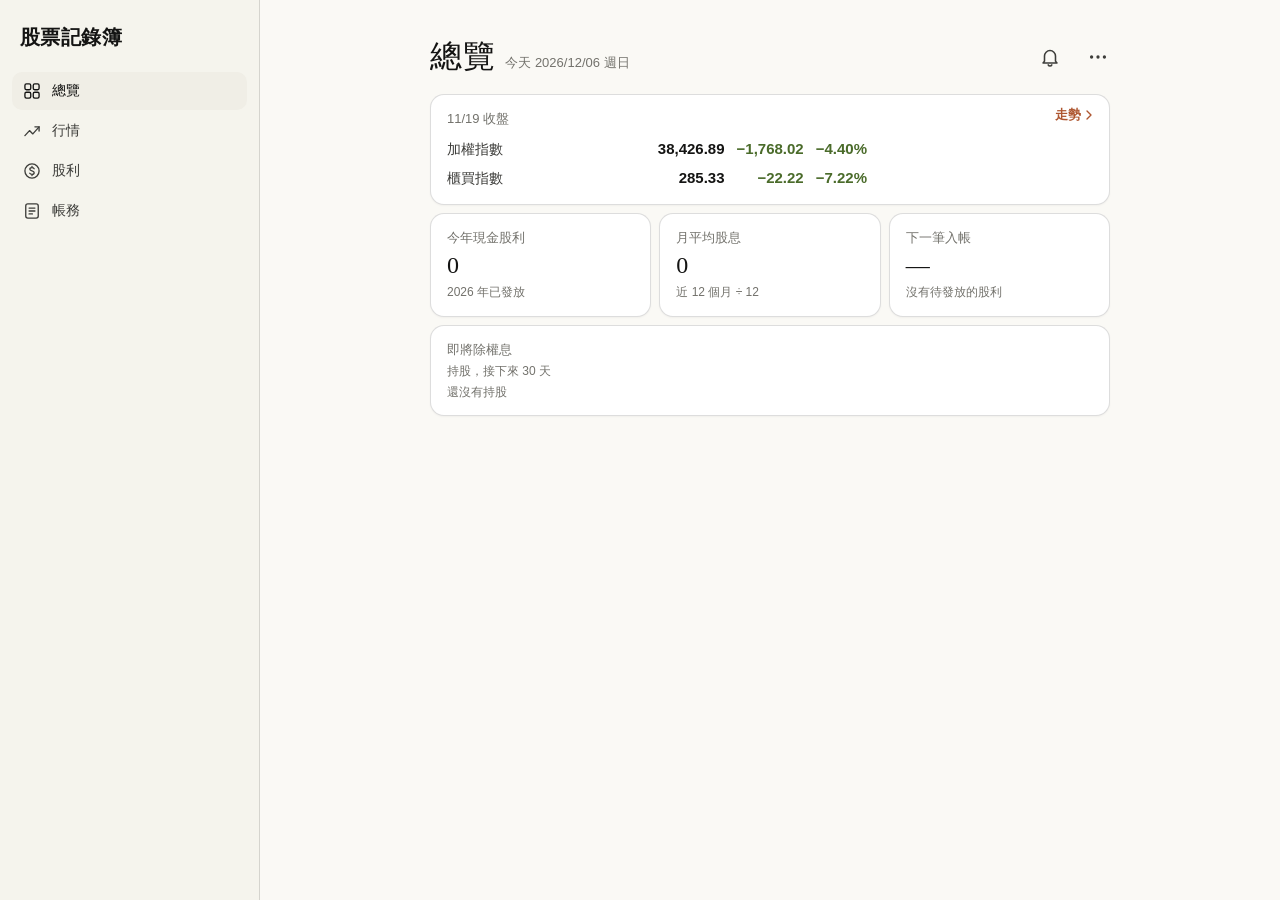
==== commit 5883710b: "更新網站" ====
--- a/index.html
+++ b/index.html
@@ -11,7 +11,7 @@
   <meta name="mobile-web-app-capable" content="yes">
   <meta name="apple-mobile-web-app-title" content="記錄簿">
 
-  <link rel="manifest" href="manifest.json?v=2026.11.13.4">
+  <link rel="manifest" href="manifest.json?v=2026.11.20.1">
   <link rel="icon" type="image/png" href="icons/book-192.png">
   <link rel="apple-touch-icon" href="icons/book-180.png">
   <title>股票記錄簿</title>
@@ -19,7 +19,7 @@
   <link rel="preconnect" href="https://fonts.googleapis.com">
   <link rel="preconnect" href="https://fonts.gstatic.com" crossorigin>
   <link rel="stylesheet" href="https://fonts.googleapis.com/css2?family=Noto+Serif+TC:wght@500;600&display=swap" media="print">
-  <link rel="stylesheet" href="css/style.css?v=2026.11.13.4">
+  <link rel="stylesheet" href="css/style.css?v=2026.11.20.1">
 </head>
 <body>
   <div class="app">
@@ -73,6 +73,11 @@
         <span>行情</span>
       </button>
 
+      <button type="button" role="tab" data-tab="picks" hidden>
+        <svg viewBox="0 0 24 24" aria-hidden="true"><circle cx="12" cy="12" r="8.5"/><circle cx="12" cy="12" r="3.5"/></svg>
+        <span>選股</span>
+      </button>
+
       <button type="button" role="tab" data-tab="income">
         <svg viewBox="0 0 24 24" aria-hidden="true"><circle cx="12" cy="12" r="8.5"/><path d="M14.6 9.3c-.5-.8-1.4-1.3-2.6-1.3-1.5 0-2.6.8-2.6 1.9 0 2.6 5.2 1.4 5.2 4.1 0 1.1-1.1 2-2.6 2-1.2 0-2.2-.5-2.7-1.3M12 6.5V8M12 16v1.5"/></svg>
         <span>股利</span>
@@ -81,11 +86,6 @@
       <button type="button" role="tab" data-tab="book">
         <svg viewBox="0 0 24 24" aria-hidden="true"><rect x="4.5" y="3.5" width="15" height="17" rx="2.5"/><path d="M8.5 8.5h7M8.5 12h7M8.5 15.5h4"/></svg>
         <span>帳務</span>
-      </button>
-
-      <button type="button" role="tab" data-tab="picks" hidden>
-        <svg viewBox="0 0 24 24" aria-hidden="true"><circle cx="12" cy="12" r="8.5"/><circle cx="12" cy="12" r="3.5"/></svg>
-        <span>選股</span>
       </button>
     </div>
   </nav>
@@ -121,6 +121,12 @@
       <label class="switch-row">
         <span class="switch-text"><b>詳細卡片</b><small>清單改成一筆一張卡片，每一筆的資料都寫出來；關掉是精簡的表格，一個畫面放得下比較多筆</small></span>
         <input id="show-cards" type="checkbox" role="switch">
+      </label>
+
+
+      <label class="switch-row">
+        <span class="switch-text"><b>顯示選股</b><small>底部中間多一格選股：篩選、扣抵、KD、量價、EPS、股利預估。只記在這台裝置</small></span>
+        <input id="show-picks" type="checkbox" role="switch">
       </label>
 
 
@@ -159,7 +165,7 @@
 
 
 
-      <p class="note muted">版本 2026.11.13.4</p>
+      <p class="note muted">版本 2026.11.20.1</p>
     </div>
   </dialog>
 
@@ -233,55 +239,59 @@
 
 
 
-  <script defer src="js/util.js?v=2026.11.13.4"></script>
-  <script defer src="js/contract.js?v=2026.11.13.4"></script>
-  <script defer src="js/privacy.js?v=2026.11.13.4"></script>
-  <script defer src="js/stocklist.js?v=2026.11.13.4"></script>
-  <script defer src="js/stocksearch.js?v=2026.11.13.4"></script>
-  <script defer src="js/announced.js?v=2026.11.13.4"></script>
-  <script defer src="js/events.js?v=2026.11.13.4"></script>
-  <script defer src="js/market.js?v=2026.11.13.4"></script>
-  <script defer src="js/note.js?v=2026.11.13.4"></script>
-  <script defer src="js/candles.js?v=2026.11.13.4"></script>
-  <script defer src="js/schema.js?v=2026.11.13.4"></script>
-  <script defer src="js/storage.js?v=2026.11.13.4"></script>
-  <script defer src="js/watchorder.js?v=2026.11.13.4"></script>
-  <script defer src="js/holdings.js?v=2026.11.13.4"></script>
-  <script defer src="js/history.js?v=2026.11.13.4"></script>
-  <script defer src="js/trend.js?v=2026.11.13.4"></script>
-  <script defer src="js/taiex.js?v=2026.11.13.4"></script>
-  <script defer src="js/views.js?v=2026.11.13.4"></script>
-  <script defer src="js/stats.js?v=2026.11.13.4"></script>
-  <script defer src="js/table.js?v=2026.11.13.4"></script>
-  <script defer src="js/list.js?v=2026.11.13.4"></script>
-  <script defer src="js/overview.js?v=2026.11.13.4"></script>
-  <script defer src="js/inventory.js?v=2026.11.13.4"></script>
-  <script defer src="js/cash.js?v=2026.11.13.4"></script>
-  <script defer src="js/kdmarks.js?v=2026.11.13.4"></script>
-  <script defer src="js/yields.js?v=2026.11.13.4"></script>
-  <script defer src="js/yieldview.js?v=2026.11.13.4"></script>
-  <script defer src="js/deducts.js?v=2026.11.13.4"></script>
-  <script defer src="js/deductview.js?v=2026.11.13.4"></script>
-  <script defer src="js/forecasts.js?v=2026.11.13.4"></script>
-  <script defer src="js/forecastview.js?v=2026.11.13.4"></script>
-  <script defer src="js/epsdetails.js?v=2026.11.13.4"></script>
-  <script defer src="js/epssheet.js?v=2026.11.13.4"></script>
-  <script defer src="js/epsview.js?v=2026.11.13.4"></script>
-  <script defer src="js/kdview.js?v=2026.11.13.4"></script>
-  <script defer src="js/screens.js?v=2026.11.13.4"></script>
-  <script defer src="js/screenview.js?v=2026.11.13.4"></script>
-  <script defer src="js/screenedit.js?v=2026.11.13.4"></script>
-  <script defer src="js/quotelist.js?v=2026.11.13.4"></script>
-  <script defer src="js/upcoming.js?v=2026.11.13.4"></script>
-  <script defer src="js/alerts.js?v=2026.11.13.4"></script>
-  <script defer src="js/form.js?v=2026.11.13.4"></script>
-  <script defer src="js/stocksheet.js?v=2026.11.13.4"></script>
-  <script defer src="js/mine.js?v=2026.11.13.4"></script>
-  <script defer src="js/config.js?v=2026.11.13.4"></script>
-  <script defer src="js/google.js?v=2026.11.13.4"></script>
-  <script defer src="js/sheet.js?v=2026.11.13.4"></script>
-  <script defer src="js/sync.js?v=2026.11.13.4"></script>
-  <script defer src="js/inbox.js?v=2026.11.13.4"></script>
-  <script defer src="js/app.js?v=2026.11.13.4"></script>
+  <script defer src="js/util.js?v=2026.11.20.1"></script>
+  <script defer src="js/contract.js?v=2026.11.20.1"></script>
+  <script defer src="js/privacy.js?v=2026.11.20.1"></script>
+  <script defer src="js/stocklist.js?v=2026.11.20.1"></script>
+  <script defer src="js/stocksearch.js?v=2026.11.20.1"></script>
+  <script defer src="js/announced.js?v=2026.11.20.1"></script>
+  <script defer src="js/events.js?v=2026.11.20.1"></script>
+  <script defer src="js/market.js?v=2026.11.20.1"></script>
+  <script defer src="js/note.js?v=2026.11.20.1"></script>
+  <script defer src="js/candles.js?v=2026.11.20.1"></script>
+  <script defer src="js/schema.js?v=2026.11.20.1"></script>
+  <script defer src="js/storage.js?v=2026.11.20.1"></script>
+  <script defer src="js/watchorder.js?v=2026.11.20.1"></script>
+  <script defer src="js/holdings.js?v=2026.11.20.1"></script>
+  <script defer src="js/history.js?v=2026.11.20.1"></script>
+  <script defer src="js/trend.js?v=2026.11.20.1"></script>
+  <script defer src="js/taiex.js?v=2026.11.20.1"></script>
+  <script defer src="js/views.js?v=2026.11.20.1"></script>
+  <script defer src="js/stats.js?v=2026.11.20.1"></script>
+  <script defer src="js/table.js?v=2026.11.20.1"></script>
+  <script defer src="js/list.js?v=2026.11.20.1"></script>
+  <script defer src="js/overview.js?v=2026.11.20.1"></script>
+  <script defer src="js/inventory.js?v=2026.11.20.1"></script>
+  <script defer src="js/cash.js?v=2026.11.20.1"></script>
+  <script defer src="js/kdmarks.js?v=2026.11.20.1"></script>
+  <script defer src="js/yields.js?v=2026.11.20.1"></script>
+  <script defer src="js/yieldview.js?v=2026.11.20.1"></script>
+  <script defer src="js/deducts.js?v=2026.11.20.1"></script>
+  <script defer src="js/deductview.js?v=2026.11.20.1"></script>
+  <script defer src="js/forecasts.js?v=2026.11.20.1"></script>
+  <script defer src="js/forecastview.js?v=2026.11.20.1"></script>
+  <script defer src="js/epsdetails.js?v=2026.11.20.1"></script>
+  <script defer src="js/epssheet.js?v=2026.11.20.1"></script>
+  <script defer src="js/epsview.js?v=2026.11.20.1"></script>
+  <script defer src="js/kdview.js?v=2026.11.20.1"></script>
+  <script defer src="js/volprices.js?v=2026.11.20.1"></script>
+  <script defer src="js/volpriceview.js?v=2026.11.20.1"></script>
+  <script defer src="js/patterns.js?v=2026.11.20.1"></script>
+  <script defer src="js/patternview.js?v=2026.11.20.1"></script>
+  <script defer src="js/screens.js?v=2026.11.20.1"></script>
+  <script defer src="js/screenview.js?v=2026.11.20.1"></script>
+  <script defer src="js/screenedit.js?v=2026.11.20.1"></script>
+  <script defer src="js/quotelist.js?v=2026.11.20.1"></script>
+  <script defer src="js/upcoming.js?v=2026.11.20.1"></script>
+  <script defer src="js/alerts.js?v=2026.11.20.1"></script>
+  <script defer src="js/form.js?v=2026.11.20.1"></script>
+  <script defer src="js/stocksheet.js?v=2026.11.20.1"></script>
+  <script defer src="js/mine.js?v=2026.11.20.1"></script>
+  <script defer src="js/config.js?v=2026.11.20.1"></script>
+  <script defer src="js/google.js?v=2026.11.20.1"></script>
+  <script defer src="js/sheet.js?v=2026.11.20.1"></script>
+  <script defer src="js/sync.js?v=2026.11.20.1"></script>
+  <script defer src="js/inbox.js?v=2026.11.20.1"></script>
+  <script defer src="js/app.js?v=2026.11.20.1"></script>
 </body>
 </html>
--- a/css/style.css
+++ b/css/style.css
@@ -28,6 +28,8 @@
   --star: #c48a12;
   --trend-value: #c96442;
   --ma-line: #2a78d6;
+  --pat-down: #8e5bd8;
+  --pat-up: #0a8f96;
   --ma5-line: #c08414;
 
   --bar: #c96442;
@@ -71,6 +73,8 @@
     --star: #e8b54a;
     --trend-value: #d4714f;
     --ma-line: #3987e5;
+    --pat-down: #a985e8;
+    --pat-up: #2bb3ba;
     --ma5-line: #e0ac45;
     --bar: #d97757;
     --bar-pend: #8f5a47;
@@ -732,6 +736,45 @@
 .card-grid.ma-next { grid-template-columns: repeat(4, minmax(0, 1fr)); margin-top: 10px; padding-top: 10px; }
 .ma-next .cell > span { font-size: 13px; }
 
+.vp-bar { position: relative; display: block; width: 84px; height: 14px; }
+.vp-bar::before { content: ''; position: absolute; left: 0; right: 0; top: 5px; height: 4px; border-radius: 2px; background: var(--chip-bg); }
+.vp-bar i { position: absolute; }
+.vp-band { top: 3px; height: 8px; border-radius: 2px; background: var(--accent); opacity: .45; }
+.vp-poc, .vp-edge { top: 0; width: 2px; height: 14px; margin-left: -1px; border-radius: 1px; background: var(--accent-strong); }
+.vp-edge { background: var(--text-2); }
+.vp-dot { top: 2px; width: 10px; height: 10px; margin-left: -5px; border-radius: 50%; border: 2px solid var(--surface); box-sizing: border-box; background: var(--muted); }
+.vp-dot.high { background: var(--buy); }
+.vp-dot.low { background: var(--sell); }
+.vp-cell { text-align: left; }
+.vp-cell small { margin-top: 3px; font-size: 12px; }
+.tcell .near { color: var(--ma-line); }
+.vp-bar.wide { width: auto; height: 18px; margin-top: 12px; }
+.vp-bar.wide::before { top: 7px; height: 4px; }
+.vp-bar.wide .vp-band { top: 4px; height: 10px; }
+.vp-bar.wide .vp-poc, .vp-bar.wide .vp-edge { top: 0; height: 18px; }
+.vp-bar.wide .vp-dot { top: 2px; width: 14px; height: 14px; margin-left: -7px; }
+
+.vp-out { display: block; font-size: 13px; line-height: 1.5; color: var(--muted); font-variant-numeric: tabular-nums; }
+.vp-out b { margin-left: 5px; font-weight: 500; color: var(--text); }
+.vp-rails { display: flex; justify-content: space-between; gap: 6px; margin-top: 4px; font-size: 12px; white-space: nowrap; }
+.vp-rails b { margin-left: 3px; }
+.vp-rails .poc, .vp-rails .poc b { color: var(--accent-text); }
+.vp-line { display: flex; flex-wrap: wrap; gap: 0 8px; margin-top: 6px; }
+.vp-line b { margin-left: 3px; }
+.vp-line b.hit { color: var(--accent-text); }
+.vp-line b.near { color: var(--ma-line); }
+.vp-tags { display: flex; flex-wrap: wrap; gap: 6px; margin-top: 8px; }
+.badge.vp-hit { padding: 3px 8px; font-size: 12px; font-weight: 600; color: #fff; background: var(--accent-strong); }
+.badge.vp-high, .badge.vp-low { padding: 3px 8px; font-size: 12px; font-weight: 600; }
+.badge.vp-high { color: var(--buy); background: var(--buy-bg); }
+.badge.vp-low { color: var(--sell); background: var(--sell-bg); }
+.badge.vp-near { padding: 2px 7px; font-size: 12px; font-weight: 600; color: var(--ma-line); background: none; border: 1px solid var(--ma-line); }
+.vp-card .vp-out { margin-top: 2px; }
+.sheet-chart > .vp-out > .vp-bar.wide { margin-top: 0; }
+@media (max-width: 340px) {
+  .vp-cell .vp-bar { width: 56px; }
+}
+
 .kl-cell { text-align: left; }
 .kc-mini { display: block; overflow: visible; }
 .kc-mini .kc-ma { stroke-width: 1.5; }
@@ -1153,7 +1196,14 @@
 .quote-card .card-primary b.down, .quote-card .cell.down > span { color: var(--sell); }
 
 #stock-sheet .kc-plot { height: 230px; }
-#stock-sheet .kc-plot.small { height: 150px; }
+#stock-sheet .kc-plot.small { height: 100px; }
+
+#stock-sheet .kd-wrap { position: relative; }
+#stock-sheet .kd-wrap .kc-legend { position: absolute; top: 0; right: 0; margin: 0; gap: 0 8px; flex-wrap: nowrap; height: 18px; line-height: 18px; }
+#stock-sheet .kd-wrap .kc-key { width: 10px; margin-right: 3px; }
+#stock-sheet .kd-wrap .kc-read { gap: 0 7px; }
+
+#stock-sheet .kd-wrap:has(.kc-read .kd-cross) .kc-legend span:last-child { display: none; }
 #stock-sheet .kc-legend { margin-top: 4px; }
 #stock-sheet .kc-read .up { color: var(--buy); }
 #stock-sheet .kc-read .down { color: var(--sell); }
@@ -1754,9 +1804,6 @@
 .screen-count { position: sticky; top: -18px; z-index: 1; margin: -18px -16px 12px; padding: 10px 16px; background: var(--bg); border-bottom: 1px solid var(--border); font-size: 14px; font-weight: 600; font-variant-numeric: tabular-nums; }
 
 .screen-start { max-width: 220px; margin: 16px auto 0; }
-
-.detail-more { position: relative; margin-left: auto; padding: 0; border: 0; background: none; font: inherit; font-size: 13px; line-height: 20px; font-weight: 600; color: var(--accent-text); cursor: pointer; }
-.detail-more::after { content: ''; position: absolute; inset: -10px -6px; }
 
 
 .manage { margin-top: 28px; }
@@ -2021,3 +2068,40 @@
 @media (min-width: 960px) and (hover: hover) {
   .tabbar button:not([aria-selected="true"]):hover { background: var(--hover); }
 }
+
+
+.seg.pat-seg { margin: 0 0 8px; }
+.panel > .seg.pat-seg { margin: 0 0 10px; }
+.seg.pat-seg button { height: 32px; font-size: 14px; }
+.seg.pat-seg button:disabled { opacity: .4; cursor: default; }
+.pat-out { display: block; }
+.pat-chart { position: relative; margin-top: 4px; }
+.pat-chart svg { display: block; width: 100%; height: 210px; overflow: visible; }
+.pat-hi, .pat-lo { position: absolute; right: 2px; font-size: 11px; color: var(--muted); font-variant-numeric: tabular-nums; pointer-events: none; }
+.pat-hi { top: -2px; }
+.pat-lo { bottom: -2px; }
+.pat-axis { display: flex; justify-content: space-between; margin-top: 4px; font-size: 11px; color: var(--muted); font-variant-numeric: tabular-nums; }
+.pat-grid { stroke: var(--border); stroke-width: 1; }
+.pat-wick { stroke-width: 1; }
+.pat-wick.up { stroke: var(--buy); }
+.pat-wick.down { stroke: var(--sell); }
+.pat-body.up { fill: var(--buy); }
+.pat-body.down { fill: var(--sell); }
+.pat-box { fill: var(--accent); fill-opacity: .1; stroke: var(--accent); stroke-width: 1.5; }
+.pat-box.proto { stroke-dasharray: 6 4; }
+.pat-tri { stroke: var(--accent); stroke-width: 2; }
+.pat-ma { fill: none; stroke: var(--ma-line); stroke-width: 1.5; stroke-linejoin: round; }
+.pat-trend { stroke-width: 2; }
+.pat-trend.D { stroke: var(--pat-down); }
+.pat-trend.U { stroke: var(--pat-up); }
+.pat-trend.weak { stroke-width: 1.5; stroke-dasharray: 8 5; }
+.pat-base { fill: none; stroke-width: 1.2; stroke-dasharray: 4 3; }
+.pat-base.D { stroke: var(--pat-down); }
+.pat-base.U { stroke: var(--pat-up); }
+.pat-legend { display: block; margin: 0 0 6px; text-align: right; font-size: 12px; color: var(--muted); }
+.pat-legend .ma { display: inline-block; width: 14px; height: 0; margin-right: 4px; vertical-align: 4px; border-top: 2px solid var(--ma-line); }
+.pat-desc { display: block; margin-top: 8px; }
+.pat-line { display: block; margin-top: 4px; font-size: 13px; line-height: 1.5; color: var(--muted); }
+.pat-line b { font-weight: 600; color: var(--text); }
+.pat-line b.hit { color: var(--accent-text); }
+.pat-card .pat-out { margin-top: 2px; }
